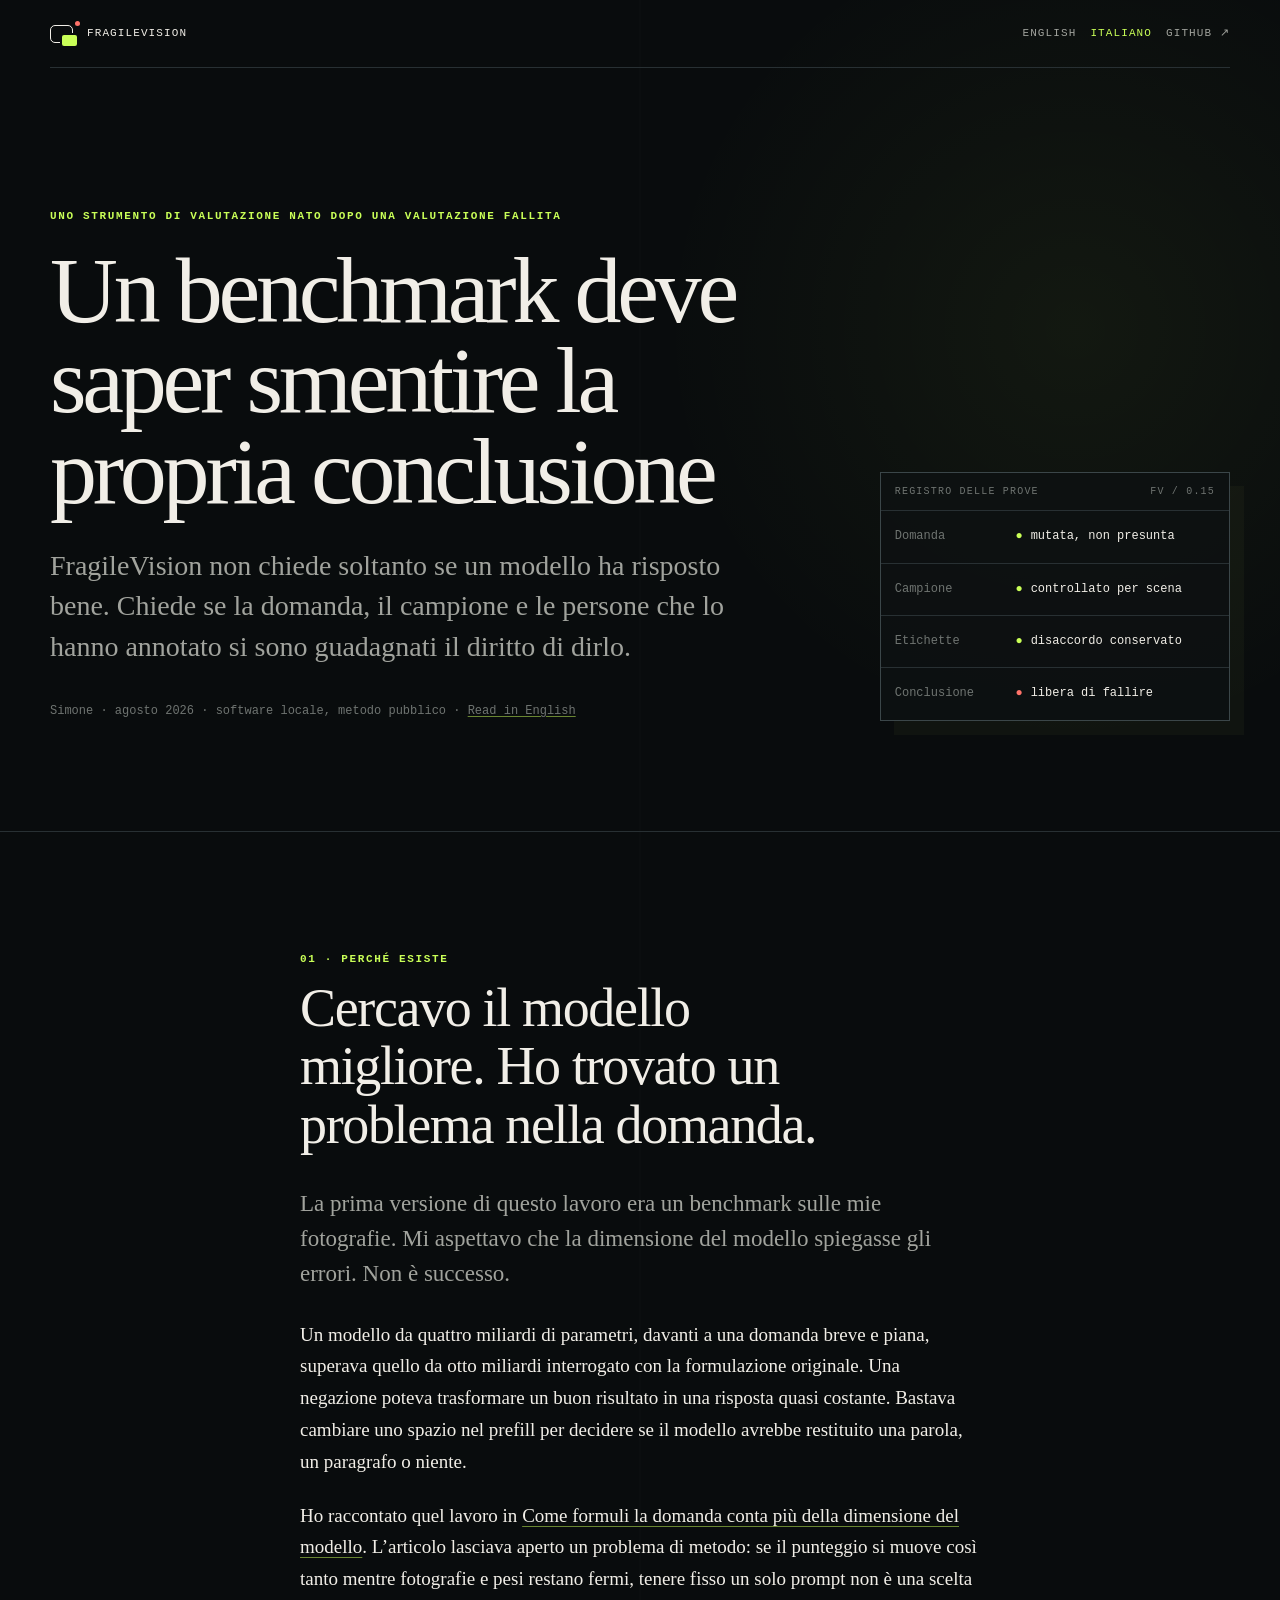
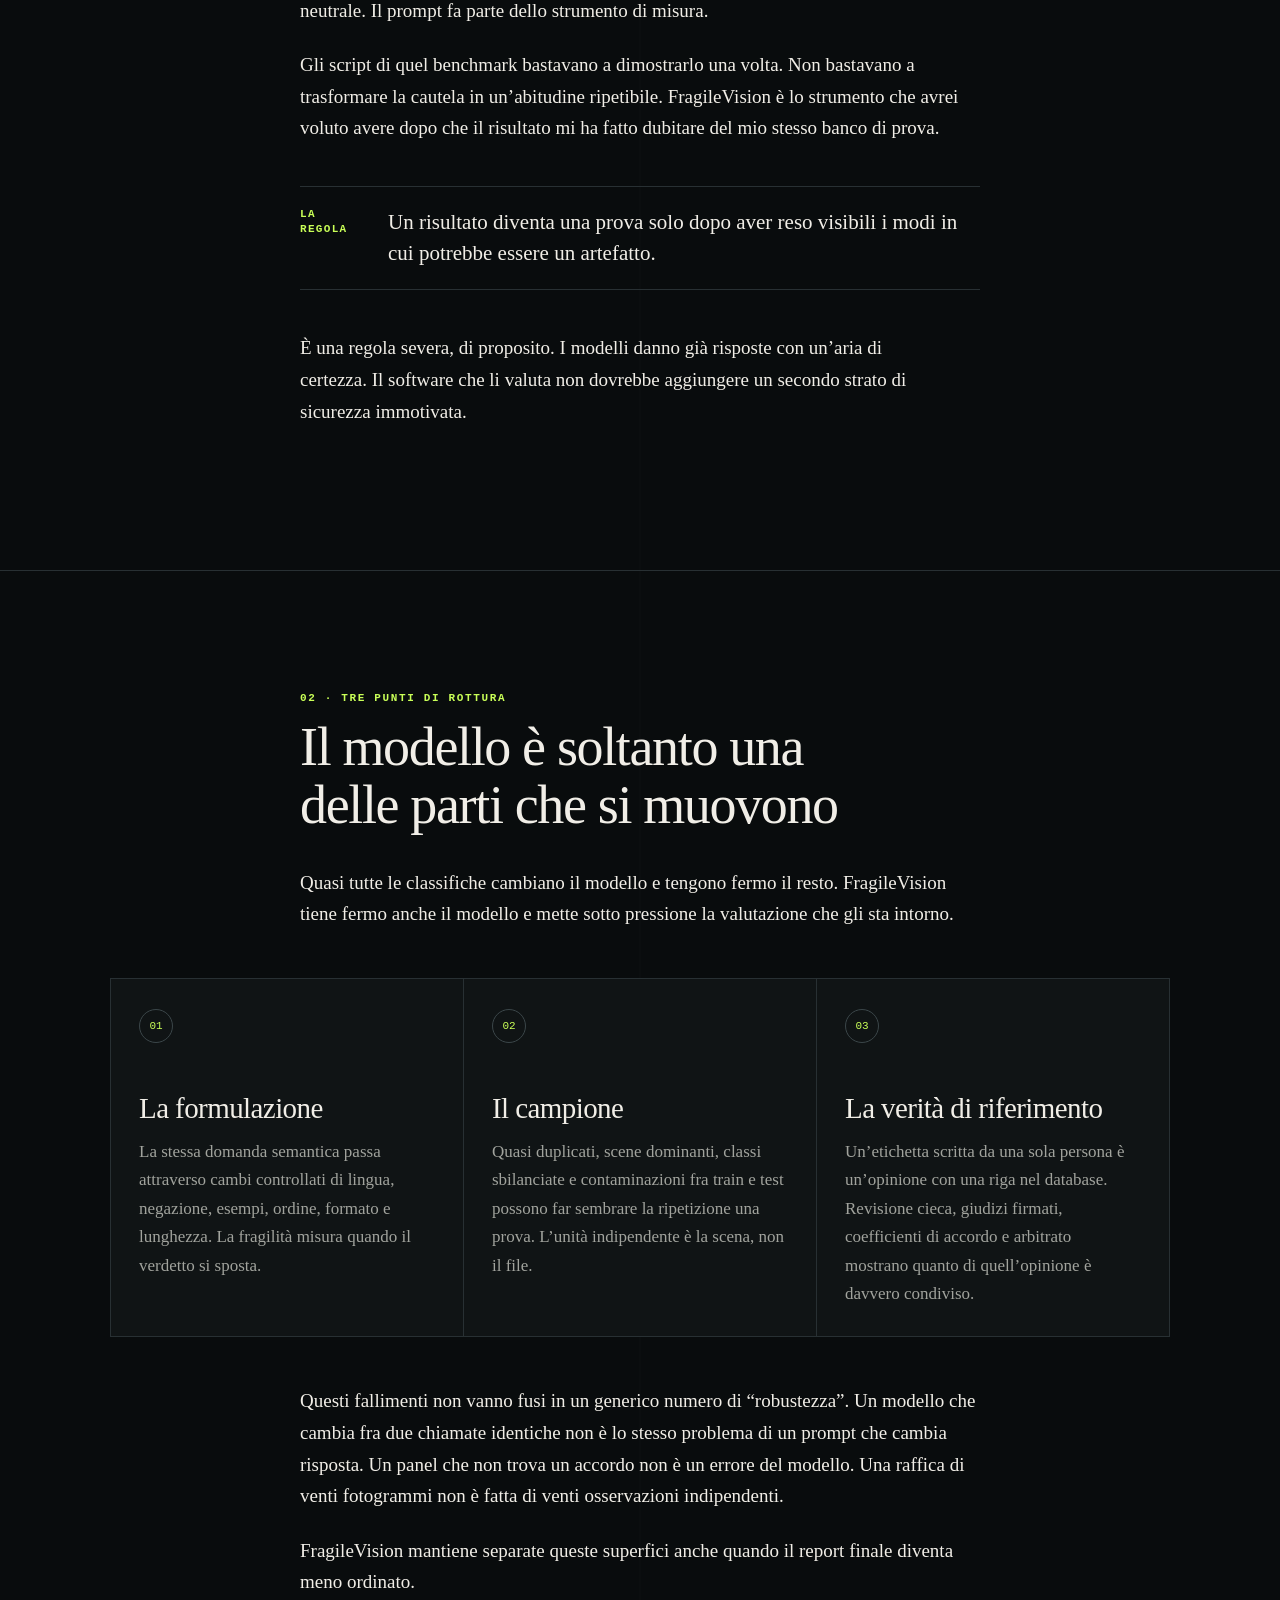
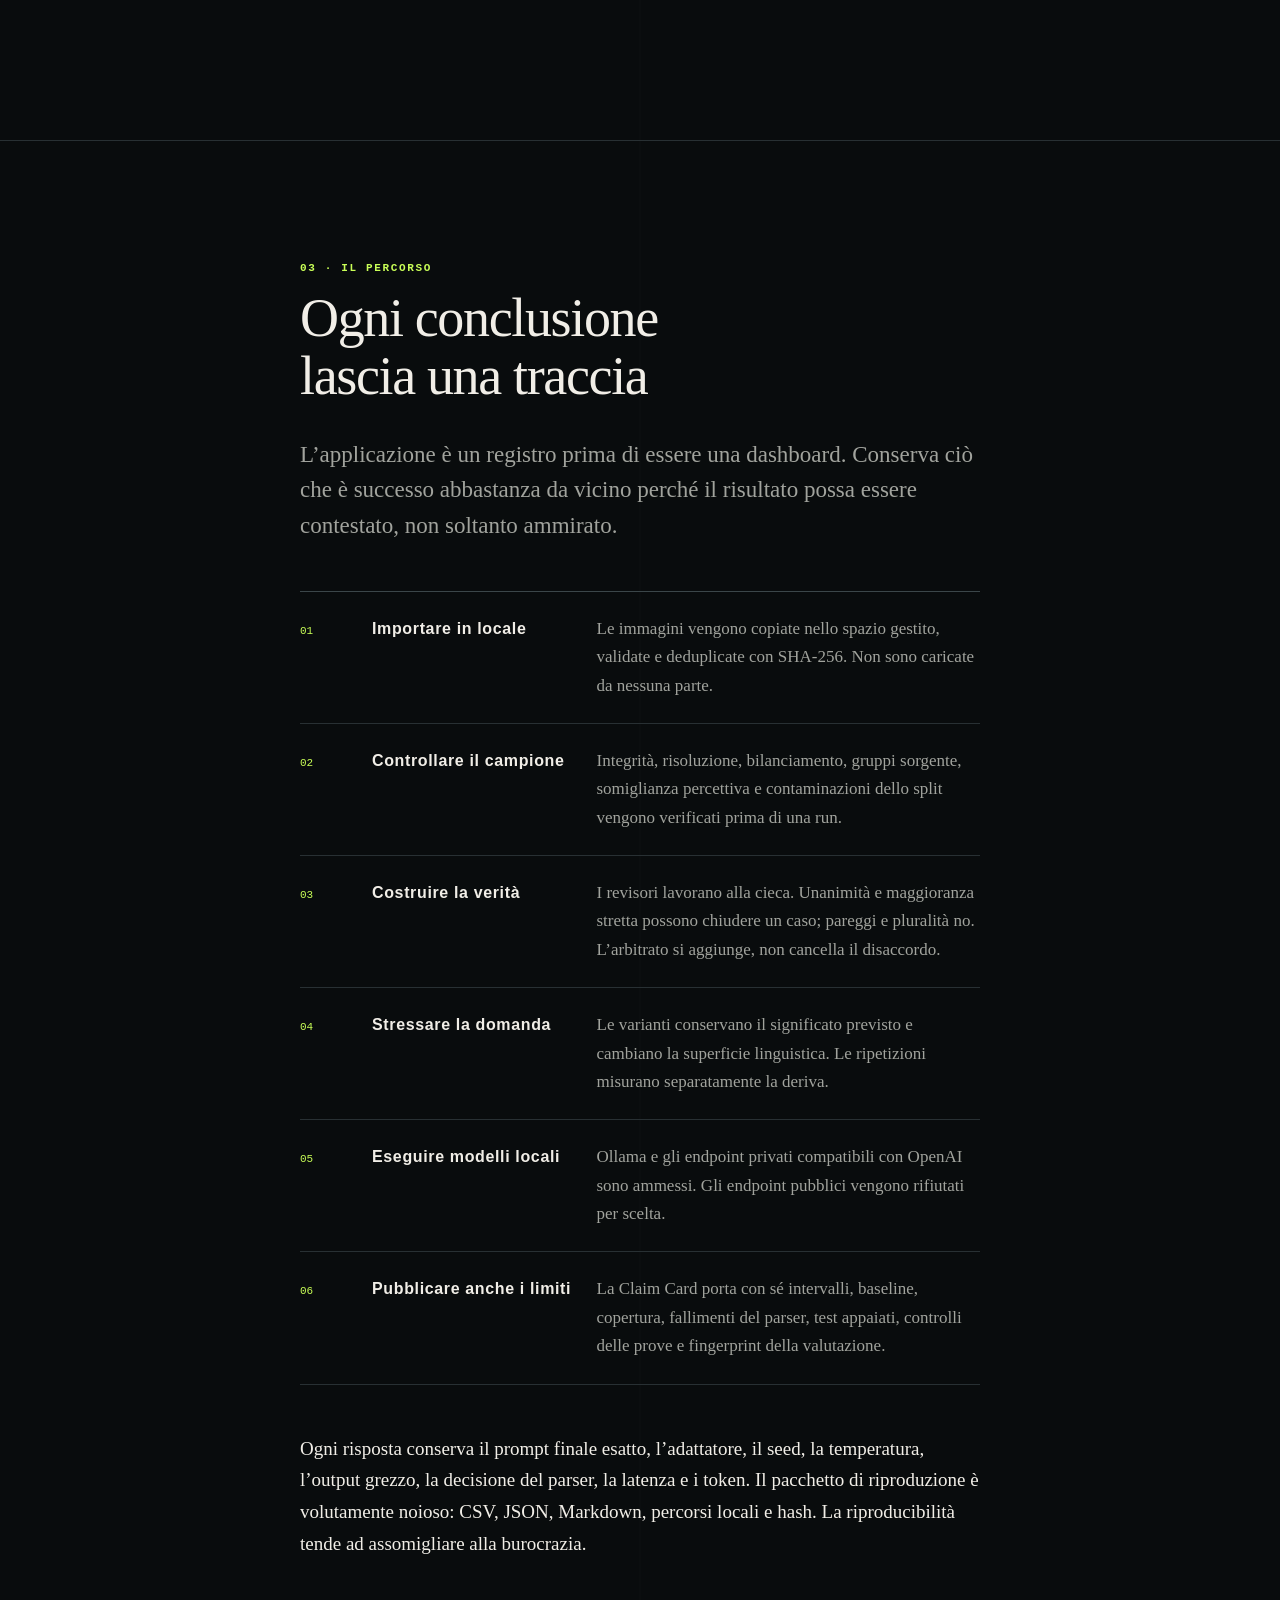
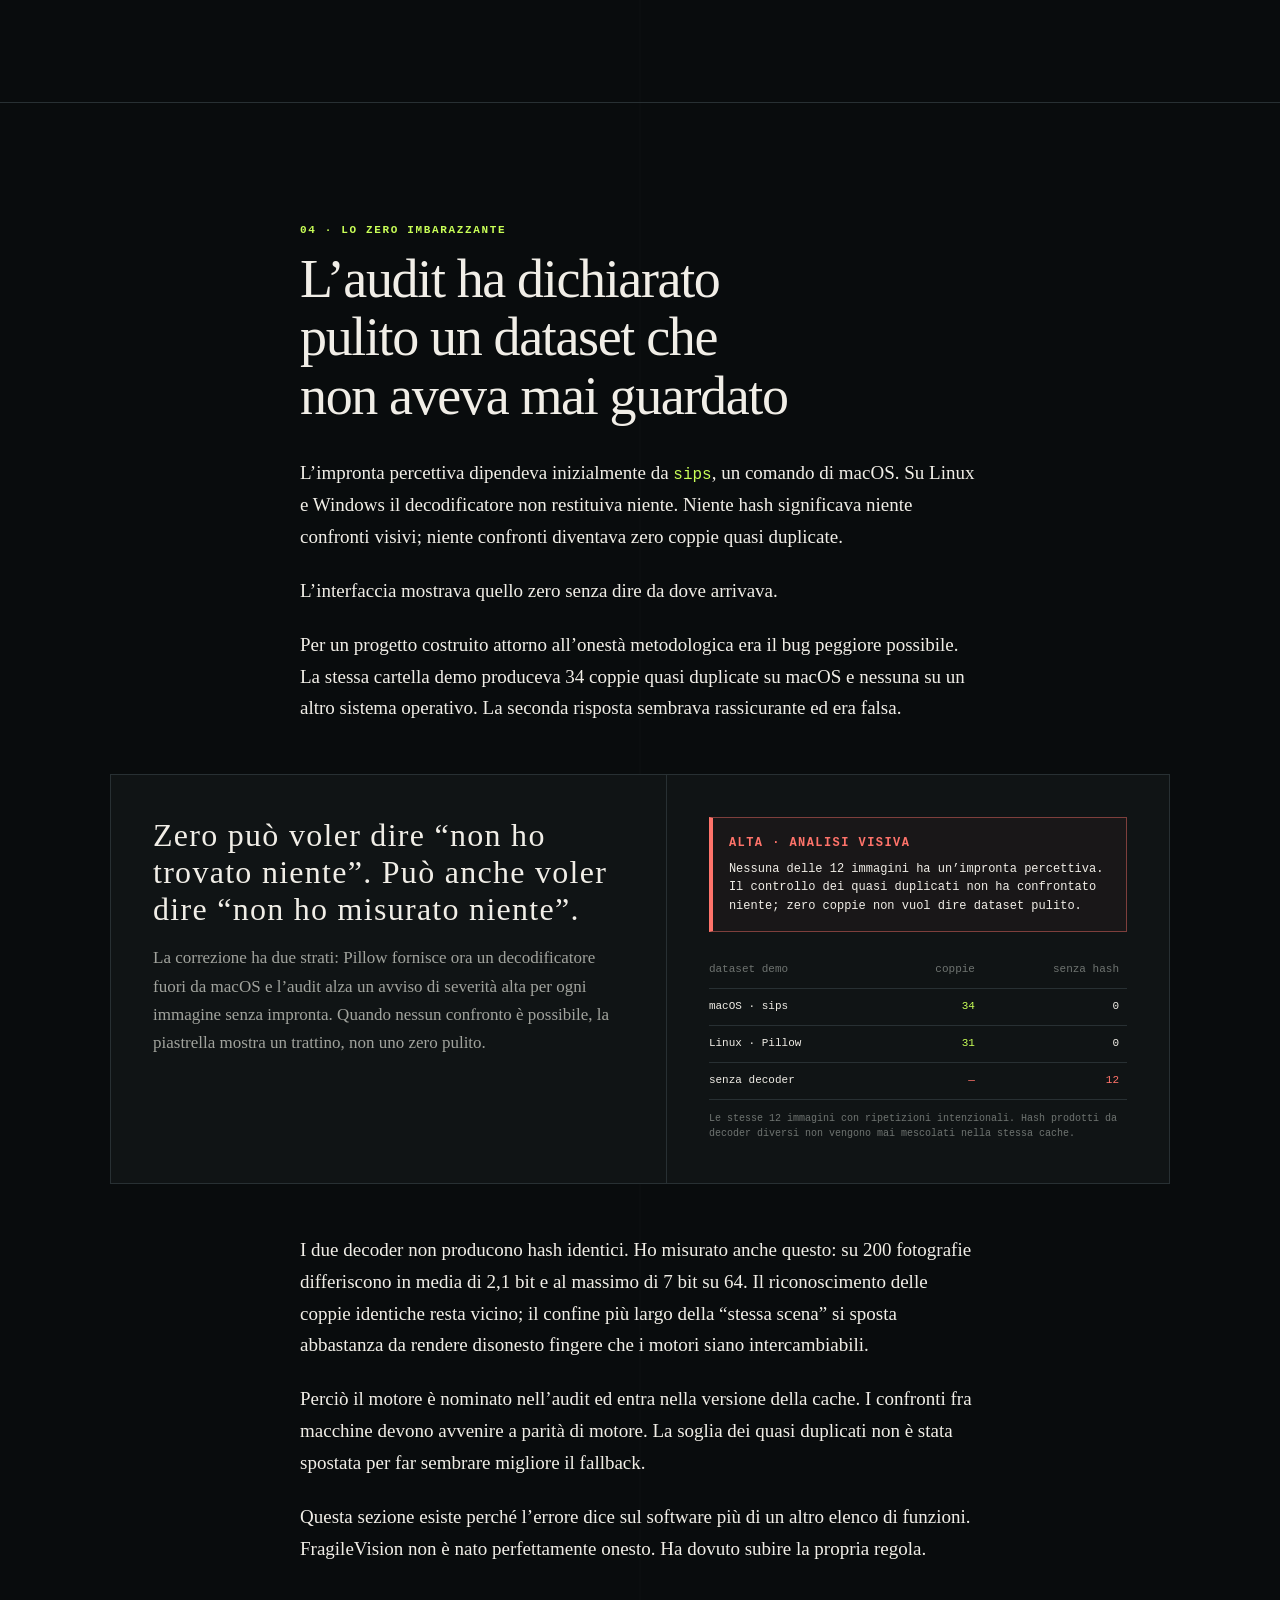
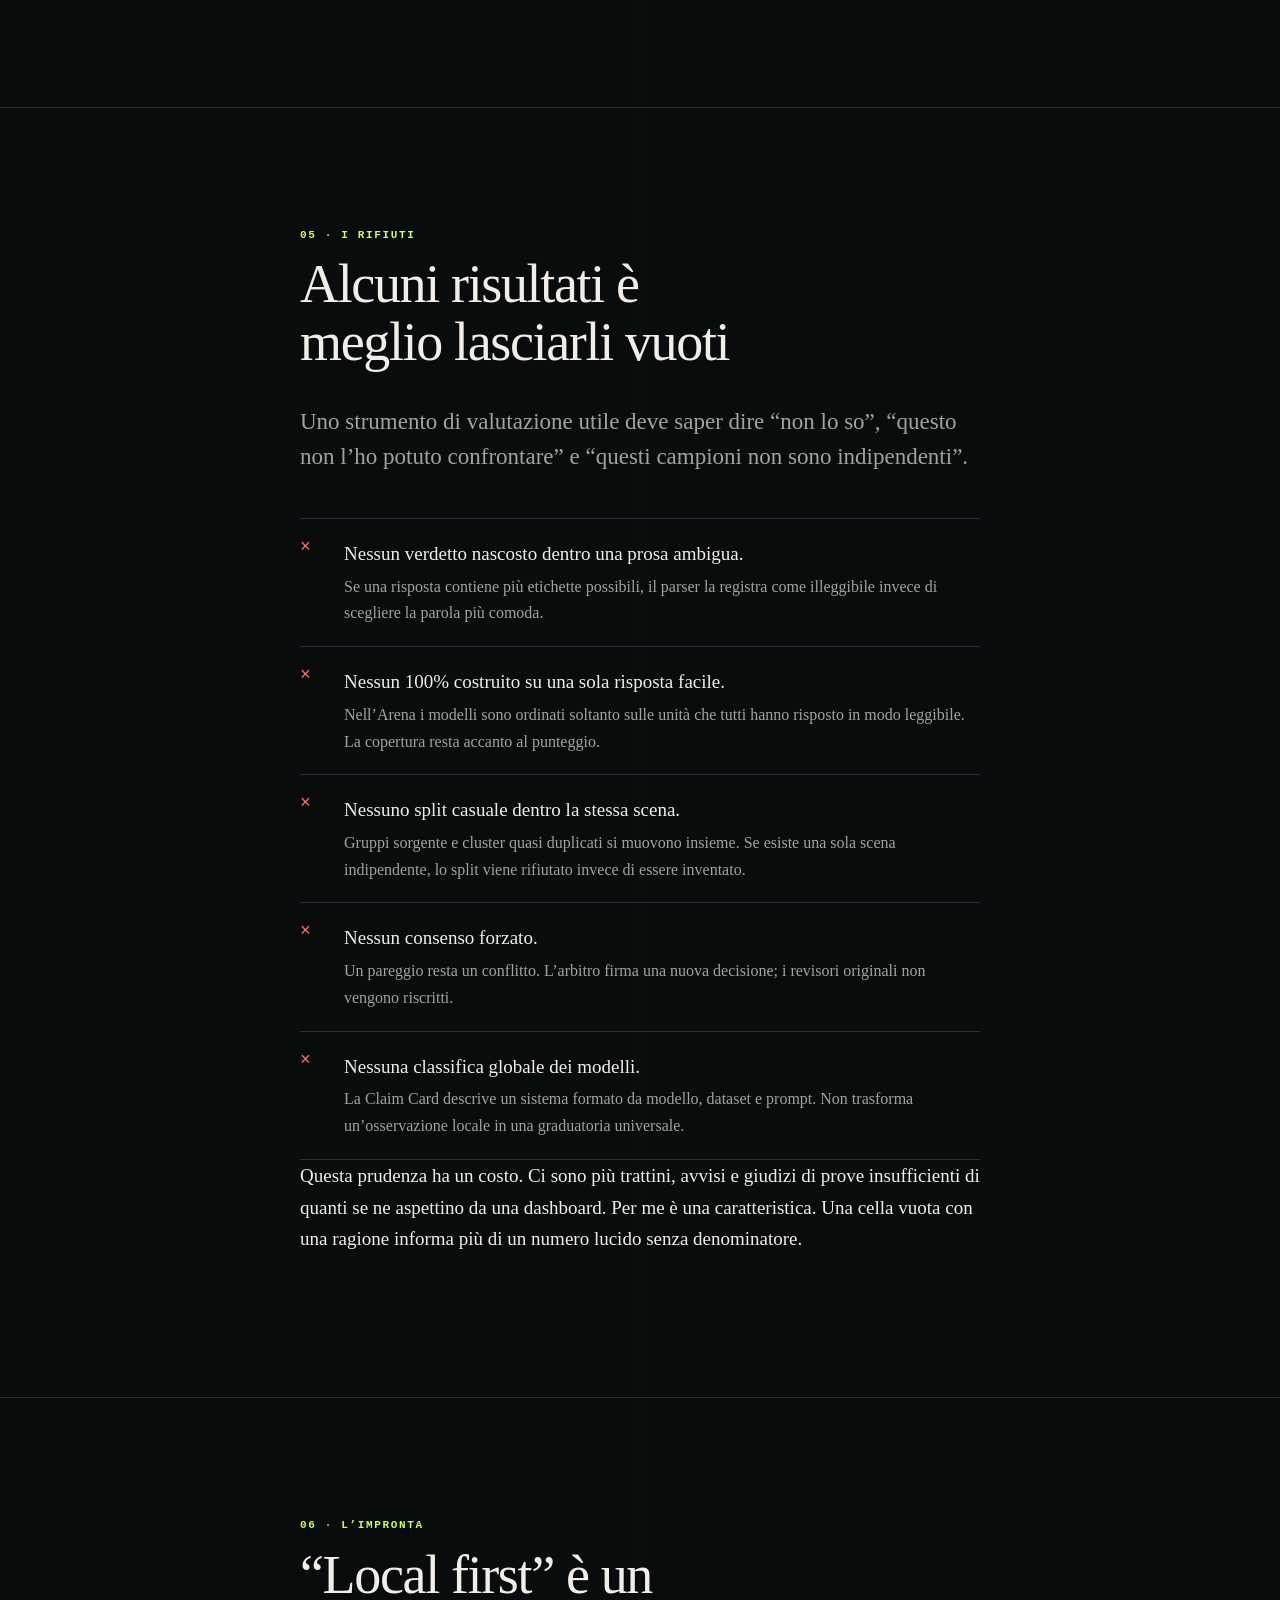
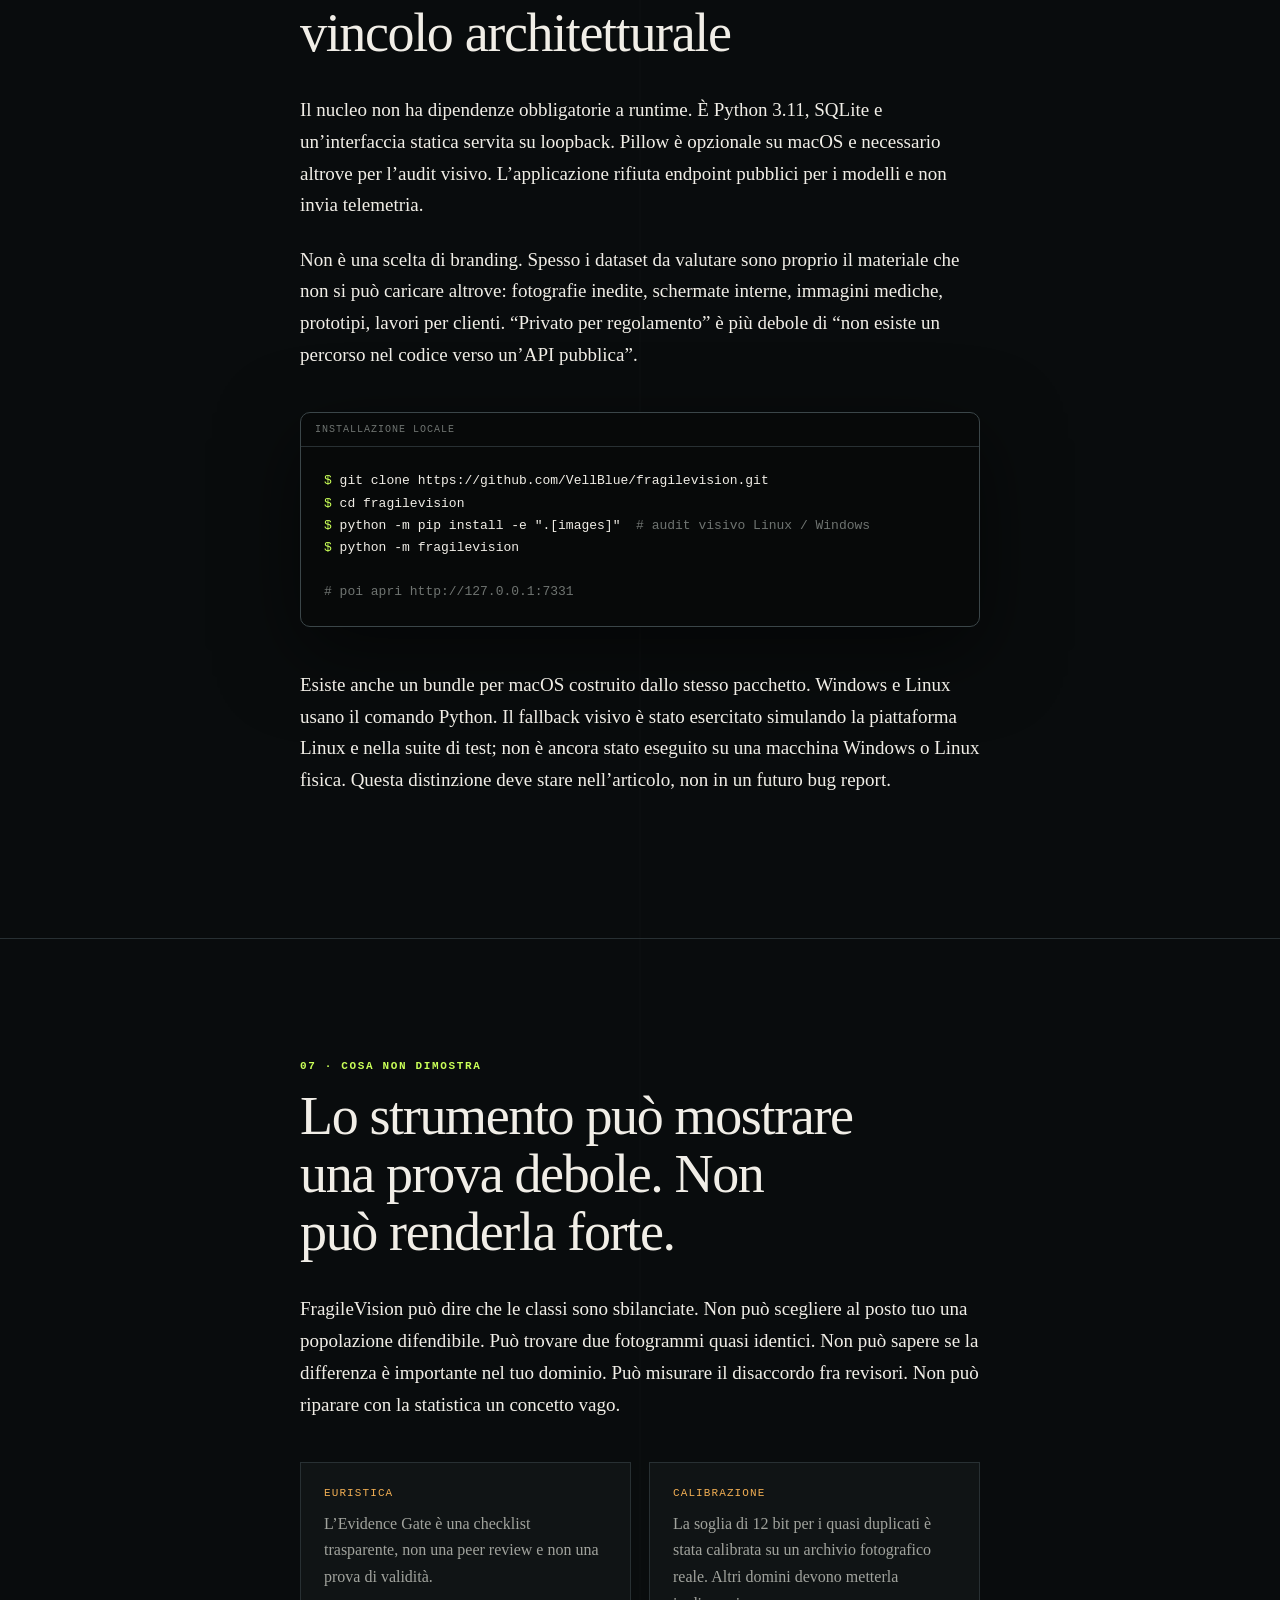
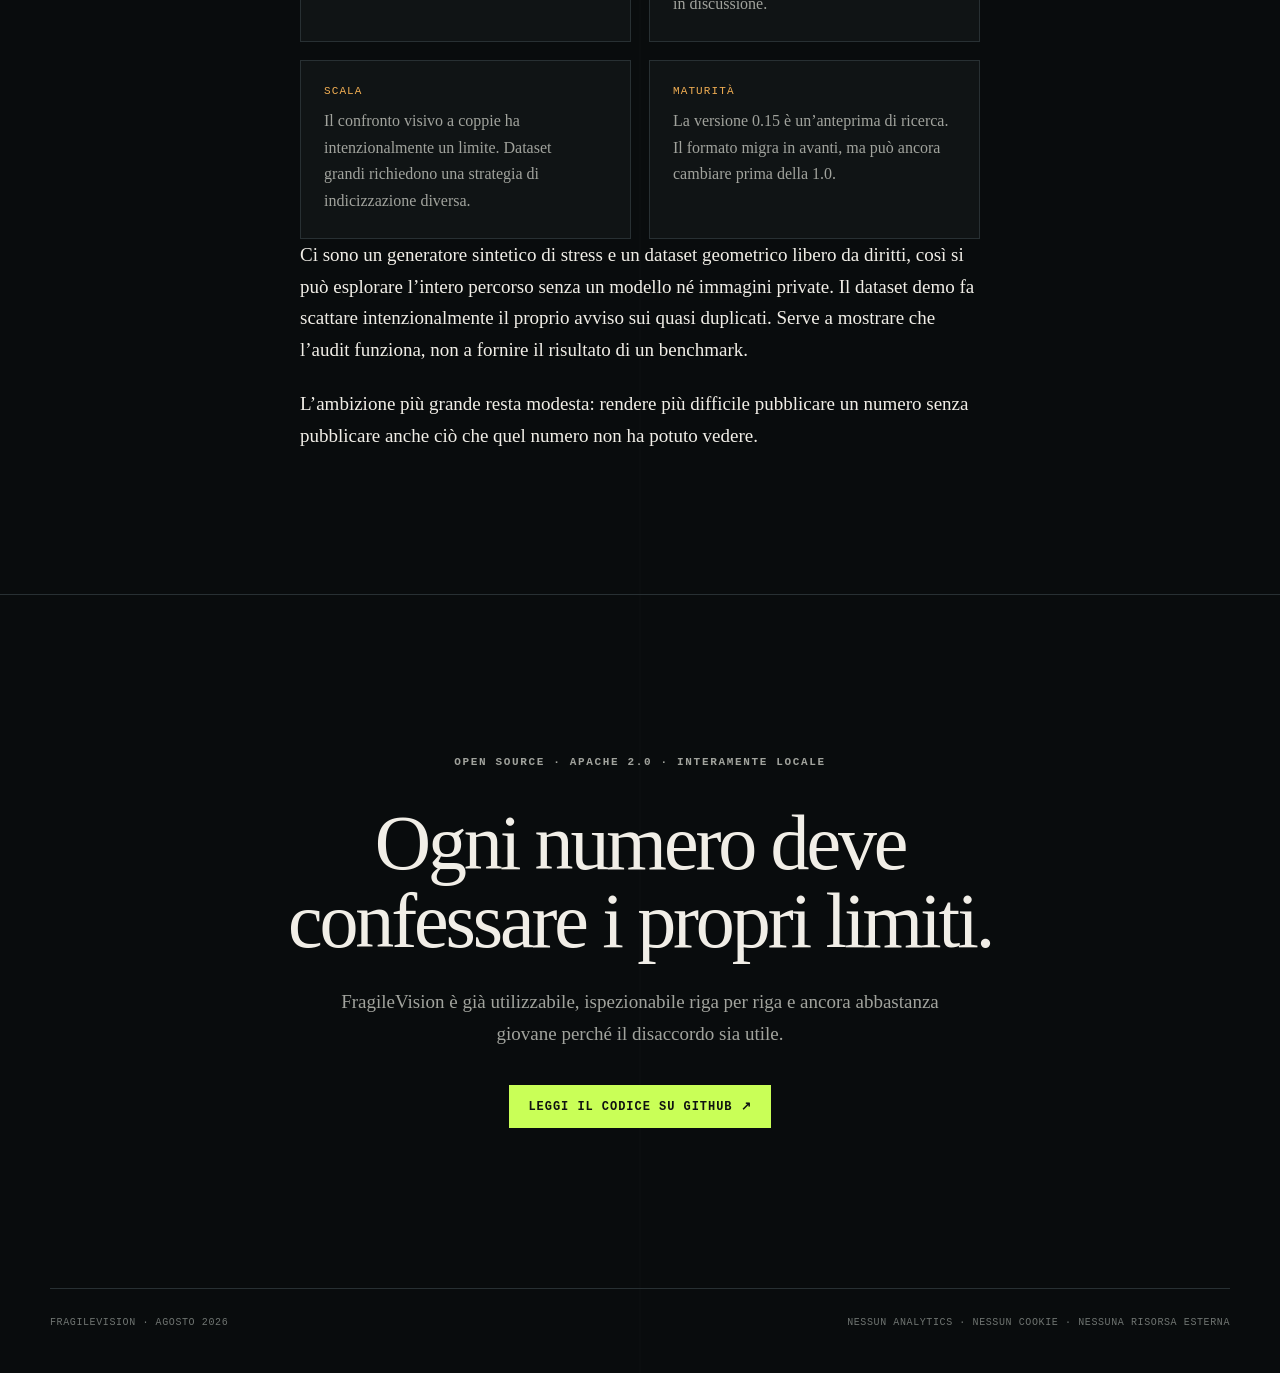
==== docs/it/index.html @ 65bdfb4f "Add bilingual GitHub Pages article" ====
<!doctype html>
<html lang="it">
<head>
  <meta charset="utf-8">
  <meta name="viewport" content="width=device-width, initial-scale=1">
  <title>Un benchmark deve saper smentire la propria conclusione — FragileVision</title>
  <meta name="description" content="Perché ho costruito FragileVision: un laboratorio locale che mette alla prova il benchmark, il campione e la verità di riferimento insieme al modello visivo.">
  <meta name="theme-color" content="#090c0d">
  <link rel="canonical" href="https://vellblue.github.io/fragilevision/it/">
  <link rel="alternate" hreflang="en" href="https://vellblue.github.io/fragilevision/">
  <link rel="alternate" hreflang="it" href="https://vellblue.github.io/fragilevision/it/">
  <link rel="icon" href="../favicon.svg" type="image/svg+xml">
  <link rel="stylesheet" href="../styles.css">
</head>
<body>
  <a class="skip" href="#articolo">Vai all’articolo</a>

  <nav class="topbar" aria-label="Navigazione principale">
    <a class="brand" href="https://github.com/VellBlue/fragilevision">
      <span class="mark" aria-hidden="true"></span>
      <span>FragileVision</span>
    </a>
    <div class="toplinks">
      <a href="../" lang="en">English</a>
      <a aria-current="page" href="./">Italiano</a>
      <a href="https://github.com/VellBlue/fragilevision">GitHub ↗</a>
    </div>
  </nav>

  <header class="hero">
    <div>
      <p class="eyebrow">Uno strumento di valutazione nato dopo una valutazione fallita</p>
      <h1>Un benchmark deve saper smentire la propria conclusione</h1>
      <p class="deck">FragileVision non chiede soltanto se un modello ha risposto bene. Chiede se la domanda, il campione e le persone che lo hanno annotato si sono guadagnati il diritto di dirlo.</p>
      <p class="byline">Simone · agosto 2026 · software locale, metodo pubblico · <a href="../" lang="en">Read in English</a></p>
    </div>

    <aside class="ledger" aria-label="Registro delle prove">
      <header><span>Registro delle prove</span><span>FV / 0.15</span></header>
      <div class="ledger-row"><span>Domanda</span><strong>mutata, non presunta</strong></div>
      <div class="ledger-row"><span>Campione</span><strong>controllato per scena</strong></div>
      <div class="ledger-row"><span>Etichette</span><strong>disaccordo conservato</strong></div>
      <div class="ledger-row warn"><span>Conclusione</span><strong>libera di fallire</strong></div>
    </aside>
  </header>

  <main id="articolo">
    <section class="chapter">
      <div class="measure">
        <p class="section-tag">01 · Perché esiste</p>
        <h2>Cercavo il modello migliore. Ho trovato un problema nella domanda.</h2>
        <p class="lead">La prima versione di questo lavoro era un benchmark sulle mie fotografie. Mi aspettavo che la dimensione del modello spiegasse gli errori. Non è successo.</p>
        <p>Un modello da quattro miliardi di parametri, davanti a una domanda breve e piana, superava quello da otto miliardi interrogato con la formulazione originale. Una negazione poteva trasformare un buon risultato in una risposta quasi costante. Bastava cambiare uno spazio nel prefill per decidere se il modello avrebbe restituito una parola, un paragrafo o niente.</p>
        <p>Ho raccontato quel lavoro in <a href="https://vellblue.github.io/vlm-photo-bench/it/">Come formuli la domanda conta più della dimensione del modello</a>. L’articolo lasciava aperto un problema di metodo: se il punteggio si muove così tanto mentre fotografie e pesi restano fermi, tenere fisso un solo prompt non è una scelta neutrale. Il prompt fa parte dello strumento di misura.</p>
        <p>Gli script di quel benchmark bastavano a dimostrarlo una volta. Non bastavano a trasformare la cautela in un’abitudine ripetibile. FragileVision è lo strumento che avrei voluto avere dopo che il risultato mi ha fatto dubitare del mio stesso banco di prova.</p>

        <div class="rule">
          <b>La regola</b>
          <p>Un risultato diventa una prova solo dopo aver reso visibili i modi in cui potrebbe essere un artefatto.</p>
        </div>

        <p>È una regola severa, di proposito. I modelli danno già risposte con un’aria di certezza. Il software che li valuta non dovrebbe aggiungere un secondo strato di sicurezza immotivata.</p>
      </div>
    </section>

    <section class="chapter">
      <div class="measure">
        <p class="section-tag">02 · Tre punti di rottura</p>
        <h2>Il modello è soltanto una delle parti che si muovono</h2>
        <p>Quasi tutte le classifiche cambiano il modello e tengono fermo il resto. FragileVision tiene fermo anche il modello e mette sotto pressione la valutazione che gli sta intorno.</p>
      </div>

      <div class="wide proof-grid">
        <article class="proof">
          <span class="index">01</span>
          <h3>La formulazione</h3>
          <p>La stessa domanda semantica passa attraverso cambi controllati di lingua, negazione, esempi, ordine, formato e lunghezza. La fragilità misura quando il verdetto si sposta.</p>
        </article>
        <article class="proof">
          <span class="index">02</span>
          <h3>Il campione</h3>
          <p>Quasi duplicati, scene dominanti, classi sbilanciate e contaminazioni fra train e test possono far sembrare la ripetizione una prova. L’unità indipendente è la scena, non il file.</p>
        </article>
        <article class="proof">
          <span class="index">03</span>
          <h3>La verità di riferimento</h3>
          <p>Un’etichetta scritta da una sola persona è un’opinione con una riga nel database. Revisione cieca, giudizi firmati, coefficienti di accordo e arbitrato mostrano quanto di quell’opinione è davvero condiviso.</p>
        </article>
      </div>

      <div class="measure">
        <p>Questi fallimenti non vanno fusi in un generico numero di “robustezza”. Un modello che cambia fra due chiamate identiche non è lo stesso problema di un prompt che cambia risposta. Un panel che non trova un accordo non è un errore del modello. Una raffica di venti fotogrammi non è fatta di venti osservazioni indipendenti.</p>
        <p>FragileVision mantiene separate queste superfici anche quando il report finale diventa meno ordinato.</p>
      </div>
    </section>

    <section class="chapter">
      <div class="measure">
        <p class="section-tag">03 · Il percorso</p>
        <h2>Ogni conclusione lascia una traccia</h2>
        <p class="lead">L’applicazione è un registro prima di essere una dashboard. Conserva ciò che è successo abbastanza da vicino perché il risultato possa essere contestato, non soltanto ammirato.</p>

        <div class="workflow" aria-label="Percorso delle prove in FragileVision">
          <div class="flow-row">
            <b>01</b><h3>Importare in locale</h3>
            <p>Le immagini vengono copiate nello spazio gestito, validate e deduplicate con SHA-256. Non sono caricate da nessuna parte.</p>
          </div>
          <div class="flow-row">
            <b>02</b><h3>Controllare il campione</h3>
            <p>Integrità, risoluzione, bilanciamento, gruppi sorgente, somiglianza percettiva e contaminazioni dello split vengono verificati prima di una run.</p>
          </div>
          <div class="flow-row">
            <b>03</b><h3>Costruire la verità</h3>
            <p>I revisori lavorano alla cieca. Unanimità e maggioranza stretta possono chiudere un caso; pareggi e pluralità no. L’arbitrato si aggiunge, non cancella il disaccordo.</p>
          </div>
          <div class="flow-row">
            <b>04</b><h3>Stressare la domanda</h3>
            <p>Le varianti conservano il significato previsto e cambiano la superficie linguistica. Le ripetizioni misurano separatamente la deriva.</p>
          </div>
          <div class="flow-row">
            <b>05</b><h3>Eseguire modelli locali</h3>
            <p>Ollama e gli endpoint privati compatibili con OpenAI sono ammessi. Gli endpoint pubblici vengono rifiutati per scelta.</p>
          </div>
          <div class="flow-row">
            <b>06</b><h3>Pubblicare anche i limiti</h3>
            <p>La Claim Card porta con sé intervalli, baseline, copertura, fallimenti del parser, test appaiati, controlli delle prove e fingerprint della valutazione.</p>
          </div>
        </div>

        <p>Ogni risposta conserva il prompt finale esatto, l’adattatore, il seed, la temperatura, l’output grezzo, la decisione del parser, la latenza e i token. Il pacchetto di riproduzione è volutamente noioso: CSV, JSON, Markdown, percorsi locali e hash. La riproducibilità tende ad assomigliare alla burocrazia.</p>
      </div>
    </section>

    <section class="chapter">
      <div class="measure">
        <p class="section-tag">04 · Lo zero imbarazzante</p>
        <h2>L’audit ha dichiarato pulito un dataset che non aveva mai guardato</h2>
        <p>L’impronta percettiva dipendeva inizialmente da <code>sips</code>, un comando di macOS. Su Linux e Windows il decodificatore non restituiva niente. Niente hash significava niente confronti visivi; niente confronti diventava zero coppie quasi duplicate.</p>
        <p>L’interfaccia mostrava quello zero senza dire da dove arrivava.</p>
        <p>Per un progetto costruito attorno all’onestà metodologica era il bug peggiore possibile. La stessa cartella demo produceva 34 coppie quasi duplicate su macOS e nessuna su un altro sistema operativo. La seconda risposta sembrava rassicurante ed era falsa.</p>
      </div>

      <div class="wide audit-example">
        <div class="audit-copy">
          <h3>Zero può voler dire “non ho trovato niente”. Può anche voler dire “non ho misurato niente”.</h3>
          <p>La correzione ha due strati: Pillow fornisce ora un decodificatore fuori da macOS e l’audit alza un avviso di severità alta per ogni immagine senza impronta. Quando nessun confronto è possibile, la piastrella mostra un trattino, non uno zero pulito.</p>
        </div>
        <div class="audit-panel">
          <div class="warning">
            <b>Alta · analisi visiva</b>
            Nessuna delle 12 immagini ha un’impronta percettiva. Il controllo dei quasi duplicati non ha confrontato niente; zero coppie non vuol dire dataset pulito.
          </div>
          <table class="engine-table">
            <caption>Le stesse 12 immagini con ripetizioni intenzionali. Hash prodotti da decoder diversi non vengono mai mescolati nella stessa cache.</caption>
            <thead><tr><th>dataset demo</th><th>coppie</th><th>senza hash</th></tr></thead>
            <tbody>
              <tr><td>macOS · sips</td><td class="good">34</td><td>0</td></tr>
              <tr><td>Linux · Pillow</td><td class="good">31</td><td>0</td></tr>
              <tr><td>senza decoder</td><td class="bad">—</td><td class="bad">12</td></tr>
            </tbody>
          </table>
        </div>
      </div>

      <div class="measure">
        <p>I due decoder non producono hash identici. Ho misurato anche questo: su 200 fotografie differiscono in media di 2,1 bit e al massimo di 7 bit su 64. Il riconoscimento delle coppie identiche resta vicino; il confine più largo della “stessa scena” si sposta abbastanza da rendere disonesto fingere che i motori siano intercambiabili.</p>
        <p>Perciò il motore è nominato nell’audit ed entra nella versione della cache. I confronti fra macchine devono avvenire a parità di motore. La soglia dei quasi duplicati non è stata spostata per far sembrare migliore il fallback.</p>
        <p>Questa sezione esiste perché l’errore dice sul software più di un altro elenco di funzioni. FragileVision non è nato perfettamente onesto. Ha dovuto subire la propria regola.</p>
      </div>
    </section>

    <section class="chapter">
      <div class="measure">
        <p class="section-tag">05 · I rifiuti</p>
        <h2>Alcuni risultati è meglio lasciarli vuoti</h2>
        <p class="lead">Uno strumento di valutazione utile deve saper dire “non lo so”, “questo non l’ho potuto confrontare” e “questi campioni non sono indipendenti”.</p>

        <div class="refusal-list">
          <div class="refusal"><b>×</b><p>Nessun verdetto nascosto dentro una prosa ambigua.<span>Se una risposta contiene più etichette possibili, il parser la registra come illeggibile invece di scegliere la parola più comoda.</span></p></div>
          <div class="refusal"><b>×</b><p>Nessun 100% costruito su una sola risposta facile.<span>Nell’Arena i modelli sono ordinati soltanto sulle unità che tutti hanno risposto in modo leggibile. La copertura resta accanto al punteggio.</span></p></div>
          <div class="refusal"><b>×</b><p>Nessuno split casuale dentro la stessa scena.<span>Gruppi sorgente e cluster quasi duplicati si muovono insieme. Se esiste una sola scena indipendente, lo split viene rifiutato invece di essere inventato.</span></p></div>
          <div class="refusal"><b>×</b><p>Nessun consenso forzato.<span>Un pareggio resta un conflitto. L’arbitro firma una nuova decisione; i revisori originali non vengono riscritti.</span></p></div>
          <div class="refusal"><b>×</b><p>Nessuna classifica globale dei modelli.<span>La Claim Card descrive un sistema formato da modello, dataset e prompt. Non trasforma un’osservazione locale in una graduatoria universale.</span></p></div>
        </div>

        <p>Questa prudenza ha un costo. Ci sono più trattini, avvisi e giudizi di prove insufficienti di quanti se ne aspettino da una dashboard. Per me è una caratteristica. Una cella vuota con una ragione informa più di un numero lucido senza denominatore.</p>
      </div>
    </section>

    <section class="chapter">
      <div class="measure">
        <p class="section-tag">06 · L’impronta</p>
        <h2>“Local first” è un vincolo architetturale</h2>
        <p>Il nucleo non ha dipendenze obbligatorie a runtime. È Python 3.11, SQLite e un’interfaccia statica servita su loopback. Pillow è opzionale su macOS e necessario altrove per l’audit visivo. L’applicazione rifiuta endpoint pubblici per i modelli e non invia telemetria.</p>
        <p>Non è una scelta di branding. Spesso i dataset da valutare sono proprio il materiale che non si può caricare altrove: fotografie inedite, schermate interne, immagini mediche, prototipi, lavori per clienti. “Privato per regolamento” è più debole di “non esiste un percorso nel codice verso un’API pubblica”.</p>

        <div class="terminal" aria-label="Comandi di installazione">
          <header>Installazione locale</header>
          <pre><code><span class="prompt">$</span> git clone https://github.com/VellBlue/fragilevision.git
<span class="prompt">$</span> cd fragilevision
<span class="prompt">$</span> python -m pip install -e ".[images]"  <span class="comment"># audit visivo Linux / Windows</span>
<span class="prompt">$</span> python -m fragilevision

<span class="comment"># poi apri http://127.0.0.1:7331</span></code></pre>
        </div>

        <p>Esiste anche un bundle per macOS costruito dallo stesso pacchetto. Windows e Linux usano il comando Python. Il fallback visivo è stato esercitato simulando la piattaforma Linux e nella suite di test; non è ancora stato eseguito su una macchina Windows o Linux fisica. Questa distinzione deve stare nell’articolo, non in un futuro bug report.</p>
      </div>
    </section>

    <section class="chapter">
      <div class="measure">
        <p class="section-tag">07 · Cosa non dimostra</p>
        <h2>Lo strumento può mostrare una prova debole. Non può renderla forte.</h2>
        <p>FragileVision può dire che le classi sono sbilanciate. Non può scegliere al posto tuo una popolazione difendibile. Può trovare due fotogrammi quasi identici. Non può sapere se la differenza è importante nel tuo dominio. Può misurare il disaccordo fra revisori. Non può riparare con la statistica un concetto vago.</p>

        <div class="limits">
          <article class="limit"><b>Euristica</b><p>L’Evidence Gate è una checklist trasparente, non una peer review e non una prova di validità.</p></article>
          <article class="limit"><b>Calibrazione</b><p>La soglia di 12 bit per i quasi duplicati è stata calibrata su un archivio fotografico reale. Altri domini devono metterla in discussione.</p></article>
          <article class="limit"><b>Scala</b><p>Il confronto visivo a coppie ha intenzionalmente un limite. Dataset grandi richiedono una strategia di indicizzazione diversa.</p></article>
          <article class="limit"><b>Maturità</b><p>La versione 0.15 è un’anteprima di ricerca. Il formato migra in avanti, ma può ancora cambiare prima della 1.0.</p></article>
        </div>

        <p>Ci sono un generatore sintetico di stress e un dataset geometrico libero da diritti, così si può esplorare l’intero percorso senza un modello né immagini private. Il dataset demo fa scattare intenzionalmente il proprio avviso sui quasi duplicati. Serve a mostrare che l’audit funziona, non a fornire il risultato di un benchmark.</p>
        <p>L’ambizione più grande resta modesta: rendere più difficile pubblicare un numero senza pubblicare anche ciò che quel numero non ha potuto vedere.</p>
      </div>
    </section>

    <section class="closing">
      <div class="wide">
        <p class="section-tag">Open source · Apache 2.0 · interamente locale</p>
        <h2>Ogni numero deve confessare i propri limiti.</h2>
        <p>FragileVision è già utilizzabile, ispezionabile riga per riga e ancora abbastanza giovane perché il disaccordo sia utile.</p>
        <a class="button" href="https://github.com/VellBlue/fragilevision">Leggi il codice su GitHub ↗</a>
      </div>
    </section>
  </main>

  <footer>
    <span>FragileVision · agosto 2026</span>
    <span>Nessun analytics · nessun cookie · nessuna risorsa esterna</span>
  </footer>
</body>
</html>
---- docs/styles.css ----
:root {
  color-scheme: dark;
  --ground: #090c0d;
  --paper: #101415;
  --raised: #151a1c;
  --ink: #f1eee7;
  --muted: #a1a39d;
  --faint: #6f7471;
  --line: #283033;
  --line-bright: #3b4649;
  --acid: #c9ff57;
  --acid-soft: #c9ff5718;
  --coral: #ff736a;
  --blue: #70b7ff;
  --amber: #f1ae53;
  --serif: "Iowan Old Style", "Palatino Linotype", Palatino, Georgia, ui-serif, serif;
  --sans: ui-sans-serif, -apple-system, BlinkMacSystemFont, "Segoe UI", sans-serif;
  --mono: ui-monospace, "SFMono-Regular", Menlo, Consolas, monospace;
}

* { box-sizing: border-box; }

html {
  scroll-behavior: smooth;
  background: var(--ground);
}

body {
  margin: 0;
  color: var(--ink);
  background:
    linear-gradient(90deg, transparent calc(50% - 1px), #ffffff05 50%, transparent calc(50% + 1px)),
    radial-gradient(circle at 84% 3%, #c9ff570d, transparent 26rem),
    var(--ground);
  font: 19px/1.67 var(--serif);
  -webkit-font-smoothing: antialiased;
}

a {
  color: inherit;
  text-decoration-color: #c9ff5780;
  text-decoration-thickness: 1px;
  text-underline-offset: .19em;
}

a:hover { color: var(--acid); }

a:focus-visible,
button:focus-visible {
  outline: 2px solid var(--acid);
  outline-offset: 4px;
}

.skip {
  position: fixed;
  left: 18px;
  top: -80px;
  z-index: 10;
  padding: 10px 14px;
  background: var(--acid);
  color: #101311;
  font: 700 13px var(--sans);
  text-decoration: none;
}

.skip:focus { top: 18px; }

.topbar {
  width: min(1180px, calc(100% - 40px));
  margin: 0 auto;
  min-height: 68px;
  display: flex;
  align-items: center;
  justify-content: space-between;
  gap: 18px;
  border-bottom: 1px solid var(--line);
  font: 11px/1 var(--mono);
  letter-spacing: .1em;
  text-transform: uppercase;
}

.brand,
.toplinks {
  display: flex;
  align-items: center;
  gap: 14px;
}

.brand { text-decoration: none; }
.brand:hover { color: var(--ink); }

.mark {
  width: 23px;
  height: 18px;
  position: relative;
  border: 1px solid var(--ink);
  border-radius: 5px;
}

.mark::before {
  content: "";
  position: absolute;
  width: 15px;
  height: 11px;
  right: -7px;
  bottom: -6px;
  background: var(--acid);
  border: 2px solid var(--ground);
  border-radius: 4px;
}

.mark::after {
  content: "";
  position: absolute;
  right: -8px;
  top: -5px;
  width: 5px;
  height: 5px;
  border-radius: 50%;
  background: var(--coral);
}

.toplinks a { color: var(--muted); text-decoration: none; }
.toplinks a[aria-current="page"] { color: var(--acid); }

.hero {
  width: min(1180px, calc(100% - 40px));
  margin: 0 auto;
  padding: clamp(70px, 11vw, 150px) 0 clamp(64px, 9vw, 110px);
  display: grid;
  grid-template-columns: minmax(0, 1.35fr) minmax(310px, .65fr);
  gap: clamp(50px, 8vw, 120px);
  align-items: end;
}

.eyebrow,
.section-tag {
  margin: 0 0 22px;
  color: var(--acid);
  font: 700 11px/1.3 var(--mono);
  letter-spacing: .15em;
  text-transform: uppercase;
}

h1,
h2,
h3,
p { text-wrap: pretty; }

h1 {
  max-width: 820px;
  margin: 0;
  font: 400 clamp(48px, 8vw, 94px)/.96 var(--serif);
  letter-spacing: -.045em;
  text-wrap: balance;
}

.deck {
  max-width: 690px;
  margin: 30px 0 0;
  color: var(--muted);
  font-size: clamp(21px, 2.5vw, 28px);
  line-height: 1.45;
}

.byline {
  margin: 34px 0 0;
  color: var(--faint);
  font: 12px/1.6 var(--mono);
}

.ledger {
  border: 1px solid var(--line-bright);
  background: #0d1112d9;
  box-shadow: 14px 14px 0 #c9ff5708;
}

.ledger header {
  display: flex;
  justify-content: space-between;
  gap: 12px;
  padding: 12px 14px;
  border-bottom: 1px solid var(--line);
  color: var(--faint);
  font: 10px/1.3 var(--mono);
  letter-spacing: .12em;
  text-transform: uppercase;
}

.ledger-row {
  display: grid;
  grid-template-columns: 33% 1fr;
  gap: 15px;
  padding: 17px 14px;
  border-bottom: 1px solid var(--line);
  font: 12px/1.45 var(--mono);
}

.ledger-row:last-child { border-bottom: 0; }
.ledger-row span { color: var(--faint); }
.ledger-row strong { color: var(--ink); font-weight: 500; }
.ledger-row strong::before { content: "●"; color: var(--acid); margin-right: 8px; }
.ledger-row.warn strong::before { color: var(--coral); }

main { overflow: hidden; }

.measure {
  width: min(680px, calc(100% - 40px));
  margin-inline: auto;
}

.wide {
  width: min(1060px, calc(100% - 40px));
  margin-inline: auto;
}

.chapter {
  padding: clamp(70px, 10vw, 120px) 0;
  border-top: 1px solid var(--line);
}

.chapter h2 {
  margin: 0 0 32px;
  font: 400 clamp(34px, 5vw, 54px)/1.08 var(--serif);
  letter-spacing: -.025em;
  text-wrap: balance;
}

.chapter h3 {
  margin: 52px 0 14px;
  font: 650 14px/1.35 var(--sans);
  letter-spacing: .04em;
}

.chapter p { margin: 0 0 1.18em; }
.chapter strong { font-weight: 650; }
.chapter em { color: var(--muted); }

.lead {
  color: var(--muted);
  font-size: 23px;
  line-height: 1.53;
}

.rule {
  display: grid;
  grid-template-columns: 70px 1fr;
  gap: 18px;
  margin: 42px 0;
  padding: 20px 0;
  border-top: 1px solid var(--line);
  border-bottom: 1px solid var(--line);
}

.rule b {
  color: var(--acid);
  font: 700 11px/1.4 var(--mono);
  letter-spacing: .12em;
  text-transform: uppercase;
}

.rule p { margin: 0; font-size: 21px; line-height: 1.48; }

.proof-grid {
  display: grid;
  grid-template-columns: repeat(3, 1fr);
  border: 1px solid var(--line);
  background: var(--line);
  gap: 1px;
  margin: 48px auto;
}

.proof {
  min-height: 300px;
  padding: 28px;
  background: var(--paper);
}

.proof .index {
  display: inline-grid;
  place-items: center;
  width: 34px;
  height: 34px;
  border: 1px solid var(--line-bright);
  border-radius: 50%;
  color: var(--acid);
  font: 11px var(--mono);
}

.proof h3 {
  margin: 50px 0 13px;
  font: 400 29px/1.1 var(--serif);
  letter-spacing: -.02em;
}

.proof p { margin: 0; color: var(--muted); font-size: 17px; }

.workflow {
  margin: 48px 0;
  border-top: 1px solid var(--line-bright);
}

.flow-row {
  display: grid;
  grid-template-columns: 54px minmax(150px, .7fr) minmax(0, 1.3fr);
  gap: 18px;
  padding: 23px 0;
  border-bottom: 1px solid var(--line);
  align-items: baseline;
}

.flow-row > b { color: var(--acid); font: 11px var(--mono); }
.flow-row h3 { margin: 0; font: 600 16px/1.4 var(--sans); }
.flow-row p { margin: 0; color: var(--muted); font-size: 17px; }

.audit-example {
  display: grid;
  grid-template-columns: 1.05fr .95fr;
  gap: 1px;
  margin: 50px auto;
  background: var(--line);
  border: 1px solid var(--line);
}

.audit-copy,
.audit-panel { background: var(--paper); padding: clamp(25px, 4vw, 42px); }
.audit-copy h3 { margin: 0 0 17px; font: 400 32px/1.15 var(--serif); }
.audit-copy p { margin-bottom: 0; color: var(--muted); font-size: 17px; }

.warning {
  padding: 16px;
  border: 1px solid #ff736a70;
  border-left: 4px solid var(--coral);
  background: #ff736a0a;
  font: 12px/1.55 var(--mono);
}

.warning b {
  display: block;
  margin-bottom: 7px;
  color: var(--coral);
  letter-spacing: .12em;
  text-transform: uppercase;
}

.engine-table {
  width: 100%;
  margin-top: 20px;
  border-collapse: collapse;
  font: 11px/1.45 var(--mono);
  font-variant-numeric: tabular-nums;
}

.engine-table th,
.engine-table td {
  padding: 10px 8px;
  text-align: right;
  border-bottom: 1px solid var(--line);
}

.engine-table th:first-child,
.engine-table td:first-child { padding-left: 0; text-align: left; }
.engine-table th { color: var(--faint); font-weight: 400; }
.engine-table .bad { color: var(--coral); }
.engine-table .good { color: var(--acid); }
.engine-table caption {
  caption-side: bottom;
  padding-top: 12px;
  text-align: left;
  color: var(--faint);
  font: 10px/1.45 var(--mono);
}

.refusal-list { margin-top: 44px; }

.refusal {
  display: grid;
  grid-template-columns: 28px 1fr;
  gap: 16px;
  padding: 19px 0;
  border-top: 1px solid var(--line);
}

.refusal:last-child { border-bottom: 1px solid var(--line); }
.refusal > b { color: var(--coral); font: 18px/1 var(--mono); }
.refusal p { margin: 0; }
.refusal p span { display: block; color: var(--muted); font-size: 16px; margin-top: 4px; }

.terminal {
  margin: 42px 0;
  border: 1px solid var(--line-bright);
  border-radius: 10px;
  overflow: hidden;
  background: #070909;
  box-shadow: 0 25px 80px #0008;
}

.terminal header {
  padding: 11px 14px;
  border-bottom: 1px solid var(--line);
  color: var(--faint);
  font: 10px var(--mono);
  letter-spacing: .1em;
  text-transform: uppercase;
}

pre {
  margin: 0;
  padding: 23px;
  overflow-x: auto;
  color: var(--ink);
  font: 13px/1.7 var(--mono);
}

code { color: var(--acid); font: .84em var(--mono); }
pre code { color: inherit; font: inherit; }
.prompt { color: var(--acid); }
.comment { color: var(--faint); }

.limits {
  display: grid;
  grid-template-columns: repeat(2, 1fr);
  gap: 18px;
  margin-top: 42px;
}

.limit {
  padding: 23px;
  border: 1px solid var(--line);
  background: var(--paper);
}

.limit b {
  display: block;
  margin-bottom: 9px;
  color: var(--amber);
  font: 11px/1.4 var(--mono);
  letter-spacing: .1em;
  text-transform: uppercase;
}

.limit p { margin: 0; color: var(--muted); font-size: 16px; }

.closing {
  padding: clamp(80px, 13vw, 160px) 0;
  border-top: 1px solid var(--line);
  text-align: center;
}

.closing h2 {
  max-width: 860px;
  margin: 0 auto 26px;
  font: 400 clamp(40px, 7vw, 78px)/1 var(--serif);
  letter-spacing: -.04em;
  text-wrap: balance;
}

.closing p { max-width: 650px; margin: 0 auto 35px; color: var(--muted); }

.button {
  display: inline-block;
  padding: 13px 18px;
  border: 1px solid var(--acid);
  background: var(--acid);
  color: #101311;
  font: 700 12px var(--mono);
  text-decoration: none;
  text-transform: uppercase;
  letter-spacing: .08em;
}

.button:hover { color: #101311; background: #dcff92; }

footer {
  width: min(1180px, calc(100% - 40px));
  margin: 0 auto;
  padding: 26px 0 45px;
  border-top: 1px solid var(--line);
  display: flex;
  justify-content: space-between;
  gap: 18px;
  color: var(--faint);
  font: 10px/1.5 var(--mono);
  letter-spacing: .06em;
  text-transform: uppercase;
}

@media (max-width: 820px) {
  .hero { grid-template-columns: 1fr; }
  .ledger { max-width: 500px; }
  .proof-grid { grid-template-columns: 1fr; }
  .proof { min-height: 0; }
  .proof h3 { margin-top: 28px; }
  .audit-example { grid-template-columns: 1fr; }
}

@media (max-width: 580px) {
  body { font-size: 18px; }
  .topbar { width: min(100% - 26px, 1180px); }
  .brand span:last-child { display: none; }
  .hero,
  .measure,
  .wide,
  footer { width: min(100% - 30px, 1180px); }
  .hero { padding-top: 70px; }
  h1 { font-size: clamp(44px, 15vw, 66px); }
  .flow-row { grid-template-columns: 40px 1fr; }
  .flow-row p { grid-column: 2; }
  .limits { grid-template-columns: 1fr; }
  .rule { grid-template-columns: 1fr; gap: 8px; }
  footer { flex-direction: column; }
}

@media (prefers-reduced-motion: reduce) {
  html { scroll-behavior: auto; }
}

@media print {
  :root { color-scheme: light; --ground: #fff; --paper: #fff; --raised: #fff; --ink: #111; --muted: #444; --faint: #666; --line: #ccc; --line-bright: #999; }
  body { background: #fff; font-size: 12pt; }
  .topbar { display: none; }
  .hero { padding: 40px 0; }
  .chapter { break-inside: auto; padding: 40px 0; }
  .proof, .limit, .audit-copy, .audit-panel { break-inside: avoid; }
  .button { border-color: #111; background: none; color: #111; }
}
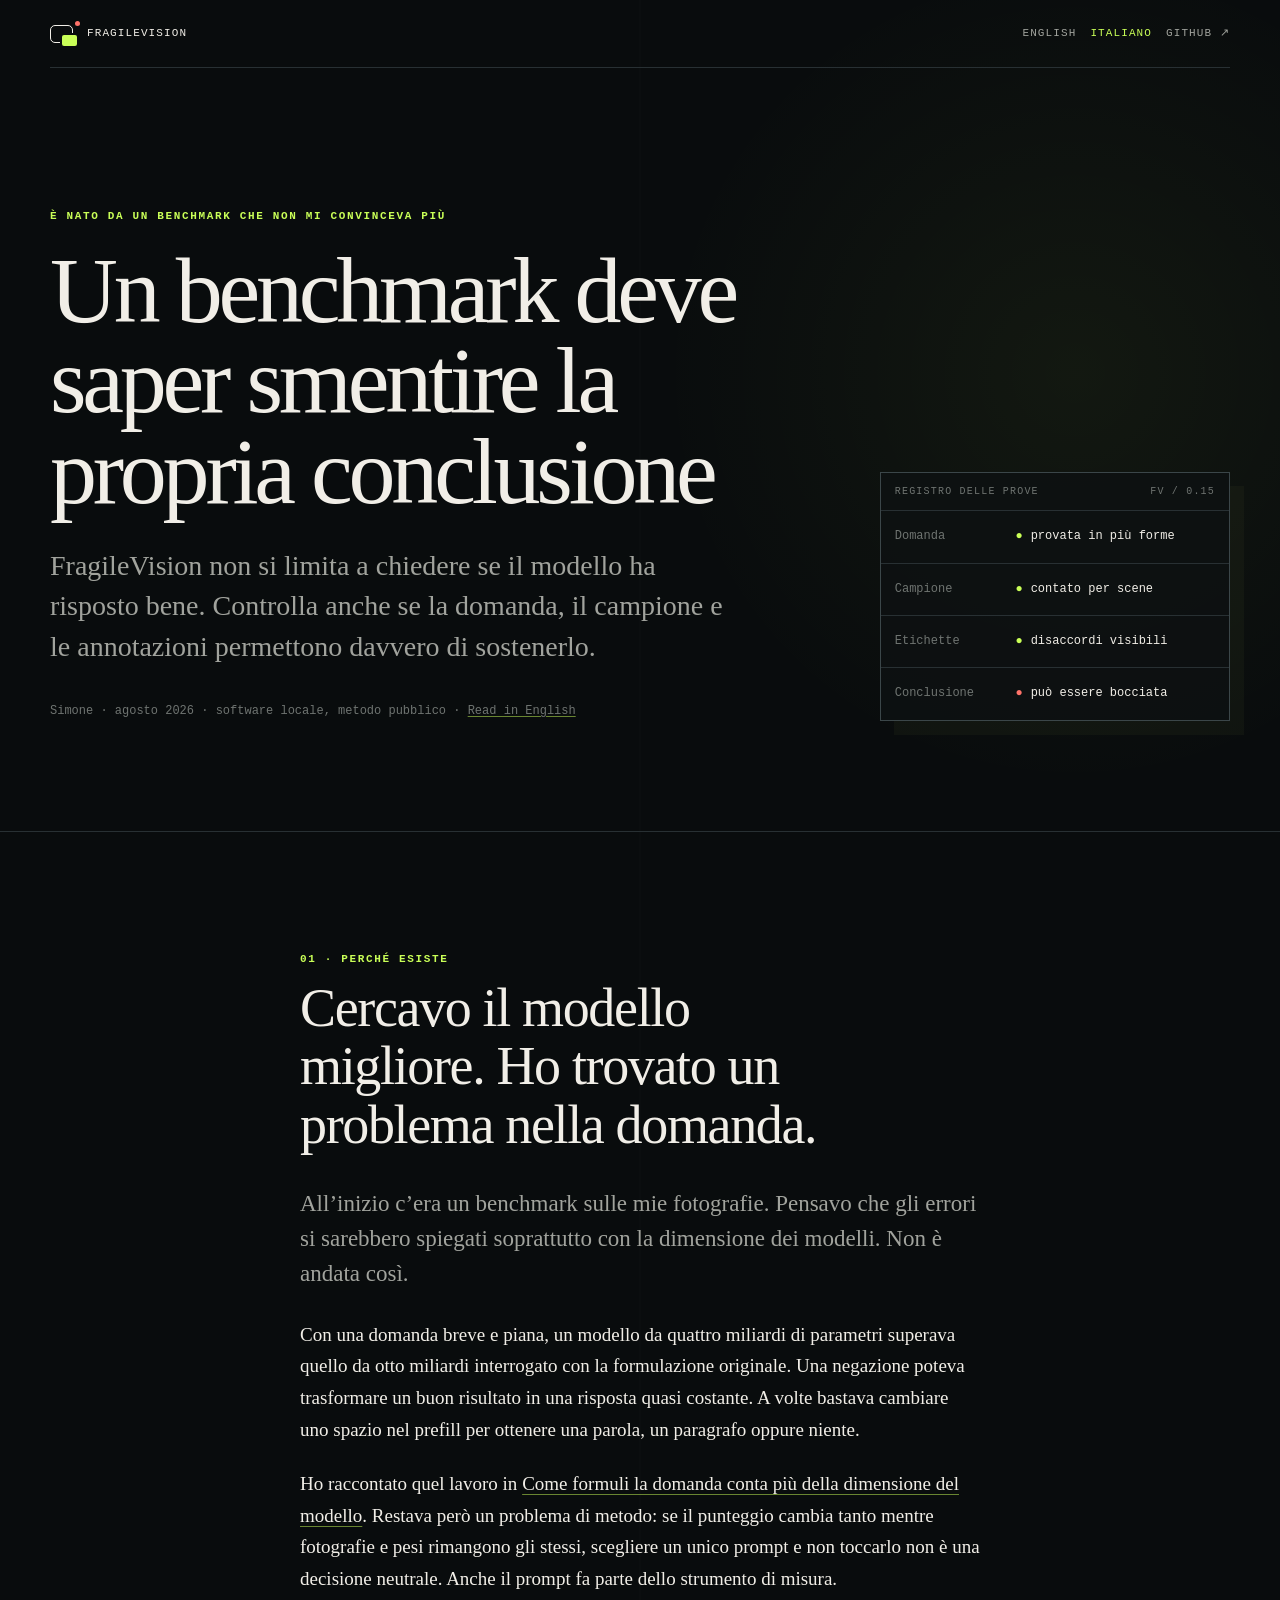
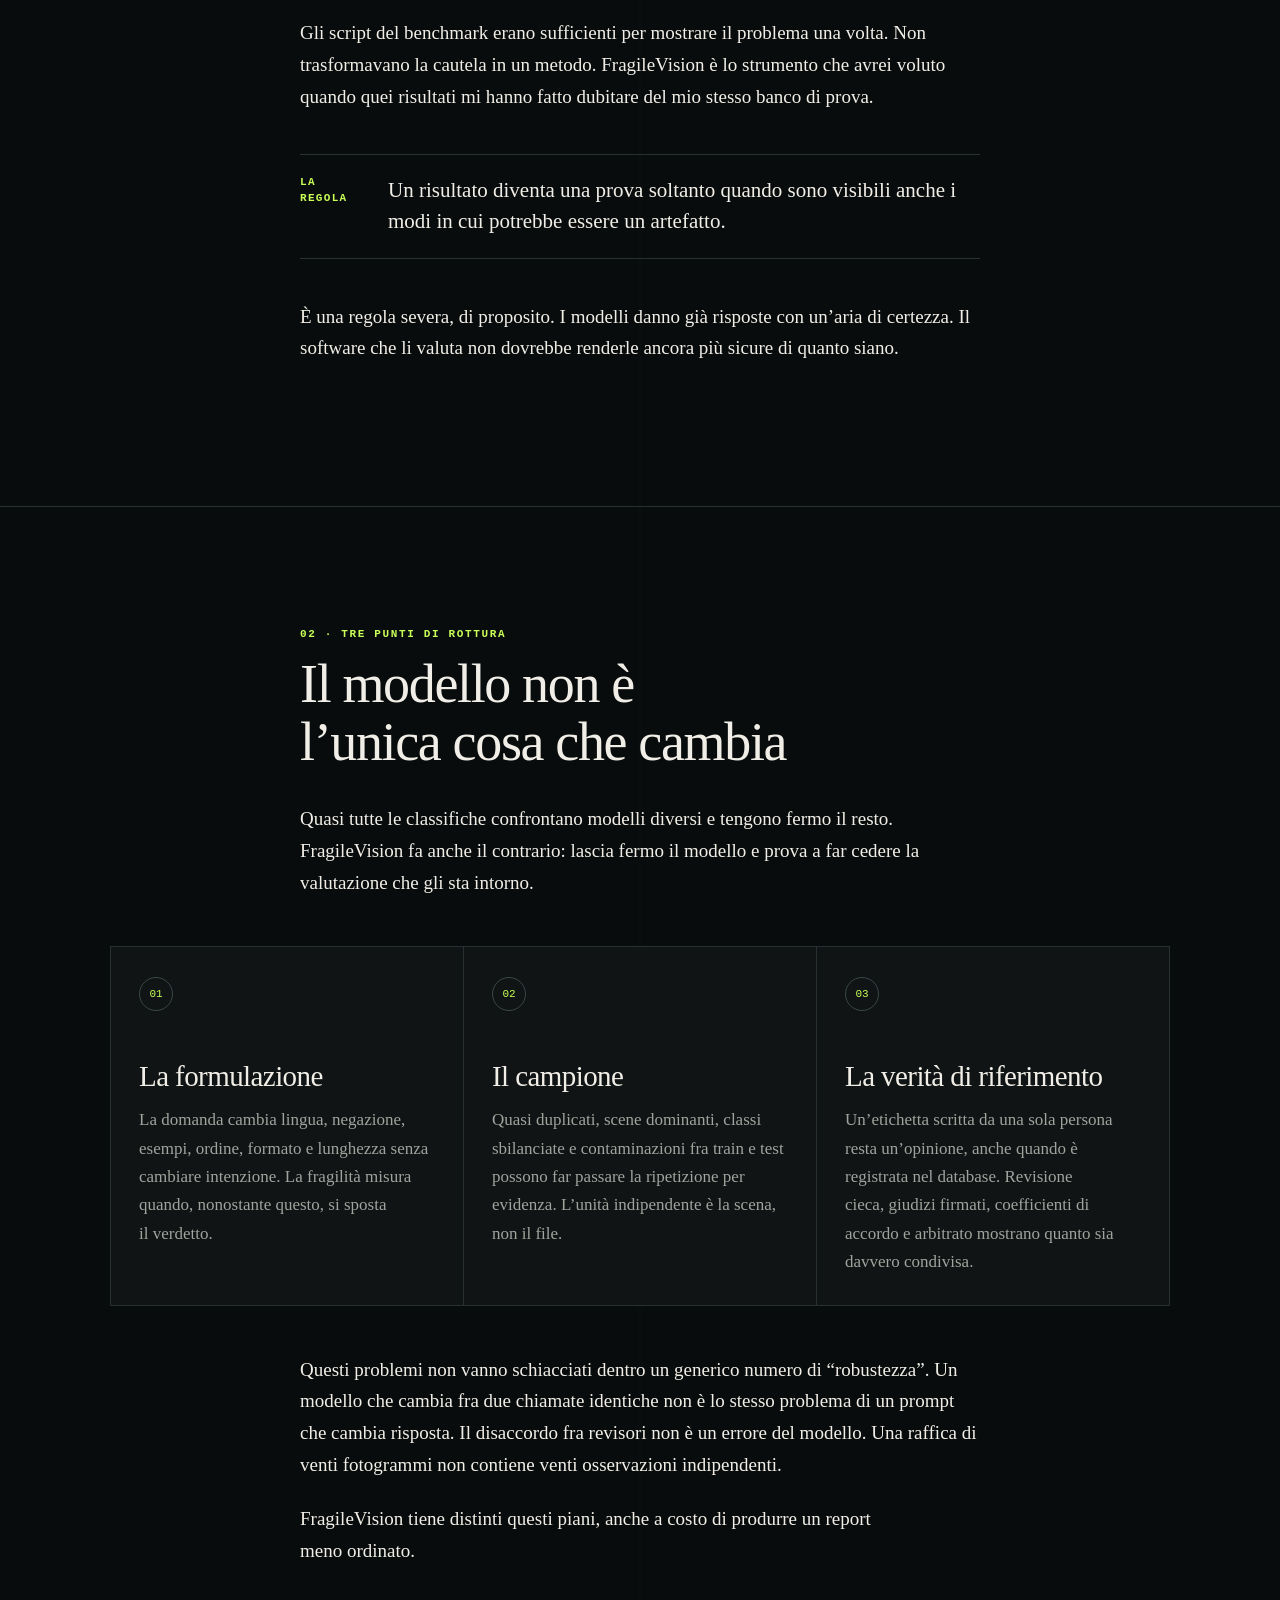
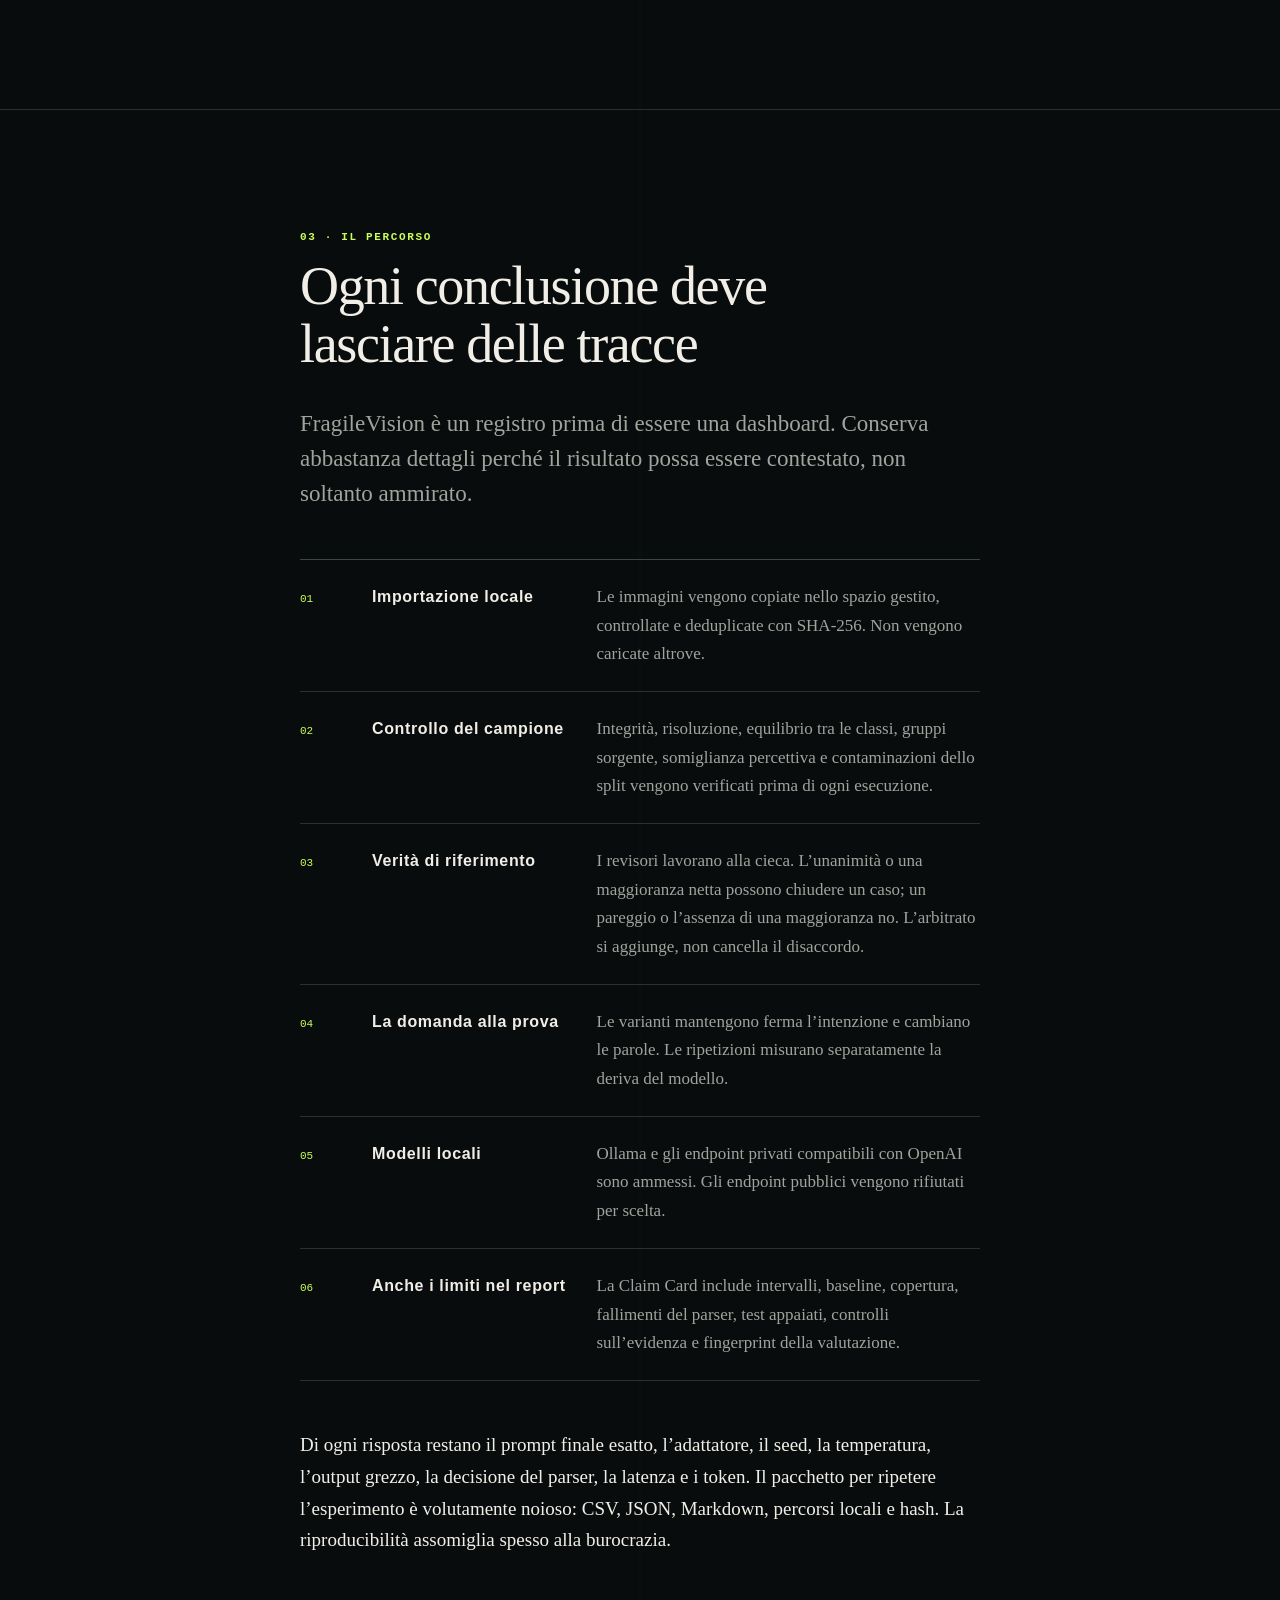
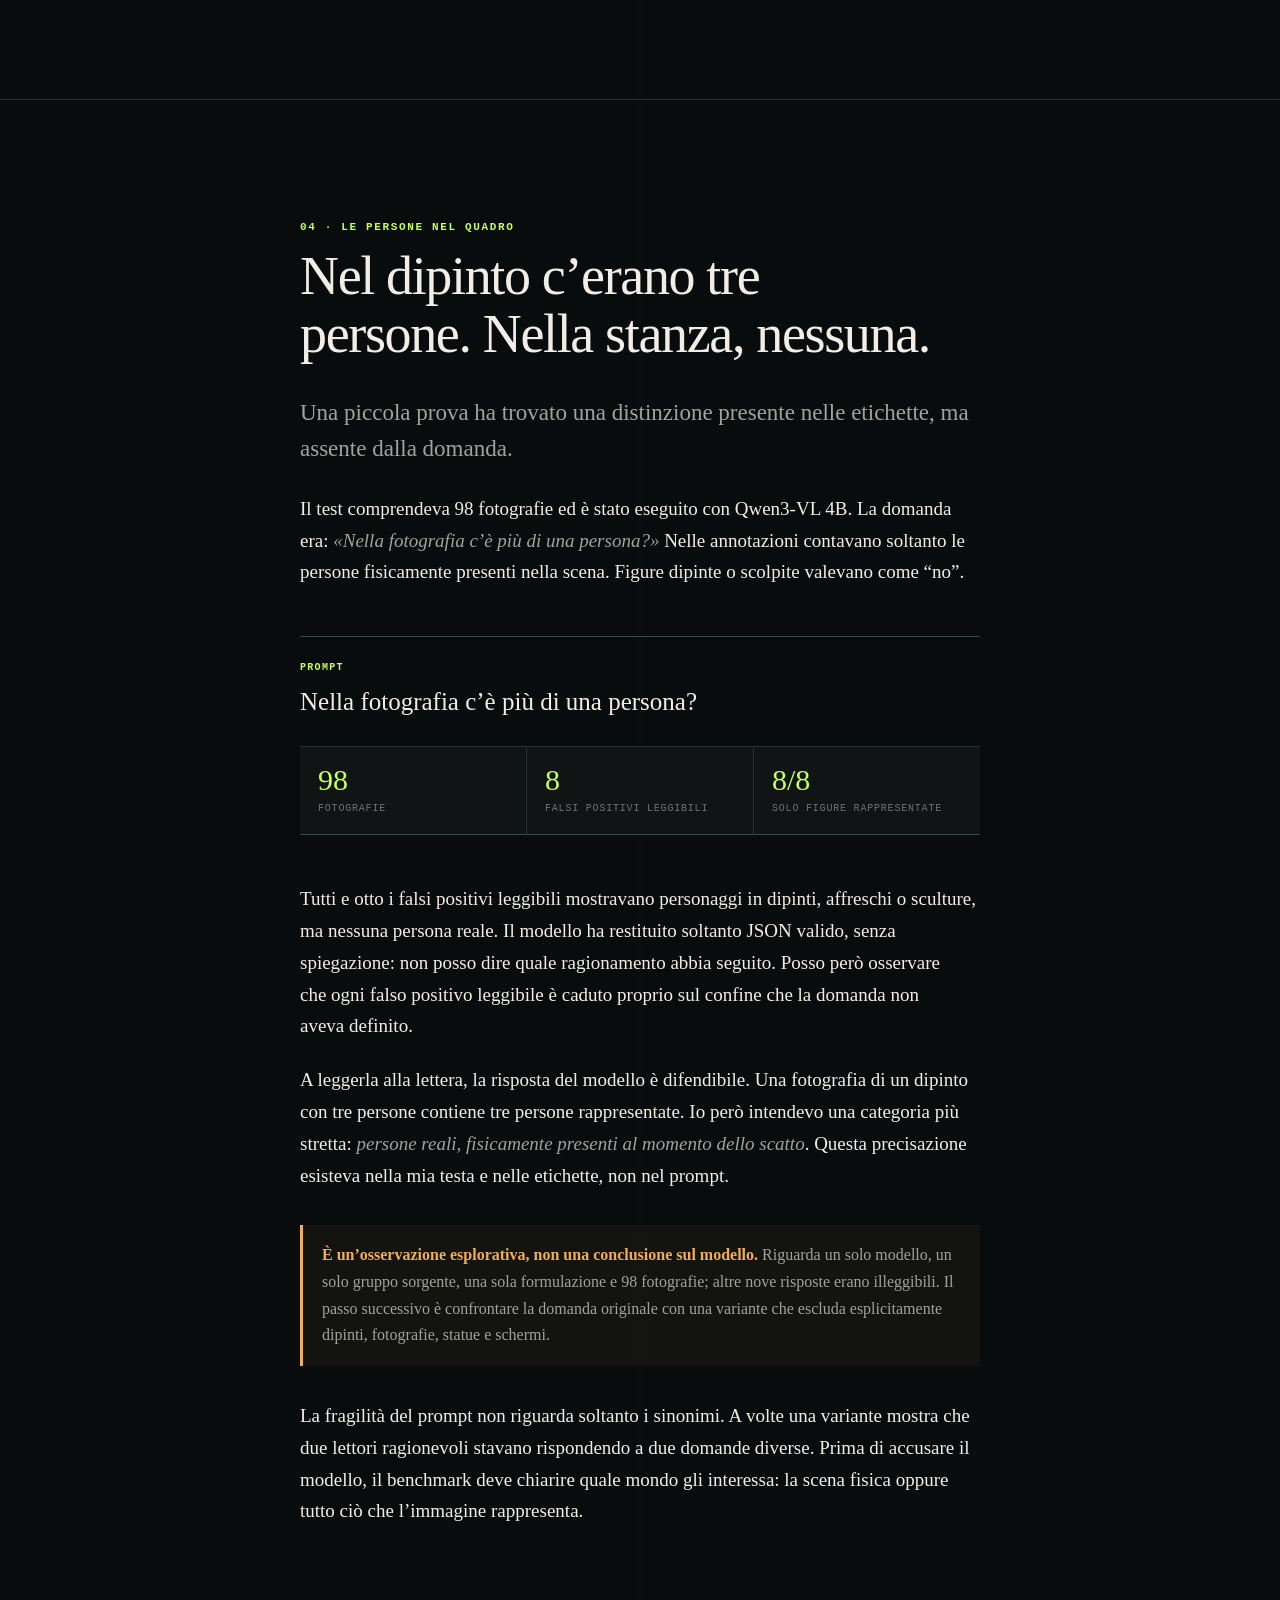
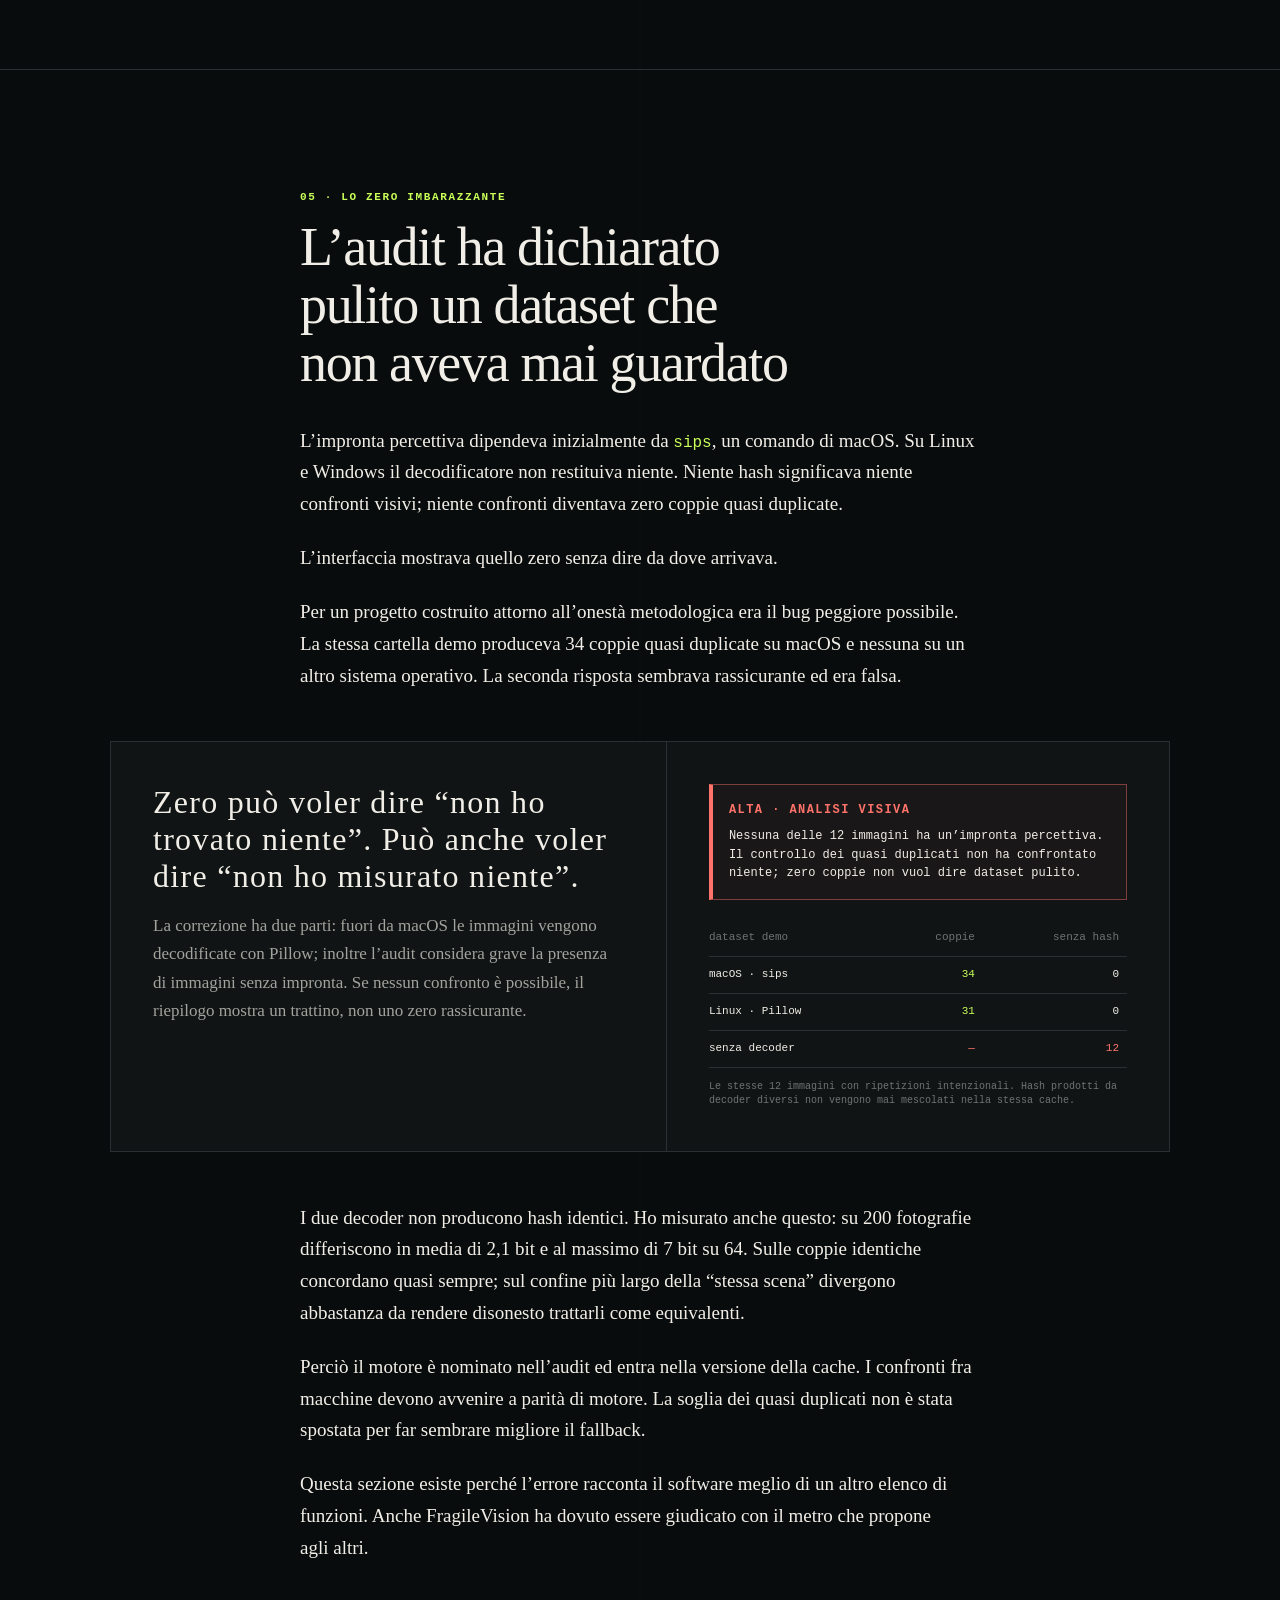
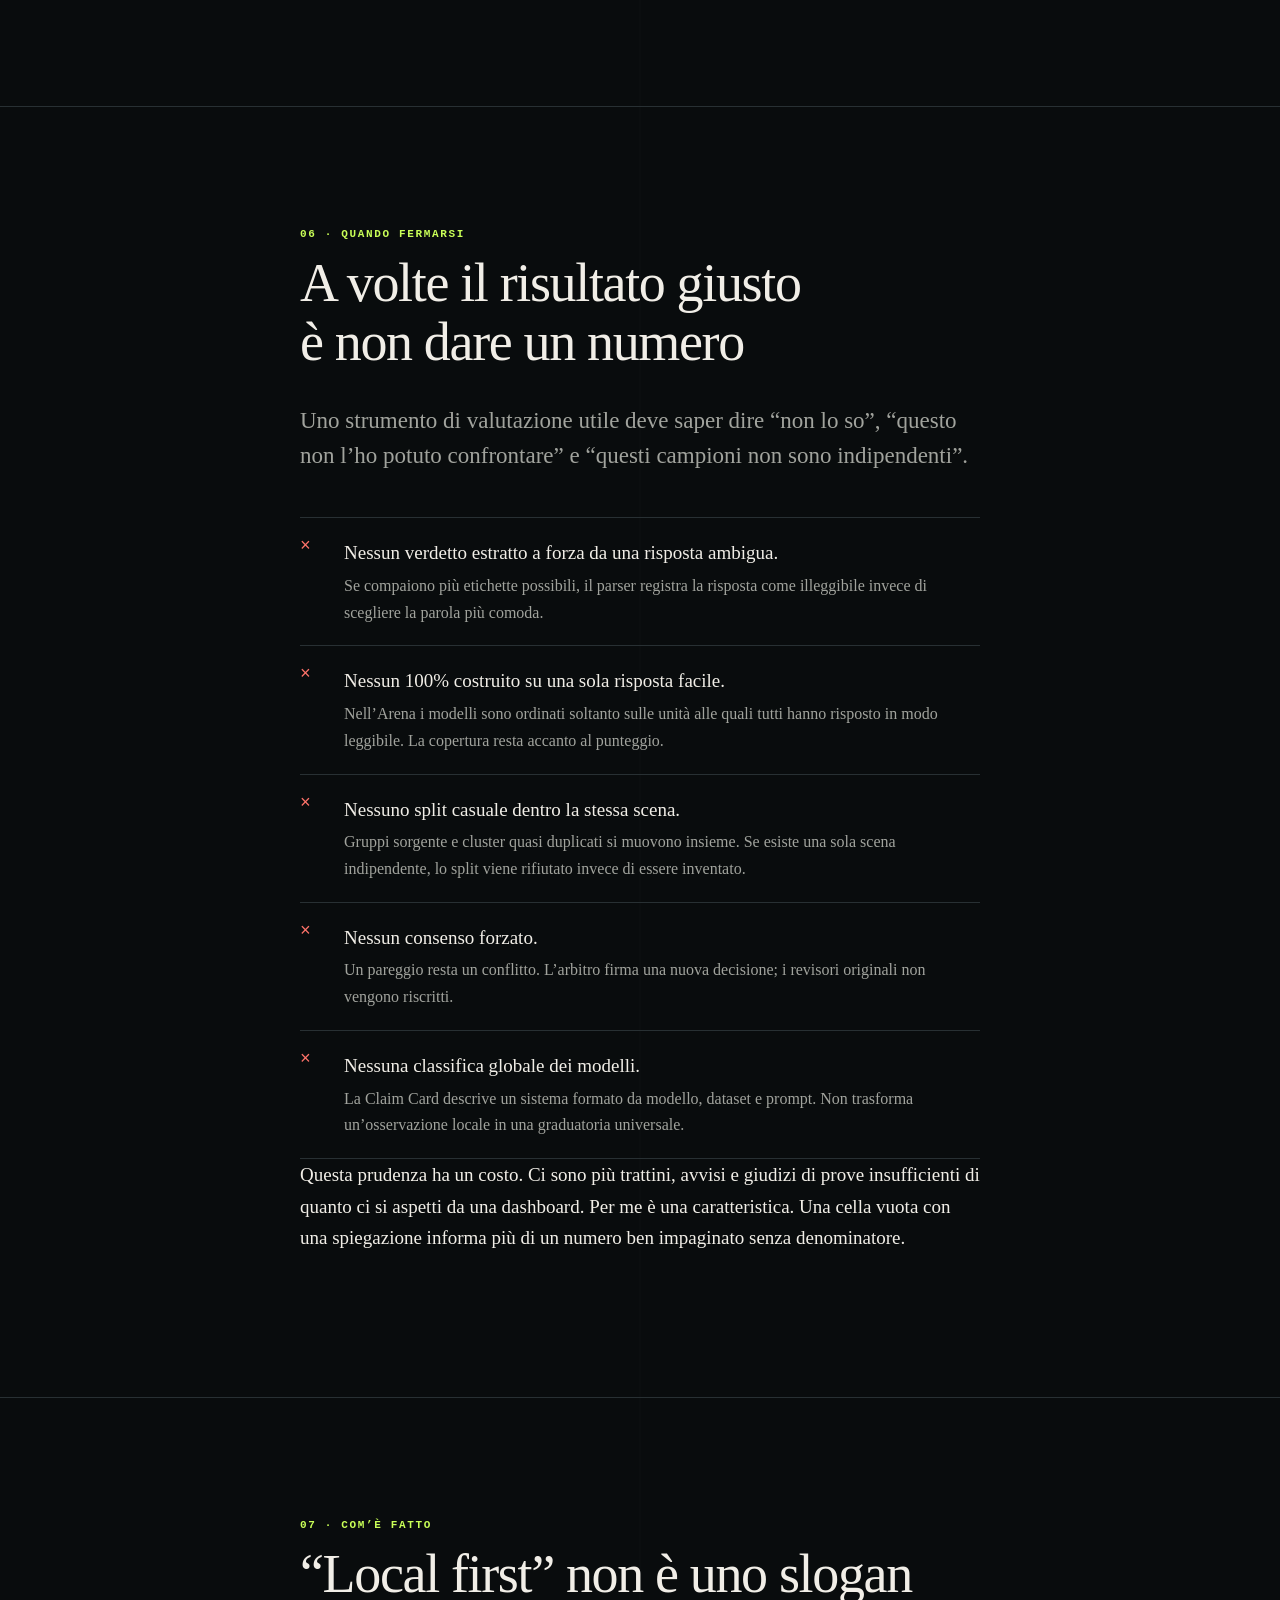
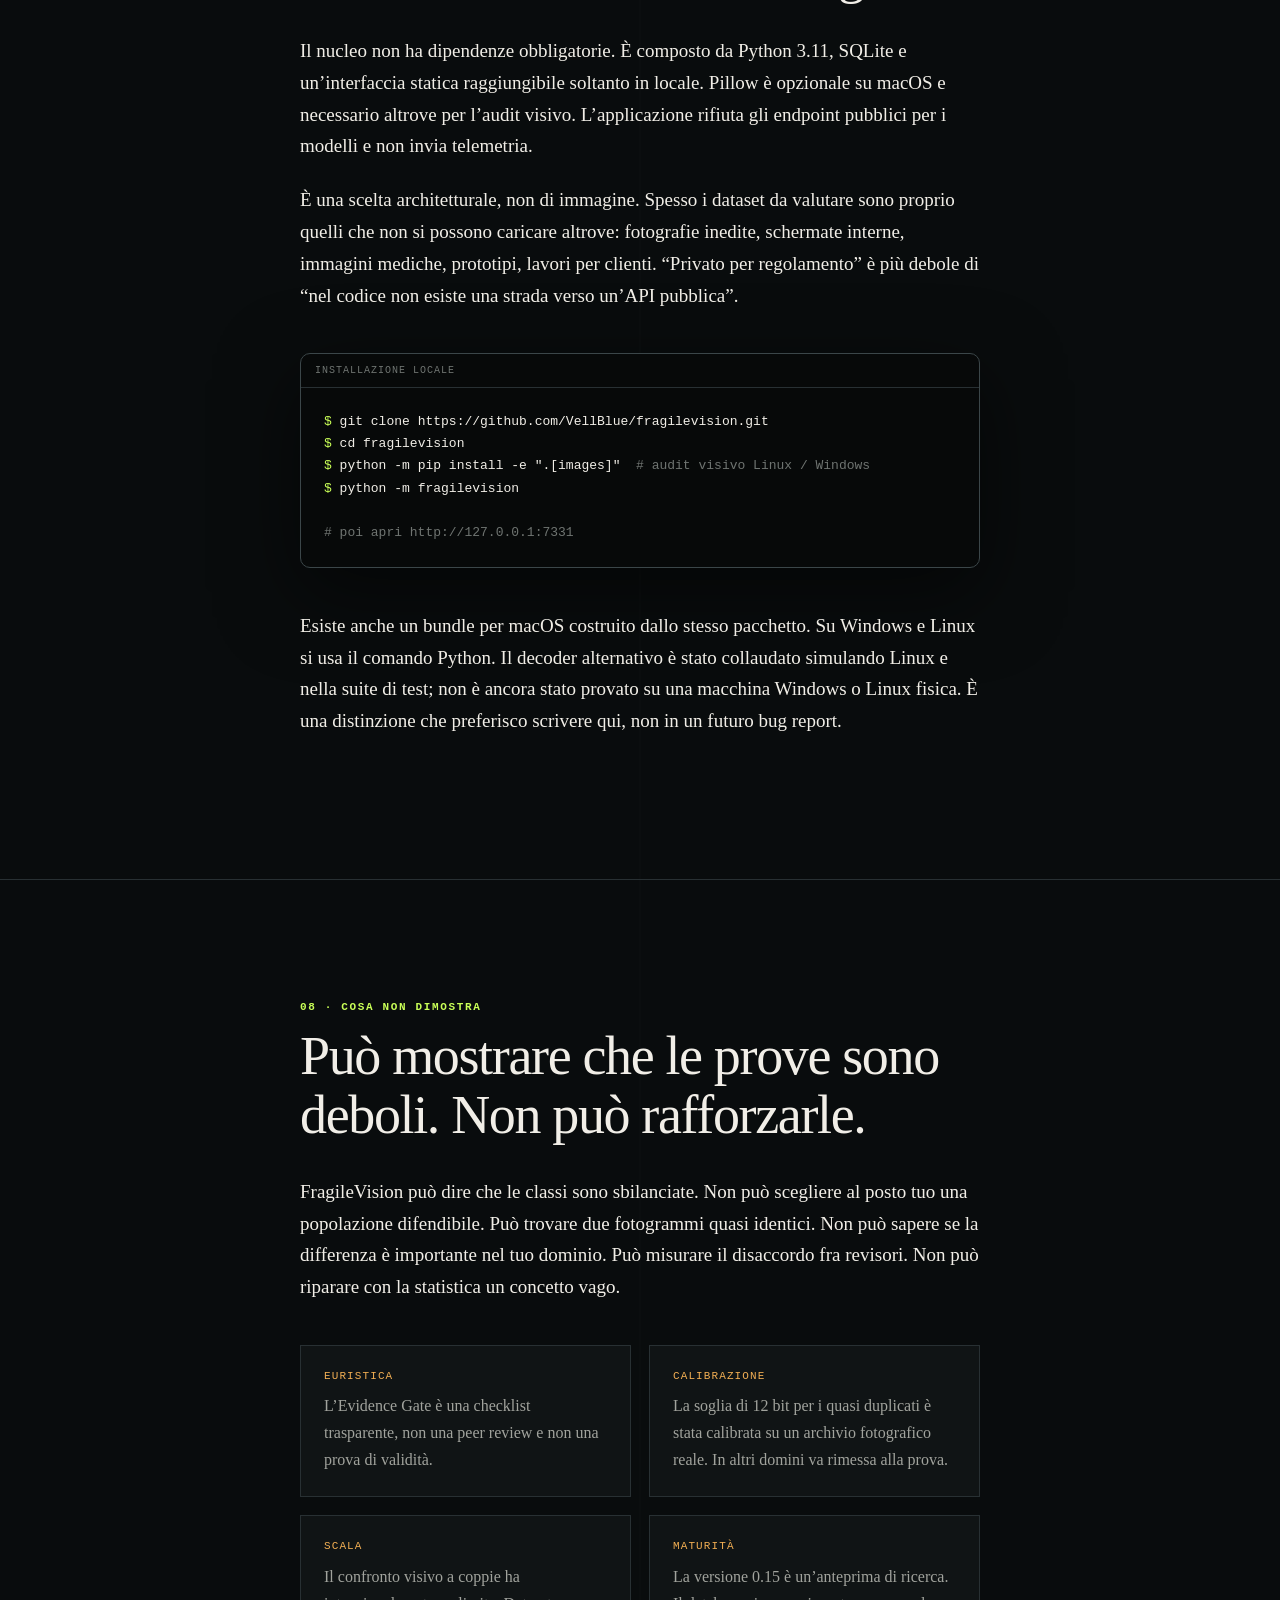
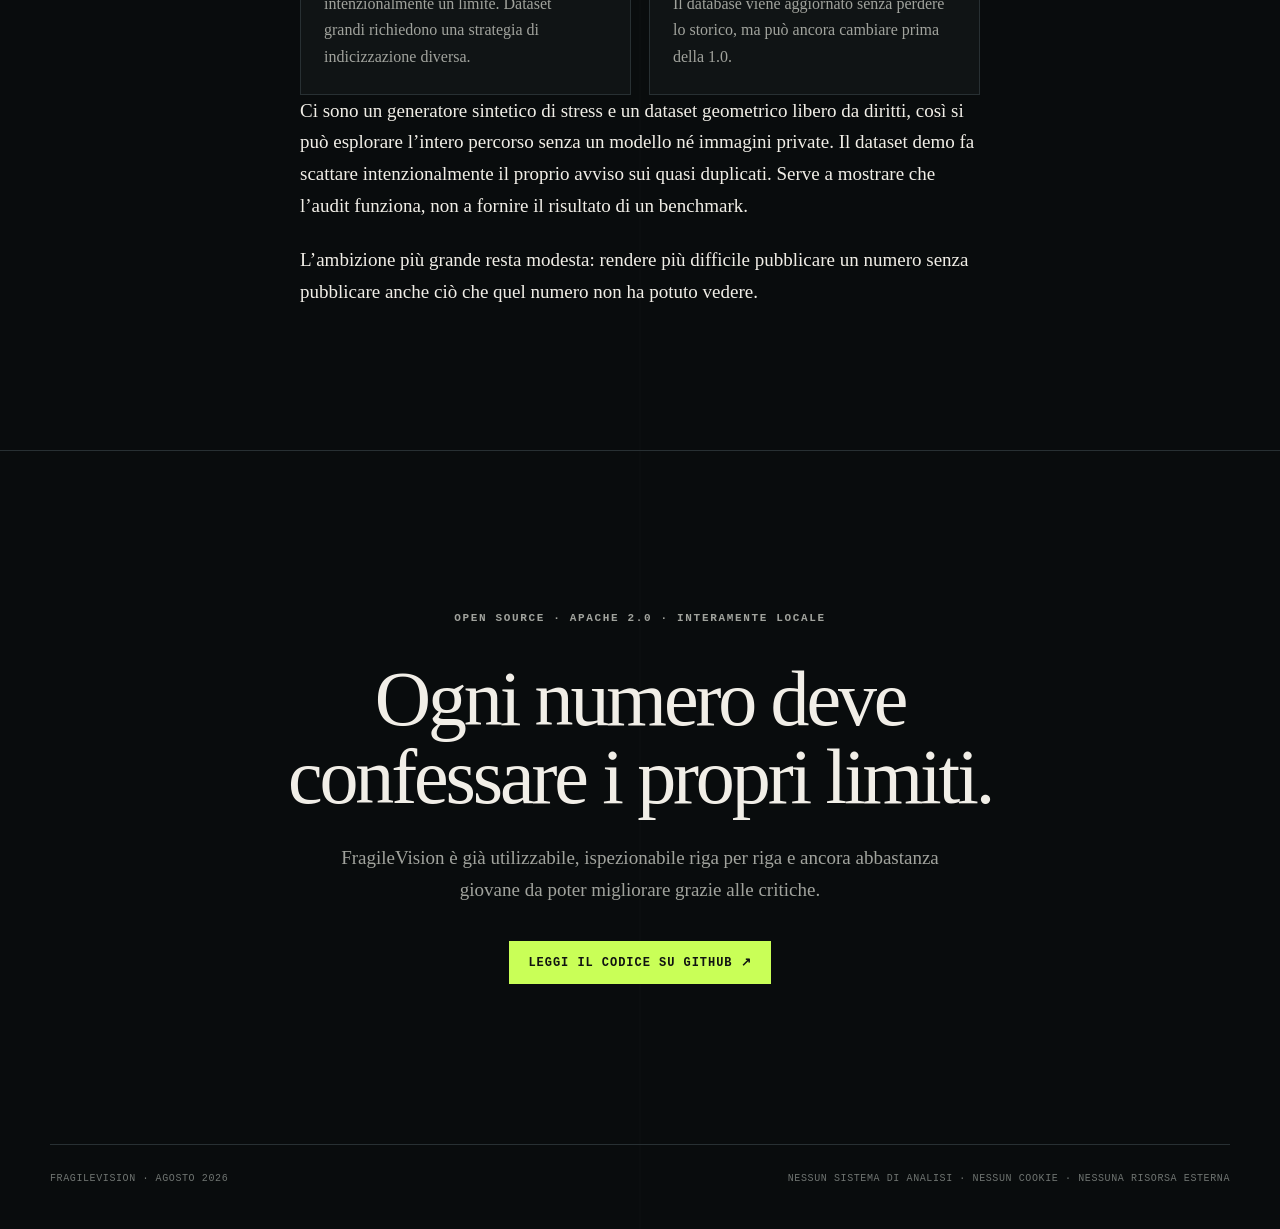
==== commit 053cc2e5: "Add represented-people case and revise Italian article" ====
--- a/docs/it/index.html
+++ b/docs/it/index.html
@@ -4,7 +4,7 @@
   <meta charset="utf-8">
   <meta name="viewport" content="width=device-width, initial-scale=1">
   <title>Un benchmark deve saper smentire la propria conclusione — FragileVision</title>
-  <meta name="description" content="Perché ho costruito FragileVision: un laboratorio locale che mette alla prova il benchmark, il campione e la verità di riferimento insieme al modello visivo.">
+  <meta name="description" content="Perché ho costruito FragileVision: un laboratorio locale che, oltre al modello visivo, mette alla prova il benchmark, il campione e la verità di riferimento.">
   <meta name="theme-color" content="#090c0d">
   <link rel="canonical" href="https://vellblue.github.io/fragilevision/it/">
   <link rel="alternate" hreflang="en" href="https://vellblue.github.io/fragilevision/">
@@ -29,18 +29,18 @@
 
   <header class="hero">
     <div>
-      <p class="eyebrow">Uno strumento di valutazione nato dopo una valutazione fallita</p>
+      <p class="eyebrow">È nato da un benchmark che non mi convinceva più</p>
       <h1>Un benchmark deve saper smentire la propria conclusione</h1>
-      <p class="deck">FragileVision non chiede soltanto se un modello ha risposto bene. Chiede se la domanda, il campione e le persone che lo hanno annotato si sono guadagnati il diritto di dirlo.</p>
+      <p class="deck">FragileVision non si limita a chiedere se il modello ha risposto bene. Controlla anche se la domanda, il campione e le annotazioni permettono davvero di sostenerlo.</p>
       <p class="byline">Simone · agosto 2026 · software locale, metodo pubblico · <a href="../" lang="en">Read in English</a></p>
     </div>
 
     <aside class="ledger" aria-label="Registro delle prove">
       <header><span>Registro delle prove</span><span>FV / 0.15</span></header>
-      <div class="ledger-row"><span>Domanda</span><strong>mutata, non presunta</strong></div>
-      <div class="ledger-row"><span>Campione</span><strong>controllato per scena</strong></div>
-      <div class="ledger-row"><span>Etichette</span><strong>disaccordo conservato</strong></div>
-      <div class="ledger-row warn"><span>Conclusione</span><strong>libera di fallire</strong></div>
+      <div class="ledger-row"><span>Domanda</span><strong>provata in più forme</strong></div>
+      <div class="ledger-row"><span>Campione</span><strong>contato per scene</strong></div>
+      <div class="ledger-row"><span>Etichette</span><strong>disaccordi visibili</strong></div>
+      <div class="ledger-row warn"><span>Conclusione</span><strong>può essere bocciata</strong></div>
     </aside>
   </header>
 
@@ -49,91 +49,116 @@
       <div class="measure">
         <p class="section-tag">01 · Perché esiste</p>
         <h2>Cercavo il modello migliore. Ho trovato un problema nella domanda.</h2>
-        <p class="lead">La prima versione di questo lavoro era un benchmark sulle mie fotografie. Mi aspettavo che la dimensione del modello spiegasse gli errori. Non è successo.</p>
-        <p>Un modello da quattro miliardi di parametri, davanti a una domanda breve e piana, superava quello da otto miliardi interrogato con la formulazione originale. Una negazione poteva trasformare un buon risultato in una risposta quasi costante. Bastava cambiare uno spazio nel prefill per decidere se il modello avrebbe restituito una parola, un paragrafo o niente.</p>
-        <p>Ho raccontato quel lavoro in <a href="https://vellblue.github.io/vlm-photo-bench/it/">Come formuli la domanda conta più della dimensione del modello</a>. L’articolo lasciava aperto un problema di metodo: se il punteggio si muove così tanto mentre fotografie e pesi restano fermi, tenere fisso un solo prompt non è una scelta neutrale. Il prompt fa parte dello strumento di misura.</p>
-        <p>Gli script di quel benchmark bastavano a dimostrarlo una volta. Non bastavano a trasformare la cautela in un’abitudine ripetibile. FragileVision è lo strumento che avrei voluto avere dopo che il risultato mi ha fatto dubitare del mio stesso banco di prova.</p>
+        <p class="lead">All’inizio c’era un benchmark sulle mie fotografie. Pensavo che gli errori si sarebbero spiegati soprattutto con la dimensione dei modelli. Non è andata così.</p>
+        <p>Con una domanda breve e piana, un modello da quattro miliardi di parametri superava quello da otto miliardi interrogato con la formulazione originale. Una negazione poteva trasformare un buon risultato in una risposta quasi costante. A volte bastava cambiare uno spazio nel prefill per ottenere una parola, un paragrafo oppure niente.</p>
+        <p>Ho raccontato quel lavoro in <a href="https://vellblue.github.io/vlm-photo-bench/it/">Come formuli la domanda conta più della dimensione del modello</a>. Restava però un problema di metodo: se il punteggio cambia tanto mentre fotografie e pesi rimangono gli stessi, scegliere un unico prompt e non toccarlo non è una decisione neutrale. Anche il prompt fa parte dello strumento di misura.</p>
+        <p>Gli script del benchmark erano sufficienti per mostrare il problema una volta. Non trasformavano la cautela in un metodo. FragileVision è lo strumento che avrei voluto quando quei risultati mi hanno fatto dubitare del mio stesso banco di prova.</p>
 
         <div class="rule">
           <b>La regola</b>
-          <p>Un risultato diventa una prova solo dopo aver reso visibili i modi in cui potrebbe essere un artefatto.</p>
-        </div>
-
-        <p>È una regola severa, di proposito. I modelli danno già risposte con un’aria di certezza. Il software che li valuta non dovrebbe aggiungere un secondo strato di sicurezza immotivata.</p>
+          <p>Un risultato diventa una prova soltanto quando sono visibili anche i modi in cui potrebbe essere un artefatto.</p>
+        </div>
+
+        <p>È una regola severa, di proposito. I modelli danno già risposte con un’aria di certezza. Il software che li valuta non dovrebbe renderle ancora più sicure di quanto siano.</p>
       </div>
     </section>
 
     <section class="chapter">
       <div class="measure">
         <p class="section-tag">02 · Tre punti di rottura</p>
-        <h2>Il modello è soltanto una delle parti che si muovono</h2>
-        <p>Quasi tutte le classifiche cambiano il modello e tengono fermo il resto. FragileVision tiene fermo anche il modello e mette sotto pressione la valutazione che gli sta intorno.</p>
+        <h2>Il modello non è l’unica cosa che cambia</h2>
+        <p>Quasi tutte le classifiche confrontano modelli diversi e tengono fermo il resto. FragileVision fa anche il contrario: lascia fermo il modello e prova a far cedere la valutazione che gli sta intorno.</p>
       </div>
 
       <div class="wide proof-grid">
         <article class="proof">
           <span class="index">01</span>
           <h3>La formulazione</h3>
-          <p>La stessa domanda semantica passa attraverso cambi controllati di lingua, negazione, esempi, ordine, formato e lunghezza. La fragilità misura quando il verdetto si sposta.</p>
+          <p>La domanda cambia lingua, negazione, esempi, ordine, formato e lunghezza senza cambiare intenzione. La fragilità misura quando, nonostante questo, si sposta il verdetto.</p>
         </article>
         <article class="proof">
           <span class="index">02</span>
           <h3>Il campione</h3>
-          <p>Quasi duplicati, scene dominanti, classi sbilanciate e contaminazioni fra train e test possono far sembrare la ripetizione una prova. L’unità indipendente è la scena, non il file.</p>
+          <p>Quasi duplicati, scene dominanti, classi sbilanciate e contaminazioni fra train e test possono far passare la ripetizione per evidenza. L’unità indipendente è la scena, non il file.</p>
         </article>
         <article class="proof">
           <span class="index">03</span>
           <h3>La verità di riferimento</h3>
-          <p>Un’etichetta scritta da una sola persona è un’opinione con una riga nel database. Revisione cieca, giudizi firmati, coefficienti di accordo e arbitrato mostrano quanto di quell’opinione è davvero condiviso.</p>
+          <p>Un’etichetta scritta da una sola persona resta un’opinione, anche quando è registrata nel database. Revisione cieca, giudizi firmati, coefficienti di accordo e arbitrato mostrano quanto sia davvero condivisa.</p>
         </article>
       </div>
 
       <div class="measure">
-        <p>Questi fallimenti non vanno fusi in un generico numero di “robustezza”. Un modello che cambia fra due chiamate identiche non è lo stesso problema di un prompt che cambia risposta. Un panel che non trova un accordo non è un errore del modello. Una raffica di venti fotogrammi non è fatta di venti osservazioni indipendenti.</p>
-        <p>FragileVision mantiene separate queste superfici anche quando il report finale diventa meno ordinato.</p>
+        <p>Questi problemi non vanno schiacciati dentro un generico numero di “robustezza”. Un modello che cambia fra due chiamate identiche non è lo stesso problema di un prompt che cambia risposta. Il disaccordo fra revisori non è un errore del modello. Una raffica di venti fotogrammi non contiene venti osservazioni indipendenti.</p>
+        <p>FragileVision tiene distinti questi piani, anche a costo di produrre un report meno ordinato.</p>
       </div>
     </section>
 
     <section class="chapter">
       <div class="measure">
         <p class="section-tag">03 · Il percorso</p>
-        <h2>Ogni conclusione lascia una traccia</h2>
-        <p class="lead">L’applicazione è un registro prima di essere una dashboard. Conserva ciò che è successo abbastanza da vicino perché il risultato possa essere contestato, non soltanto ammirato.</p>
+        <h2>Ogni conclusione deve lasciare delle tracce</h2>
+        <p class="lead">FragileVision è un registro prima di essere una dashboard. Conserva abbastanza dettagli perché il risultato possa essere contestato, non soltanto ammirato.</p>
 
         <div class="workflow" aria-label="Percorso delle prove in FragileVision">
           <div class="flow-row">
-            <b>01</b><h3>Importare in locale</h3>
-            <p>Le immagini vengono copiate nello spazio gestito, validate e deduplicate con SHA-256. Non sono caricate da nessuna parte.</p>
-          </div>
-          <div class="flow-row">
-            <b>02</b><h3>Controllare il campione</h3>
-            <p>Integrità, risoluzione, bilanciamento, gruppi sorgente, somiglianza percettiva e contaminazioni dello split vengono verificati prima di una run.</p>
-          </div>
-          <div class="flow-row">
-            <b>03</b><h3>Costruire la verità</h3>
-            <p>I revisori lavorano alla cieca. Unanimità e maggioranza stretta possono chiudere un caso; pareggi e pluralità no. L’arbitrato si aggiunge, non cancella il disaccordo.</p>
-          </div>
-          <div class="flow-row">
-            <b>04</b><h3>Stressare la domanda</h3>
-            <p>Le varianti conservano il significato previsto e cambiano la superficie linguistica. Le ripetizioni misurano separatamente la deriva.</p>
-          </div>
-          <div class="flow-row">
-            <b>05</b><h3>Eseguire modelli locali</h3>
+            <b>01</b><h3>Importazione locale</h3>
+            <p>Le immagini vengono copiate nello spazio gestito, controllate e deduplicate con SHA-256. Non vengono caricate altrove.</p>
+          </div>
+          <div class="flow-row">
+            <b>02</b><h3>Controllo del campione</h3>
+            <p>Integrità, risoluzione, equilibrio tra le classi, gruppi sorgente, somiglianza percettiva e contaminazioni dello split vengono verificati prima di ogni esecuzione.</p>
+          </div>
+          <div class="flow-row">
+            <b>03</b><h3>Verità di riferimento</h3>
+            <p>I revisori lavorano alla cieca. L’unanimità o una maggioranza netta possono chiudere un caso; un pareggio o l’assenza di una maggioranza no. L’arbitrato si aggiunge, non cancella il disaccordo.</p>
+          </div>
+          <div class="flow-row">
+            <b>04</b><h3>La domanda alla prova</h3>
+            <p>Le varianti mantengono ferma l’intenzione e cambiano le parole. Le ripetizioni misurano separatamente la deriva del modello.</p>
+          </div>
+          <div class="flow-row">
+            <b>05</b><h3>Modelli locali</h3>
             <p>Ollama e gli endpoint privati compatibili con OpenAI sono ammessi. Gli endpoint pubblici vengono rifiutati per scelta.</p>
           </div>
           <div class="flow-row">
-            <b>06</b><h3>Pubblicare anche i limiti</h3>
-            <p>La Claim Card porta con sé intervalli, baseline, copertura, fallimenti del parser, test appaiati, controlli delle prove e fingerprint della valutazione.</p>
-          </div>
-        </div>
-
-        <p>Ogni risposta conserva il prompt finale esatto, l’adattatore, il seed, la temperatura, l’output grezzo, la decisione del parser, la latenza e i token. Il pacchetto di riproduzione è volutamente noioso: CSV, JSON, Markdown, percorsi locali e hash. La riproducibilità tende ad assomigliare alla burocrazia.</p>
-      </div>
-    </section>
-
-    <section class="chapter">
-      <div class="measure">
-        <p class="section-tag">04 · Lo zero imbarazzante</p>
+            <b>06</b><h3>Anche i limiti nel report</h3>
+            <p>La Claim Card include intervalli, baseline, copertura, fallimenti del parser, test appaiati, controlli sull’evidenza e fingerprint della valutazione.</p>
+          </div>
+        </div>
+
+        <p>Di ogni risposta restano il prompt finale esatto, l’adattatore, il seed, la temperatura, l’output grezzo, la decisione del parser, la latenza e i token. Il pacchetto per ripetere l’esperimento è volutamente noioso: CSV, JSON, Markdown, percorsi locali e hash. La riproducibilità assomiglia spesso alla burocrazia.</p>
+      </div>
+    </section>
+
+    <section class="chapter">
+      <div class="measure">
+        <p class="section-tag">04 · Le persone nel quadro</p>
+        <h2>Nel dipinto c’erano tre persone. Nella stanza, nessuna.</h2>
+        <p class="lead">Una piccola prova ha trovato una distinzione presente nelle etichette, ma assente dalla domanda.</p>
+        <p>Il test comprendeva 98 fotografie ed è stato eseguito con Qwen3‑VL 4B. La domanda era: <em>«Nella fotografia c’è più di una persona?»</em> Nelle annotazioni contavano soltanto le persone fisicamente presenti nella scena. Figure dipinte o scolpite valevano come “no”.</p>
+
+        <div class="observation">
+          <blockquote class="question-quote">Nella fotografia c’è più di una persona?</blockquote>
+          <div class="observation-stats">
+            <div><b>98</b><span>fotografie</span></div>
+            <div><b>8</b><span>falsi positivi leggibili</span></div>
+            <div><b>8/8</b><span>solo figure rappresentate</span></div>
+          </div>
+        </div>
+
+        <p>Tutti e otto i falsi positivi leggibili mostravano personaggi in dipinti, affreschi o sculture, ma nessuna persona reale. Il modello ha restituito soltanto JSON valido, senza spiegazione: non posso dire quale ragionamento abbia seguito. Posso però osservare che ogni falso positivo leggibile è caduto proprio sul confine che la domanda non aveva definito.</p>
+        <p>A leggerla alla lettera, la risposta del modello è difendibile. Una fotografia di un dipinto con tre persone contiene tre persone rappresentate. Io però intendevo una categoria più stretta: <em>persone reali, fisicamente presenti al momento dello scatto</em>. Questa precisazione esisteva nella mia testa e nelle etichette, non nel prompt.</p>
+
+        <div class="scope-note"><strong>È un’osservazione esplorativa, non una conclusione sul modello.</strong> Riguarda un solo modello, un solo gruppo sorgente, una sola formulazione e 98 fotografie; altre nove risposte erano illeggibili. Il passo successivo è confrontare la domanda originale con una variante che escluda esplicitamente dipinti, fotografie, statue e schermi.</div>
+
+        <p>La fragilità del prompt non riguarda soltanto i sinonimi. A volte una variante mostra che due lettori ragionevoli stavano rispondendo a due domande diverse. Prima di accusare il modello, il benchmark deve chiarire quale mondo gli interessa: la scena fisica oppure tutto ciò che l’immagine rappresenta.</p>
+      </div>
+    </section>
+
+    <section class="chapter">
+      <div class="measure">
+        <p class="section-tag">05 · Lo zero imbarazzante</p>
         <h2>L’audit ha dichiarato pulito un dataset che non aveva mai guardato</h2>
         <p>L’impronta percettiva dipendeva inizialmente da <code>sips</code>, un comando di macOS. Su Linux e Windows il decodificatore non restituiva niente. Niente hash significava niente confronti visivi; niente confronti diventava zero coppie quasi duplicate.</p>
         <p>L’interfaccia mostrava quello zero senza dire da dove arrivava.</p>
@@ -143,7 +168,7 @@
       <div class="wide audit-example">
         <div class="audit-copy">
           <h3>Zero può voler dire “non ho trovato niente”. Può anche voler dire “non ho misurato niente”.</h3>
-          <p>La correzione ha due strati: Pillow fornisce ora un decodificatore fuori da macOS e l’audit alza un avviso di severità alta per ogni immagine senza impronta. Quando nessun confronto è possibile, la piastrella mostra un trattino, non uno zero pulito.</p>
+          <p>La correzione ha due parti: fuori da macOS le immagini vengono decodificate con Pillow; inoltre l’audit considera grave la presenza di immagini senza impronta. Se nessun confronto è possibile, il riepilogo mostra un trattino, non uno zero rassicurante.</p>
         </div>
         <div class="audit-panel">
           <div class="warning">
@@ -163,36 +188,36 @@
       </div>
 
       <div class="measure">
-        <p>I due decoder non producono hash identici. Ho misurato anche questo: su 200 fotografie differiscono in media di 2,1 bit e al massimo di 7 bit su 64. Il riconoscimento delle coppie identiche resta vicino; il confine più largo della “stessa scena” si sposta abbastanza da rendere disonesto fingere che i motori siano intercambiabili.</p>
+        <p>I due decoder non producono hash identici. Ho misurato anche questo: su 200 fotografie differiscono in media di 2,1 bit e al massimo di 7 bit su 64. Sulle coppie identiche concordano quasi sempre; sul confine più largo della “stessa scena” divergono abbastanza da rendere disonesto trattarli come equivalenti.</p>
         <p>Perciò il motore è nominato nell’audit ed entra nella versione della cache. I confronti fra macchine devono avvenire a parità di motore. La soglia dei quasi duplicati non è stata spostata per far sembrare migliore il fallback.</p>
-        <p>Questa sezione esiste perché l’errore dice sul software più di un altro elenco di funzioni. FragileVision non è nato perfettamente onesto. Ha dovuto subire la propria regola.</p>
-      </div>
-    </section>
-
-    <section class="chapter">
-      <div class="measure">
-        <p class="section-tag">05 · I rifiuti</p>
-        <h2>Alcuni risultati è meglio lasciarli vuoti</h2>
+        <p>Questa sezione esiste perché l’errore racconta il software meglio di un altro elenco di funzioni. Anche FragileVision ha dovuto essere giudicato con il metro che propone agli altri.</p>
+      </div>
+    </section>
+
+    <section class="chapter">
+      <div class="measure">
+        <p class="section-tag">06 · Quando fermarsi</p>
+        <h2>A volte il risultato giusto è non dare un numero</h2>
         <p class="lead">Uno strumento di valutazione utile deve saper dire “non lo so”, “questo non l’ho potuto confrontare” e “questi campioni non sono indipendenti”.</p>
 
         <div class="refusal-list">
-          <div class="refusal"><b>×</b><p>Nessun verdetto nascosto dentro una prosa ambigua.<span>Se una risposta contiene più etichette possibili, il parser la registra come illeggibile invece di scegliere la parola più comoda.</span></p></div>
-          <div class="refusal"><b>×</b><p>Nessun 100% costruito su una sola risposta facile.<span>Nell’Arena i modelli sono ordinati soltanto sulle unità che tutti hanno risposto in modo leggibile. La copertura resta accanto al punteggio.</span></p></div>
+          <div class="refusal"><b>×</b><p>Nessun verdetto estratto a forza da una risposta ambigua.<span>Se compaiono più etichette possibili, il parser registra la risposta come illeggibile invece di scegliere la parola più comoda.</span></p></div>
+          <div class="refusal"><b>×</b><p>Nessun 100% costruito su una sola risposta facile.<span>Nell’Arena i modelli sono ordinati soltanto sulle unità alle quali tutti hanno risposto in modo leggibile. La copertura resta accanto al punteggio.</span></p></div>
           <div class="refusal"><b>×</b><p>Nessuno split casuale dentro la stessa scena.<span>Gruppi sorgente e cluster quasi duplicati si muovono insieme. Se esiste una sola scena indipendente, lo split viene rifiutato invece di essere inventato.</span></p></div>
           <div class="refusal"><b>×</b><p>Nessun consenso forzato.<span>Un pareggio resta un conflitto. L’arbitro firma una nuova decisione; i revisori originali non vengono riscritti.</span></p></div>
           <div class="refusal"><b>×</b><p>Nessuna classifica globale dei modelli.<span>La Claim Card descrive un sistema formato da modello, dataset e prompt. Non trasforma un’osservazione locale in una graduatoria universale.</span></p></div>
         </div>
 
-        <p>Questa prudenza ha un costo. Ci sono più trattini, avvisi e giudizi di prove insufficienti di quanti se ne aspettino da una dashboard. Per me è una caratteristica. Una cella vuota con una ragione informa più di un numero lucido senza denominatore.</p>
-      </div>
-    </section>
-
-    <section class="chapter">
-      <div class="measure">
-        <p class="section-tag">06 · L’impronta</p>
-        <h2>“Local first” è un vincolo architetturale</h2>
-        <p>Il nucleo non ha dipendenze obbligatorie a runtime. È Python 3.11, SQLite e un’interfaccia statica servita su loopback. Pillow è opzionale su macOS e necessario altrove per l’audit visivo. L’applicazione rifiuta endpoint pubblici per i modelli e non invia telemetria.</p>
-        <p>Non è una scelta di branding. Spesso i dataset da valutare sono proprio il materiale che non si può caricare altrove: fotografie inedite, schermate interne, immagini mediche, prototipi, lavori per clienti. “Privato per regolamento” è più debole di “non esiste un percorso nel codice verso un’API pubblica”.</p>
+        <p>Questa prudenza ha un costo. Ci sono più trattini, avvisi e giudizi di prove insufficienti di quanto ci si aspetti da una dashboard. Per me è una caratteristica. Una cella vuota con una spiegazione informa più di un numero ben impaginato senza denominatore.</p>
+      </div>
+    </section>
+
+    <section class="chapter">
+      <div class="measure">
+        <p class="section-tag">07 · Com’è fatto</p>
+        <h2>“Local first” non è uno slogan</h2>
+        <p>Il nucleo non ha dipendenze obbligatorie. È composto da Python 3.11, SQLite e un’interfaccia statica raggiungibile soltanto in locale. Pillow è opzionale su macOS e necessario altrove per l’audit visivo. L’applicazione rifiuta gli endpoint pubblici per i modelli e non invia telemetria.</p>
+        <p>È una scelta architetturale, non di immagine. Spesso i dataset da valutare sono proprio quelli che non si possono caricare altrove: fotografie inedite, schermate interne, immagini mediche, prototipi, lavori per clienti. “Privato per regolamento” è più debole di “nel codice non esiste una strada verso un’API pubblica”.</p>
 
         <div class="terminal" aria-label="Comandi di installazione">
           <header>Installazione locale</header>
@@ -204,21 +229,21 @@
 <span class="comment"># poi apri http://127.0.0.1:7331</span></code></pre>
         </div>
 
-        <p>Esiste anche un bundle per macOS costruito dallo stesso pacchetto. Windows e Linux usano il comando Python. Il fallback visivo è stato esercitato simulando la piattaforma Linux e nella suite di test; non è ancora stato eseguito su una macchina Windows o Linux fisica. Questa distinzione deve stare nell’articolo, non in un futuro bug report.</p>
-      </div>
-    </section>
-
-    <section class="chapter">
-      <div class="measure">
-        <p class="section-tag">07 · Cosa non dimostra</p>
-        <h2>Lo strumento può mostrare una prova debole. Non può renderla forte.</h2>
+        <p>Esiste anche un bundle per macOS costruito dallo stesso pacchetto. Su Windows e Linux si usa il comando Python. Il decoder alternativo è stato collaudato simulando Linux e nella suite di test; non è ancora stato provato su una macchina Windows o Linux fisica. È una distinzione che preferisco scrivere qui, non in un futuro bug report.</p>
+      </div>
+    </section>
+
+    <section class="chapter">
+      <div class="measure">
+        <p class="section-tag">08 · Cosa non dimostra</p>
+        <h2>Può mostrare che le prove sono deboli. Non può rafforzarle.</h2>
         <p>FragileVision può dire che le classi sono sbilanciate. Non può scegliere al posto tuo una popolazione difendibile. Può trovare due fotogrammi quasi identici. Non può sapere se la differenza è importante nel tuo dominio. Può misurare il disaccordo fra revisori. Non può riparare con la statistica un concetto vago.</p>
 
         <div class="limits">
           <article class="limit"><b>Euristica</b><p>L’Evidence Gate è una checklist trasparente, non una peer review e non una prova di validità.</p></article>
-          <article class="limit"><b>Calibrazione</b><p>La soglia di 12 bit per i quasi duplicati è stata calibrata su un archivio fotografico reale. Altri domini devono metterla in discussione.</p></article>
+          <article class="limit"><b>Calibrazione</b><p>La soglia di 12 bit per i quasi duplicati è stata calibrata su un archivio fotografico reale. In altri domini va rimessa alla prova.</p></article>
           <article class="limit"><b>Scala</b><p>Il confronto visivo a coppie ha intenzionalmente un limite. Dataset grandi richiedono una strategia di indicizzazione diversa.</p></article>
-          <article class="limit"><b>Maturità</b><p>La versione 0.15 è un’anteprima di ricerca. Il formato migra in avanti, ma può ancora cambiare prima della 1.0.</p></article>
+          <article class="limit"><b>Maturità</b><p>La versione 0.15 è un’anteprima di ricerca. Il database viene aggiornato senza perdere lo storico, ma può ancora cambiare prima della 1.0.</p></article>
         </div>
 
         <p>Ci sono un generatore sintetico di stress e un dataset geometrico libero da diritti, così si può esplorare l’intero percorso senza un modello né immagini private. Il dataset demo fa scattare intenzionalmente il proprio avviso sui quasi duplicati. Serve a mostrare che l’audit funziona, non a fornire il risultato di un benchmark.</p>
@@ -230,7 +255,7 @@
       <div class="wide">
         <p class="section-tag">Open source · Apache 2.0 · interamente locale</p>
         <h2>Ogni numero deve confessare i propri limiti.</h2>
-        <p>FragileVision è già utilizzabile, ispezionabile riga per riga e ancora abbastanza giovane perché il disaccordo sia utile.</p>
+        <p>FragileVision è già utilizzabile, ispezionabile riga per riga e ancora abbastanza giovane da poter migliorare grazie alle critiche.</p>
         <a class="button" href="https://github.com/VellBlue/fragilevision">Leggi il codice su GitHub ↗</a>
       </div>
     </section>
@@ -238,7 +263,7 @@
 
   <footer>
     <span>FragileVision · agosto 2026</span>
-    <span>Nessun analytics · nessun cookie · nessuna risorsa esterna</span>
+    <span>Nessun sistema di analisi · nessun cookie · nessuna risorsa esterna</span>
   </footer>
 </body>
 </html>
--- a/docs/styles.css
+++ b/docs/styles.css
@@ -313,6 +313,58 @@
 .flow-row h3 { margin: 0; font: 600 16px/1.4 var(--sans); }
 .flow-row p { margin: 0; color: var(--muted); font-size: 17px; }
 
+.observation {
+  margin: 48px 0;
+  border-top: 1px solid var(--line-bright);
+  border-bottom: 1px solid var(--line-bright);
+}
+
+.question-quote {
+  margin: 0;
+  padding: 26px 0;
+  color: var(--ink);
+  font: 400 25px/1.45 var(--serif);
+}
+
+.question-quote::before {
+  content: "Prompt";
+  display: block;
+  margin-bottom: 11px;
+  color: var(--acid);
+  font: 700 10px/1 var(--mono);
+  letter-spacing: .13em;
+  text-transform: uppercase;
+}
+
+.observation-stats {
+  display: grid;
+  grid-template-columns: repeat(3, 1fr);
+  gap: 1px;
+  background: var(--line);
+  border-top: 1px solid var(--line);
+}
+
+.observation-stats div {
+  padding: 18px;
+  background: var(--paper);
+}
+
+.observation-stats b,
+.observation-stats span { display: block; }
+.observation-stats b { color: var(--acid); font: 400 30px/1 var(--serif); }
+.observation-stats span { margin-top: 7px; color: var(--faint); font: 10px/1.4 var(--mono); text-transform: uppercase; letter-spacing: .08em; }
+
+.scope-note {
+  margin: 34px 0;
+  padding: 17px 19px;
+  border-left: 3px solid var(--amber);
+  background: #f1ae530a;
+  color: var(--muted);
+  font-size: 16px;
+}
+
+.scope-note strong { color: var(--amber); }
+
 .audit-example {
   display: grid;
   grid-template-columns: 1.05fr .95fr;
@@ -507,6 +559,7 @@
   .flow-row { grid-template-columns: 40px 1fr; }
   .flow-row p { grid-column: 2; }
   .limits { grid-template-columns: 1fr; }
+  .observation-stats { grid-template-columns: 1fr; }
   .rule { grid-template-columns: 1fr; gap: 8px; }
   footer { flex-direction: column; }
 }
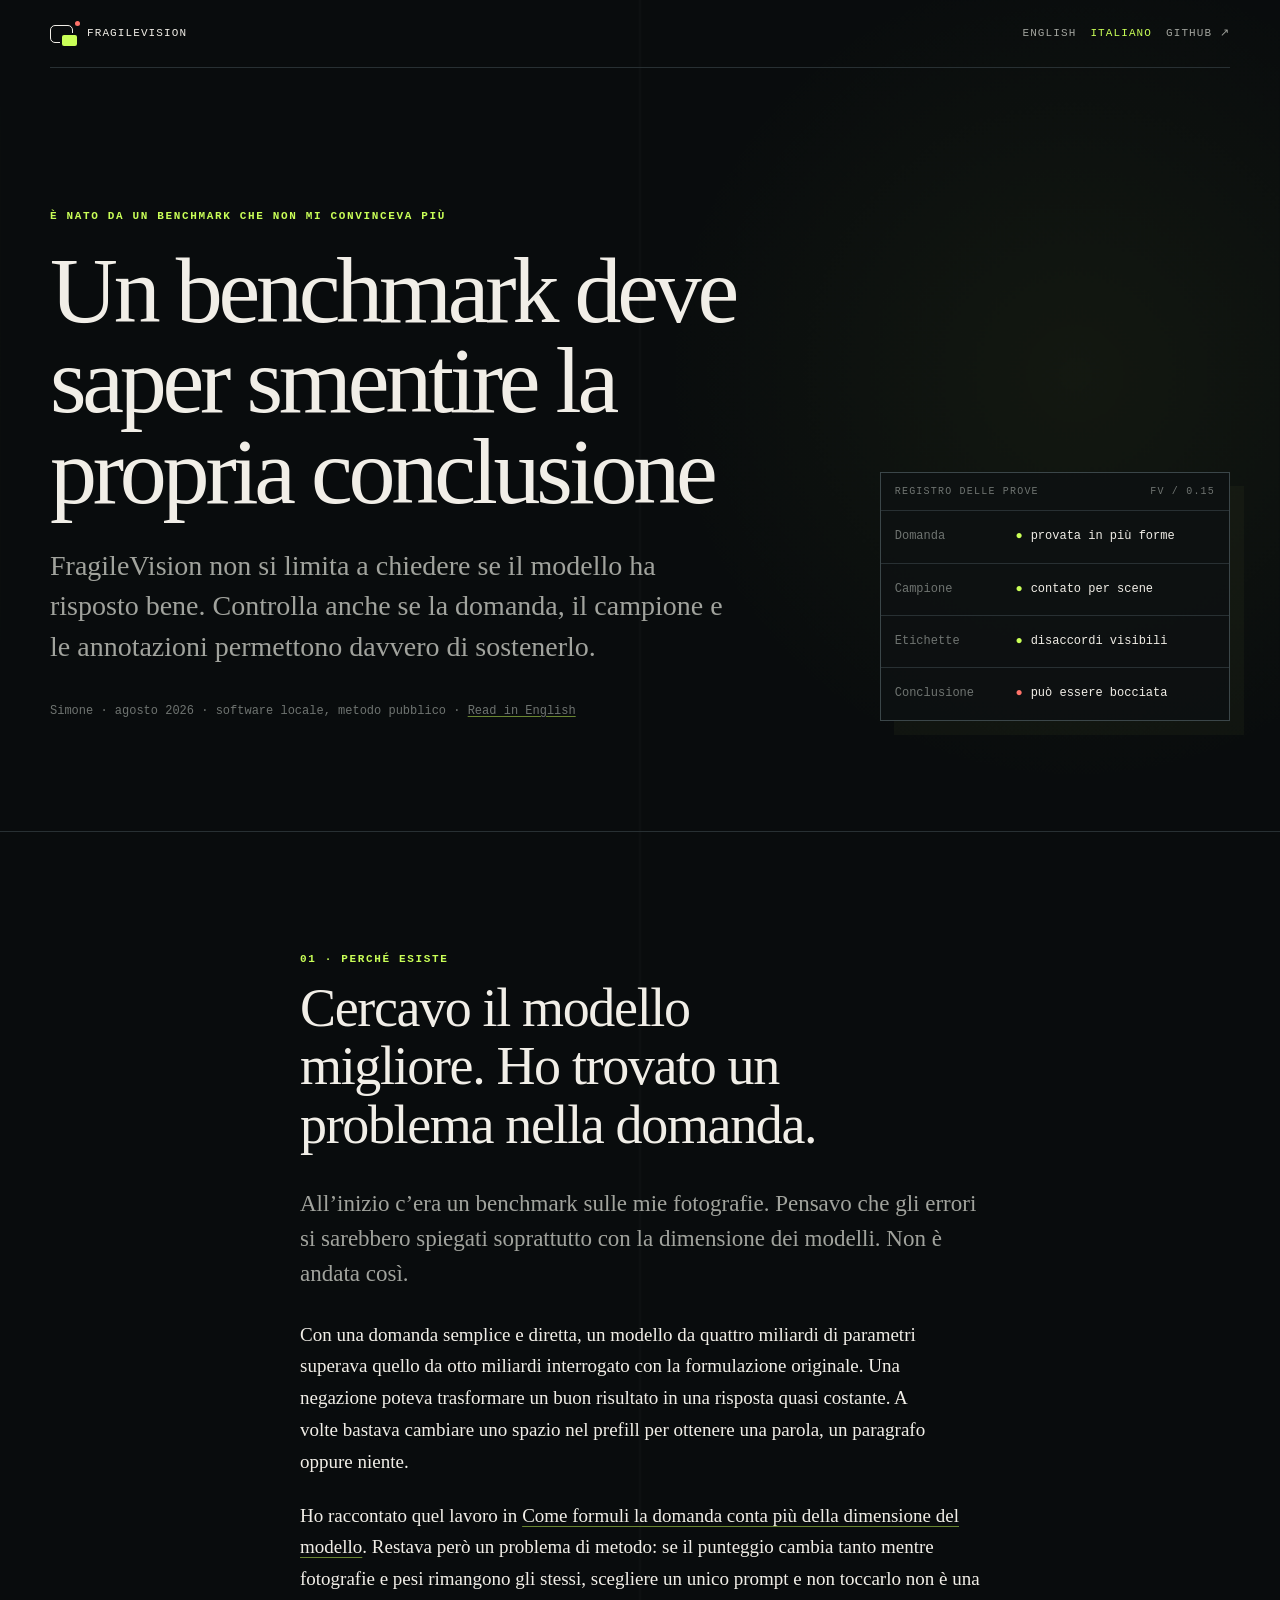
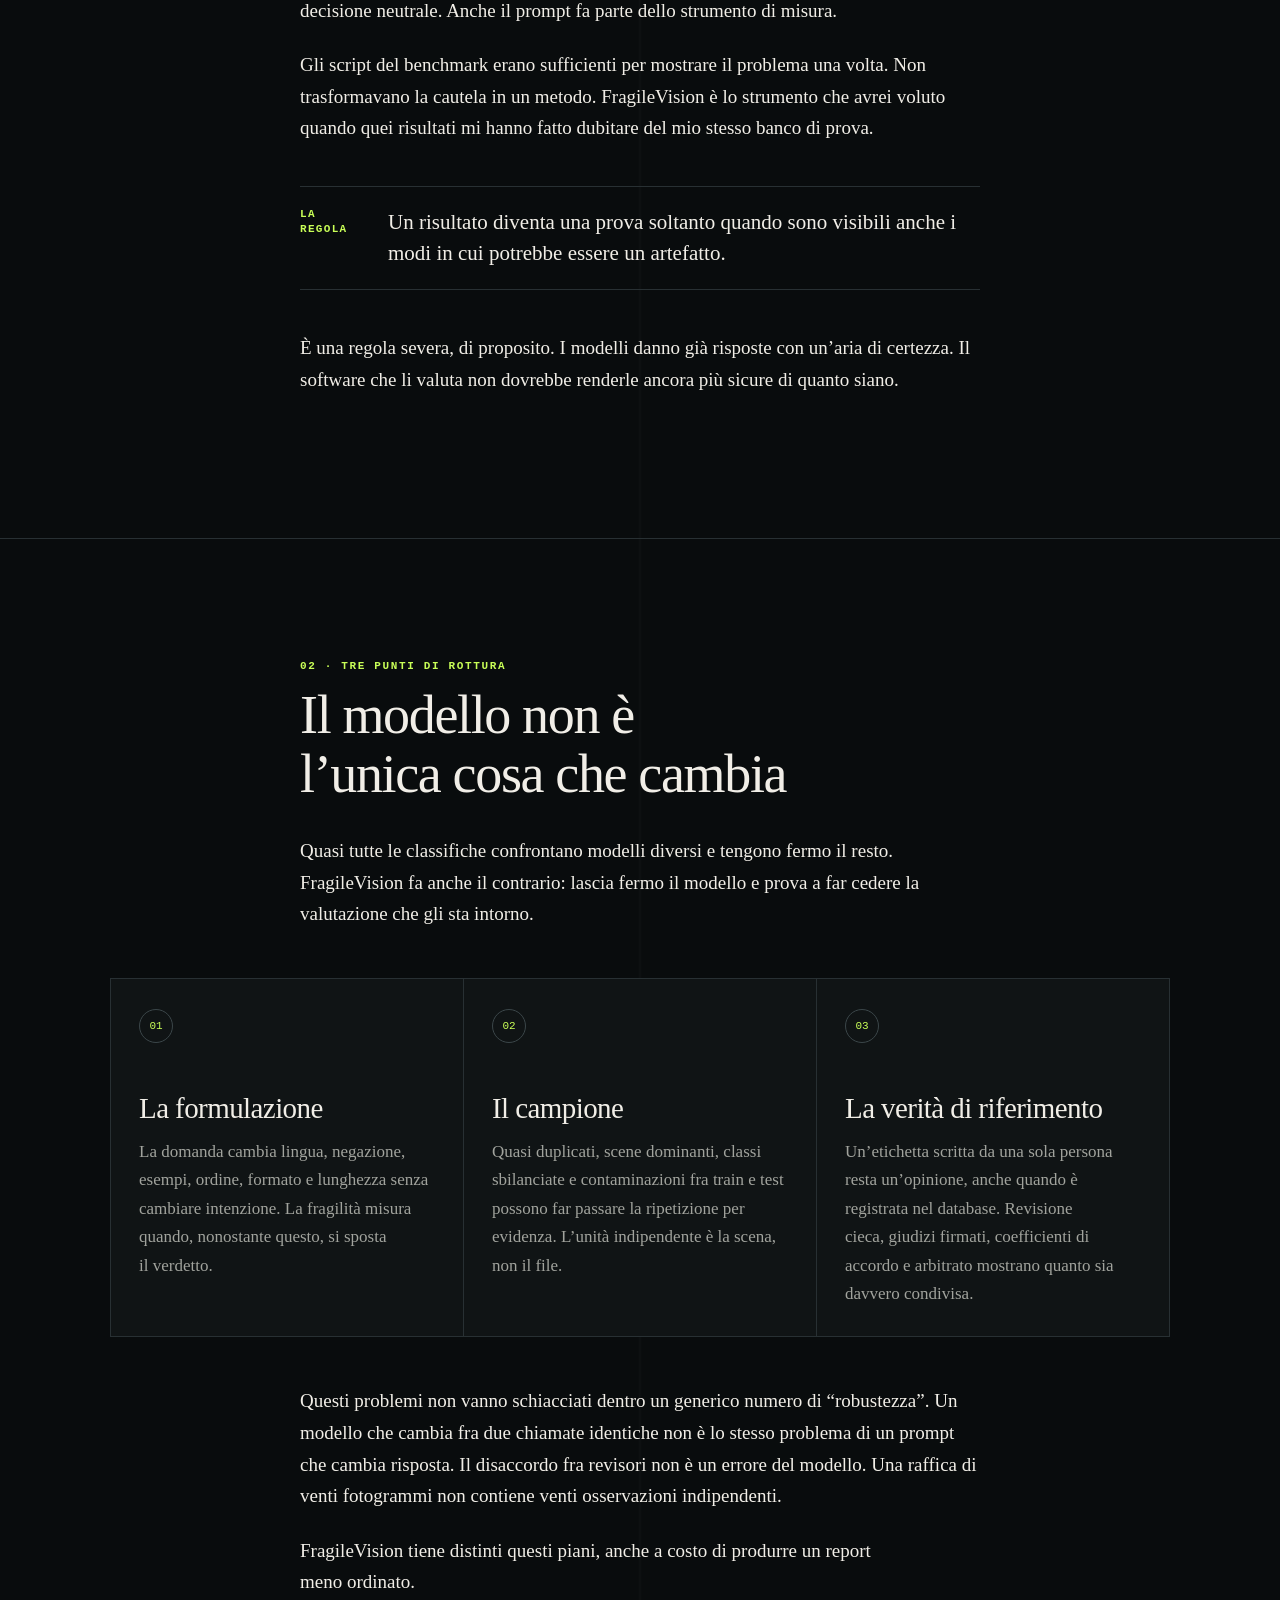
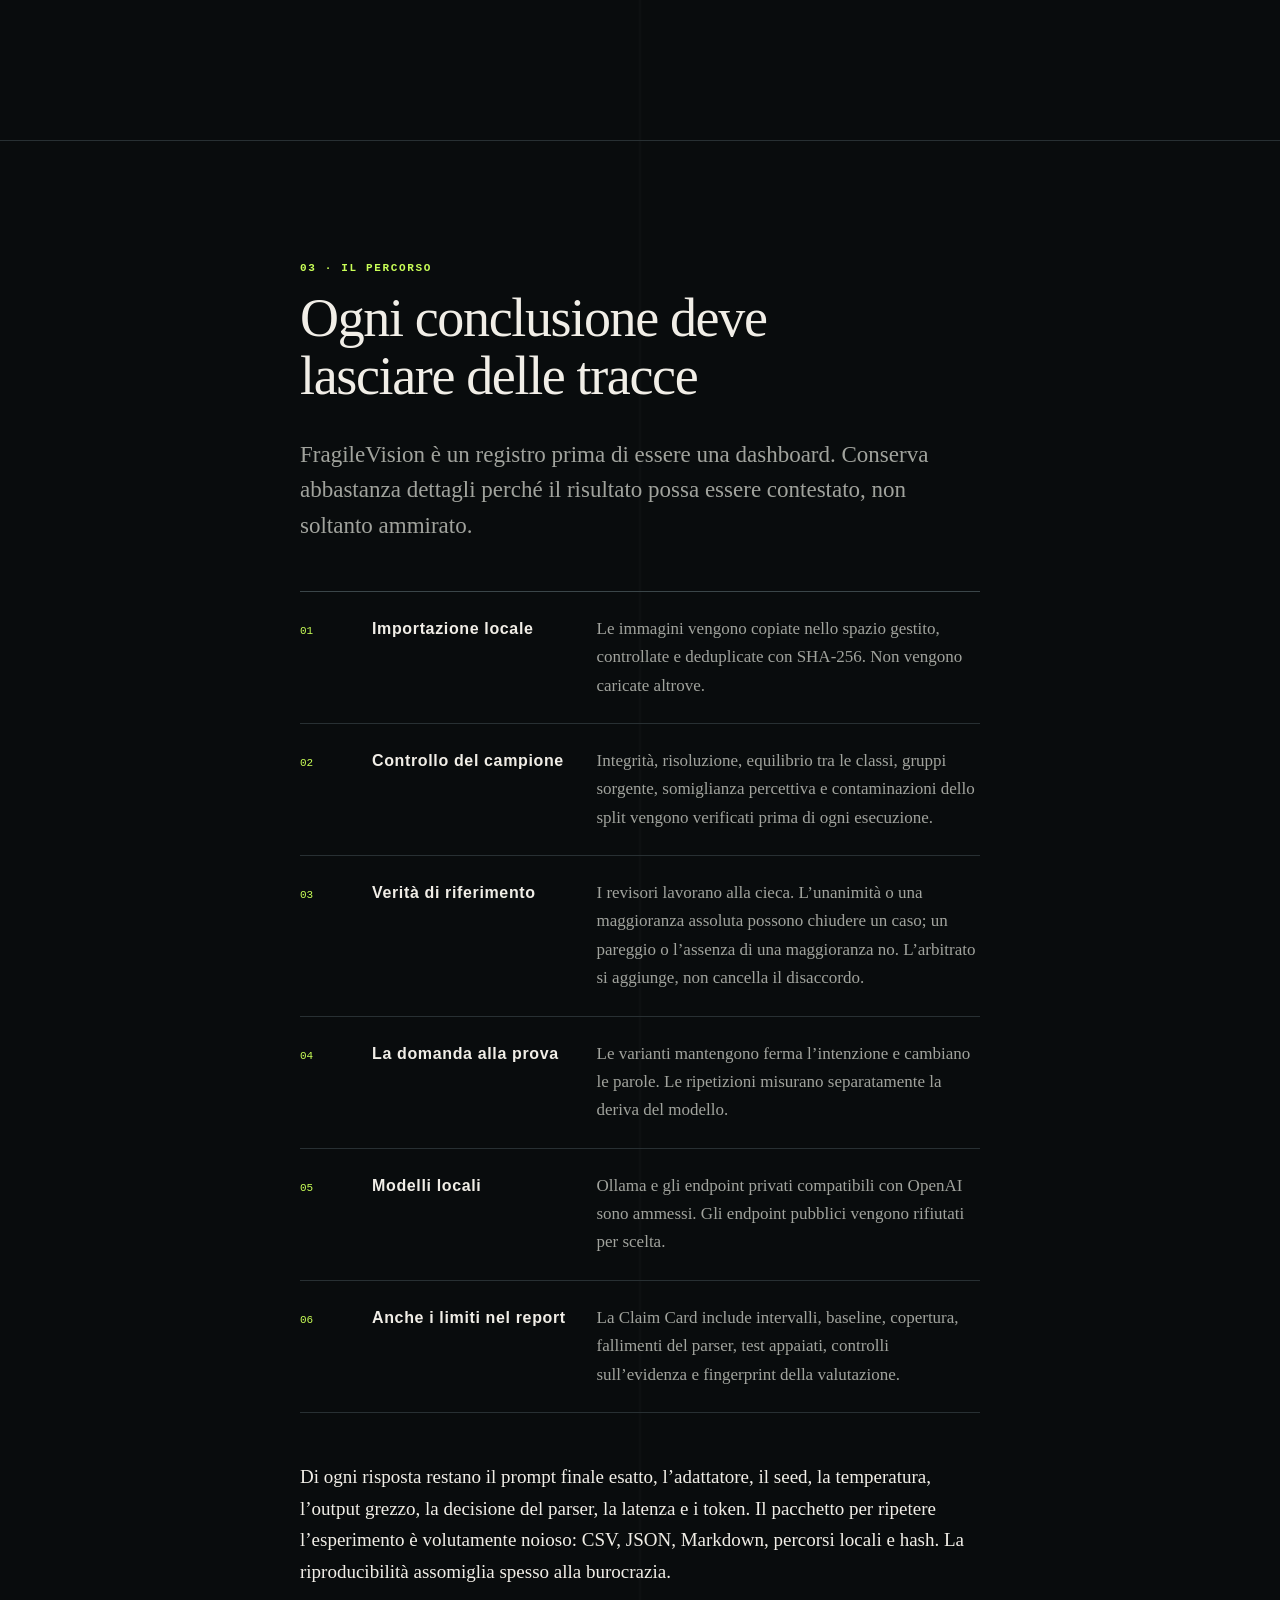
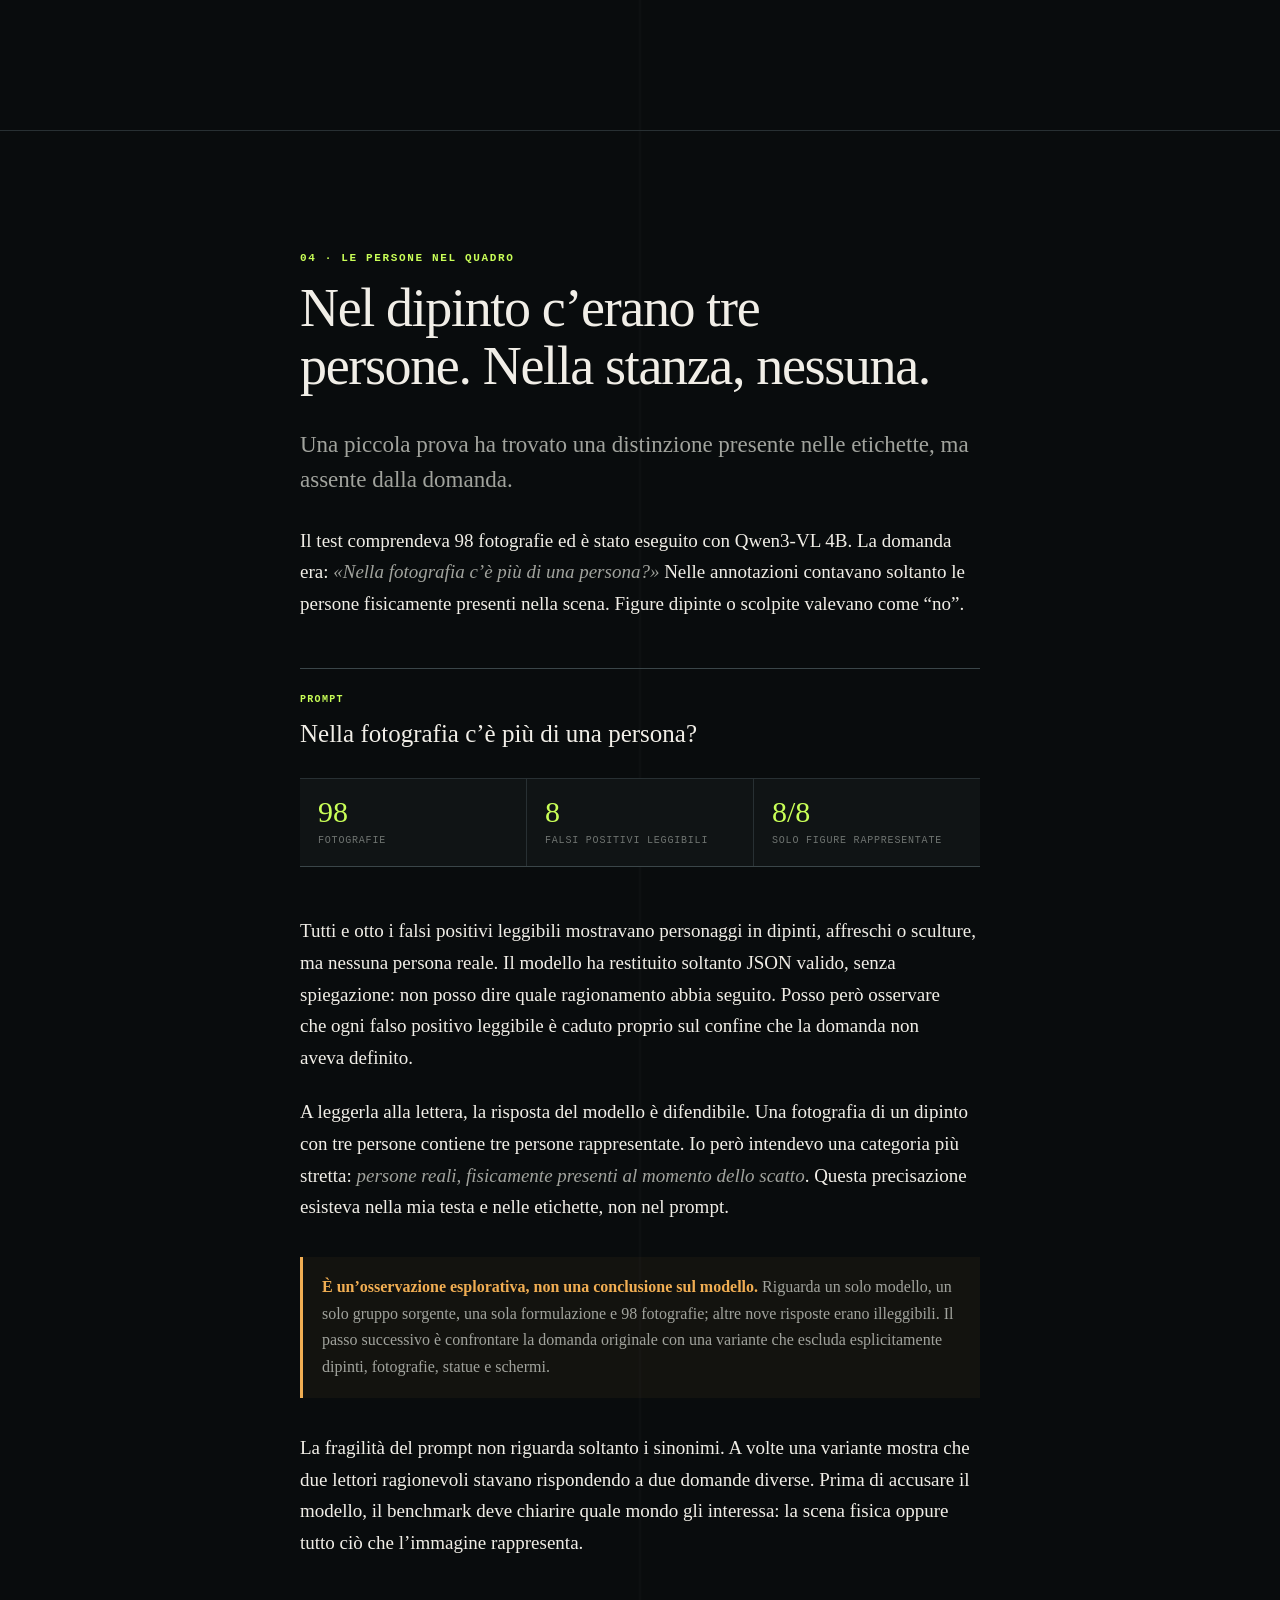
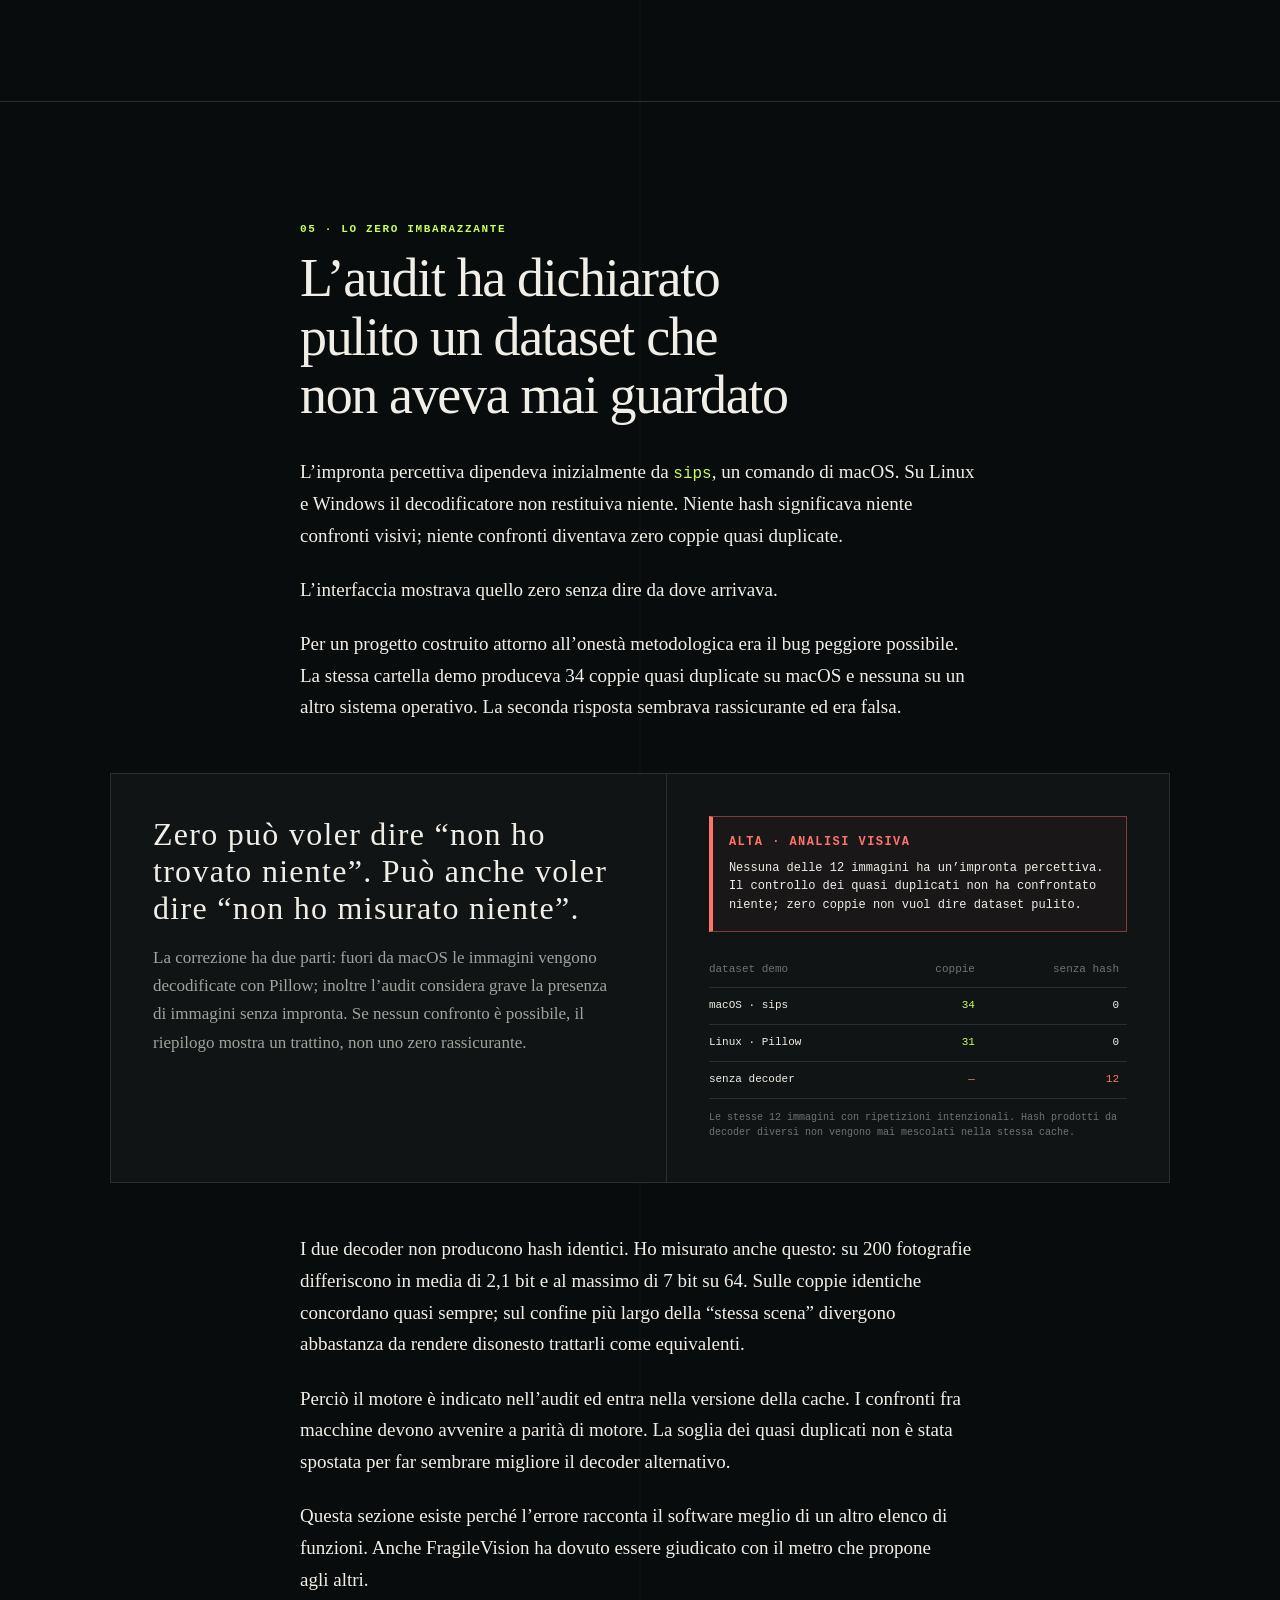
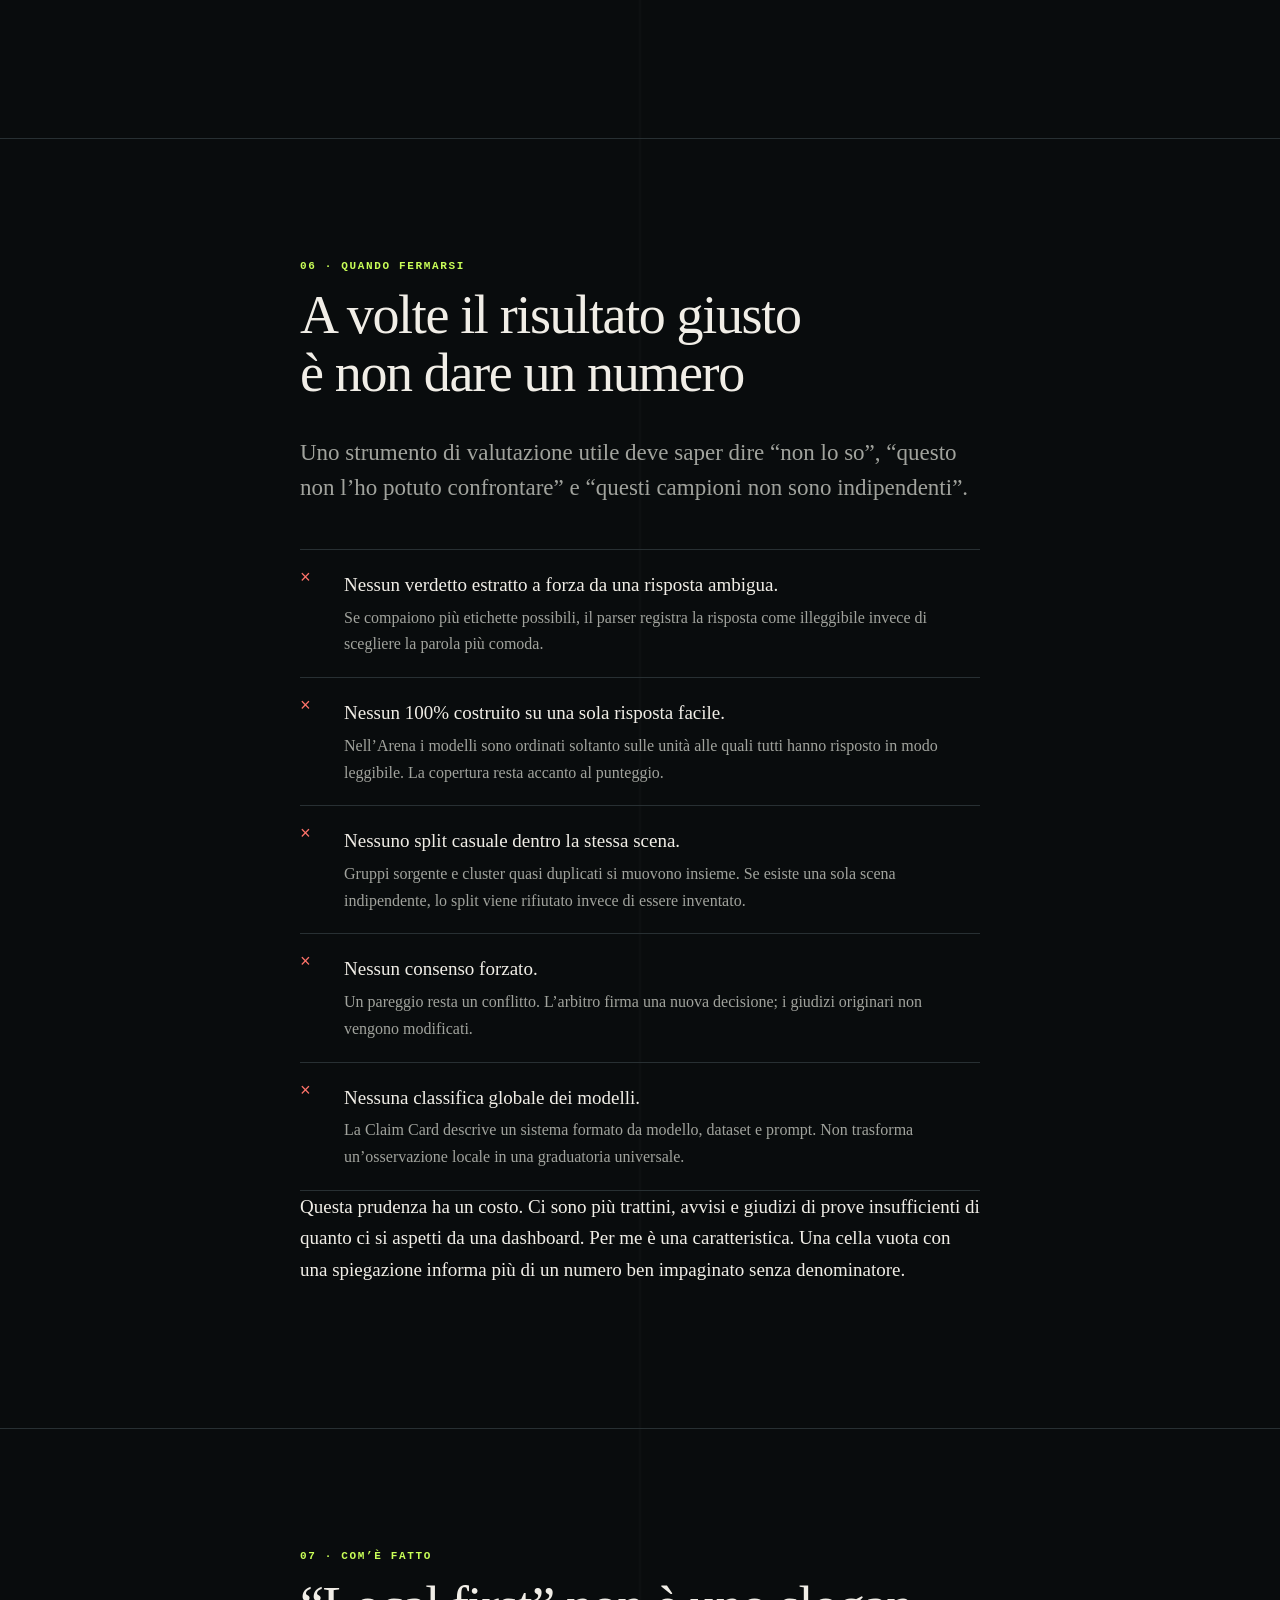
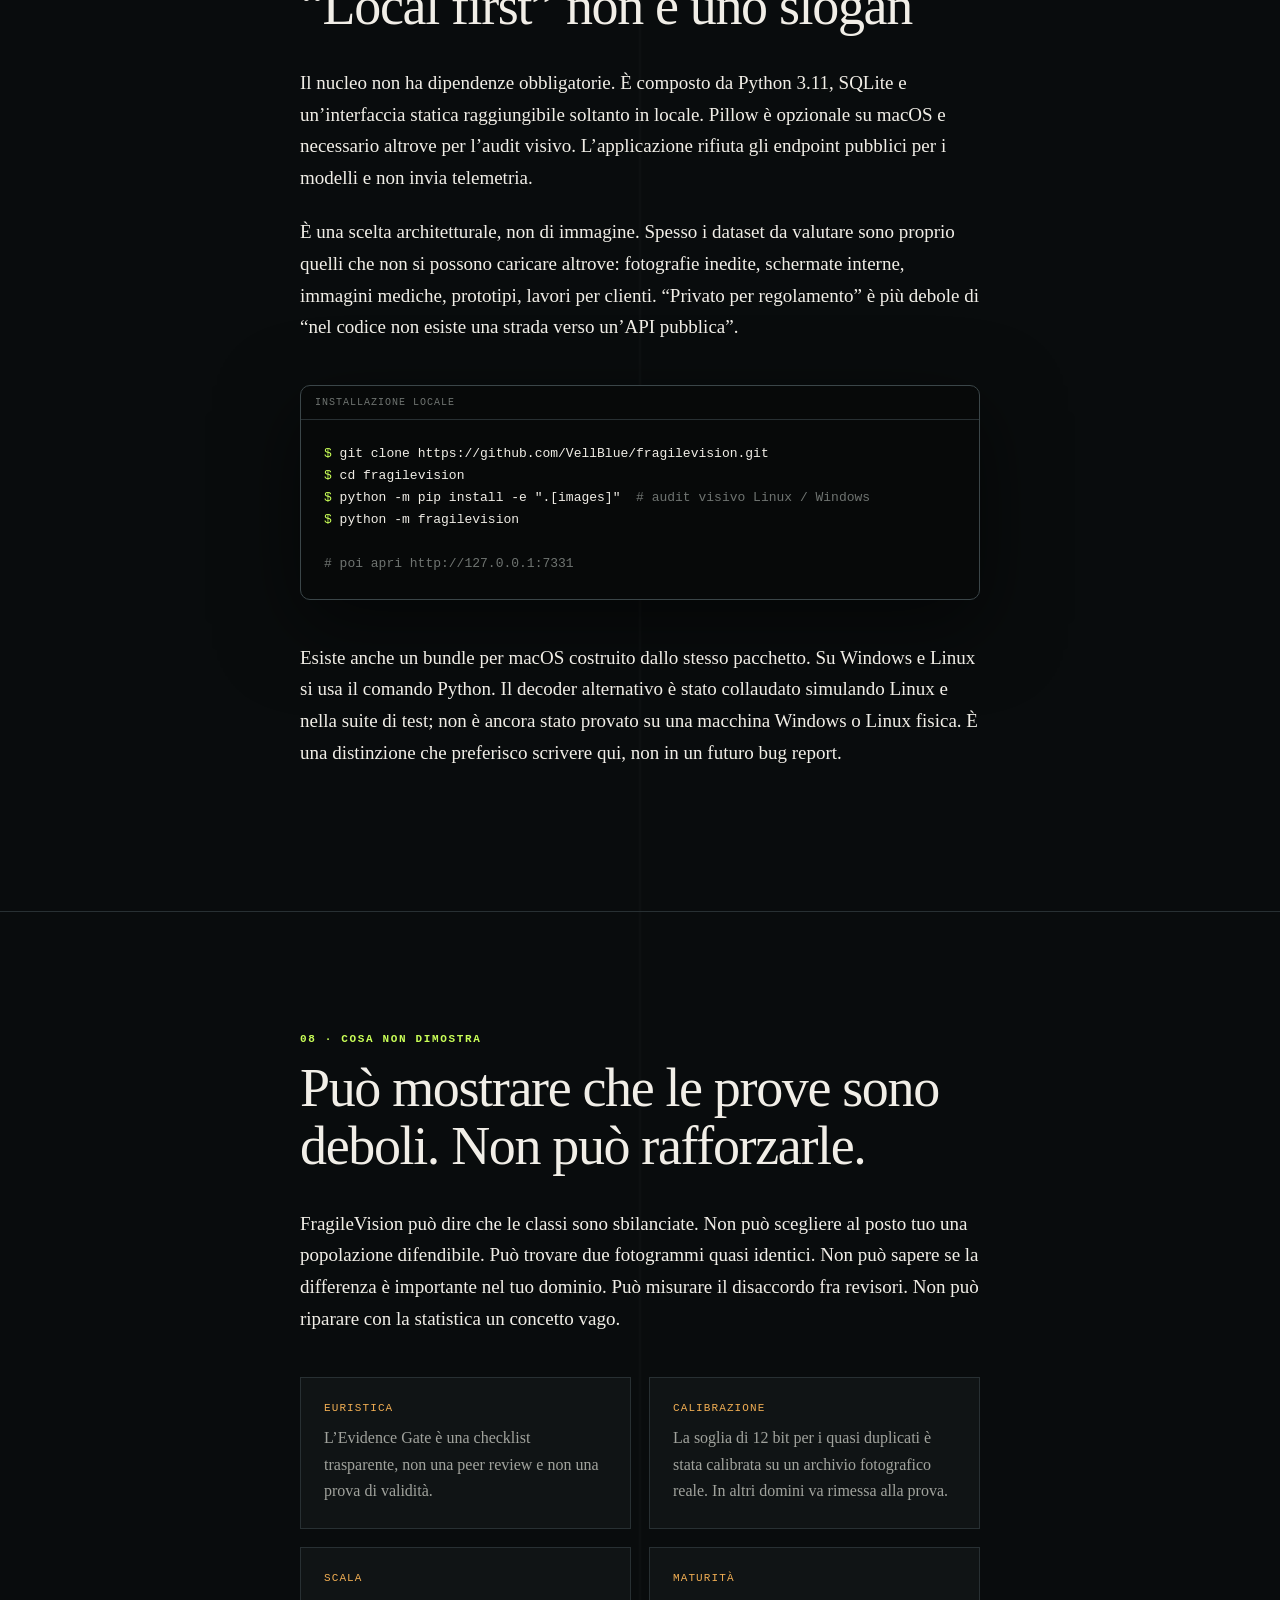
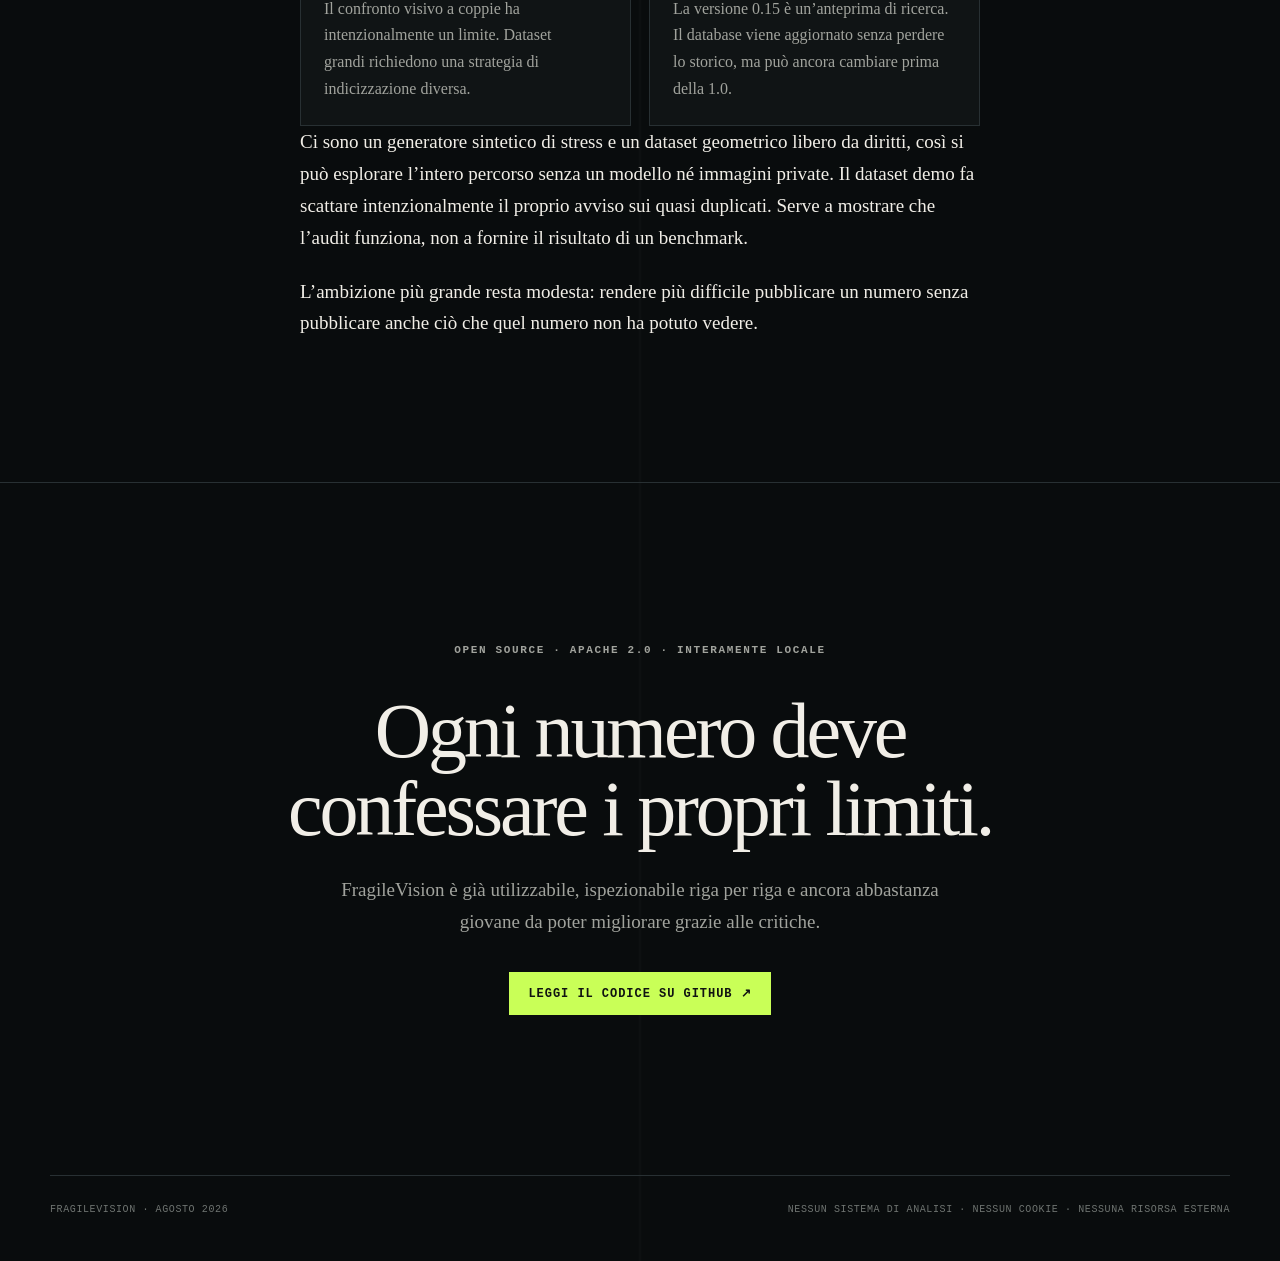
==== commit aaae21cc: "Document represented-people finding in README" ====
--- a/docs/it/index.html
+++ b/docs/it/index.html
@@ -50,7 +50,7 @@
         <p class="section-tag">01 · Perché esiste</p>
         <h2>Cercavo il modello migliore. Ho trovato un problema nella domanda.</h2>
         <p class="lead">All’inizio c’era un benchmark sulle mie fotografie. Pensavo che gli errori si sarebbero spiegati soprattutto con la dimensione dei modelli. Non è andata così.</p>
-        <p>Con una domanda breve e piana, un modello da quattro miliardi di parametri superava quello da otto miliardi interrogato con la formulazione originale. Una negazione poteva trasformare un buon risultato in una risposta quasi costante. A volte bastava cambiare uno spazio nel prefill per ottenere una parola, un paragrafo oppure niente.</p>
+        <p>Con una domanda semplice e diretta, un modello da quattro miliardi di parametri superava quello da otto miliardi interrogato con la formulazione originale. Una negazione poteva trasformare un buon risultato in una risposta quasi costante. A volte bastava cambiare uno spazio nel prefill per ottenere una parola, un paragrafo oppure niente.</p>
         <p>Ho raccontato quel lavoro in <a href="https://vellblue.github.io/vlm-photo-bench/it/">Come formuli la domanda conta più della dimensione del modello</a>. Restava però un problema di metodo: se il punteggio cambia tanto mentre fotografie e pesi rimangono gli stessi, scegliere un unico prompt e non toccarlo non è una decisione neutrale. Anche il prompt fa parte dello strumento di misura.</p>
         <p>Gli script del benchmark erano sufficienti per mostrare il problema una volta. Non trasformavano la cautela in un metodo. FragileVision è lo strumento che avrei voluto quando quei risultati mi hanno fatto dubitare del mio stesso banco di prova.</p>
 
@@ -111,7 +111,7 @@
           </div>
           <div class="flow-row">
             <b>03</b><h3>Verità di riferimento</h3>
-            <p>I revisori lavorano alla cieca. L’unanimità o una maggioranza netta possono chiudere un caso; un pareggio o l’assenza di una maggioranza no. L’arbitrato si aggiunge, non cancella il disaccordo.</p>
+            <p>I revisori lavorano alla cieca. L’unanimità o una maggioranza assoluta possono chiudere un caso; un pareggio o l’assenza di una maggioranza no. L’arbitrato si aggiunge, non cancella il disaccordo.</p>
           </div>
           <div class="flow-row">
             <b>04</b><h3>La domanda alla prova</h3>
@@ -189,7 +189,7 @@
 
       <div class="measure">
         <p>I due decoder non producono hash identici. Ho misurato anche questo: su 200 fotografie differiscono in media di 2,1 bit e al massimo di 7 bit su 64. Sulle coppie identiche concordano quasi sempre; sul confine più largo della “stessa scena” divergono abbastanza da rendere disonesto trattarli come equivalenti.</p>
-        <p>Perciò il motore è nominato nell’audit ed entra nella versione della cache. I confronti fra macchine devono avvenire a parità di motore. La soglia dei quasi duplicati non è stata spostata per far sembrare migliore il fallback.</p>
+        <p>Perciò il motore è indicato nell’audit ed entra nella versione della cache. I confronti fra macchine devono avvenire a parità di motore. La soglia dei quasi duplicati non è stata spostata per far sembrare migliore il decoder alternativo.</p>
         <p>Questa sezione esiste perché l’errore racconta il software meglio di un altro elenco di funzioni. Anche FragileVision ha dovuto essere giudicato con il metro che propone agli altri.</p>
       </div>
     </section>
@@ -204,7 +204,7 @@
           <div class="refusal"><b>×</b><p>Nessun verdetto estratto a forza da una risposta ambigua.<span>Se compaiono più etichette possibili, il parser registra la risposta come illeggibile invece di scegliere la parola più comoda.</span></p></div>
           <div class="refusal"><b>×</b><p>Nessun 100% costruito su una sola risposta facile.<span>Nell’Arena i modelli sono ordinati soltanto sulle unità alle quali tutti hanno risposto in modo leggibile. La copertura resta accanto al punteggio.</span></p></div>
           <div class="refusal"><b>×</b><p>Nessuno split casuale dentro la stessa scena.<span>Gruppi sorgente e cluster quasi duplicati si muovono insieme. Se esiste una sola scena indipendente, lo split viene rifiutato invece di essere inventato.</span></p></div>
-          <div class="refusal"><b>×</b><p>Nessun consenso forzato.<span>Un pareggio resta un conflitto. L’arbitro firma una nuova decisione; i revisori originali non vengono riscritti.</span></p></div>
+          <div class="refusal"><b>×</b><p>Nessun consenso forzato.<span>Un pareggio resta un conflitto. L’arbitro firma una nuova decisione; i giudizi originari non vengono modificati.</span></p></div>
           <div class="refusal"><b>×</b><p>Nessuna classifica globale dei modelli.<span>La Claim Card descrive un sistema formato da modello, dataset e prompt. Non trasforma un’osservazione locale in una graduatoria universale.</span></p></div>
         </div>
 
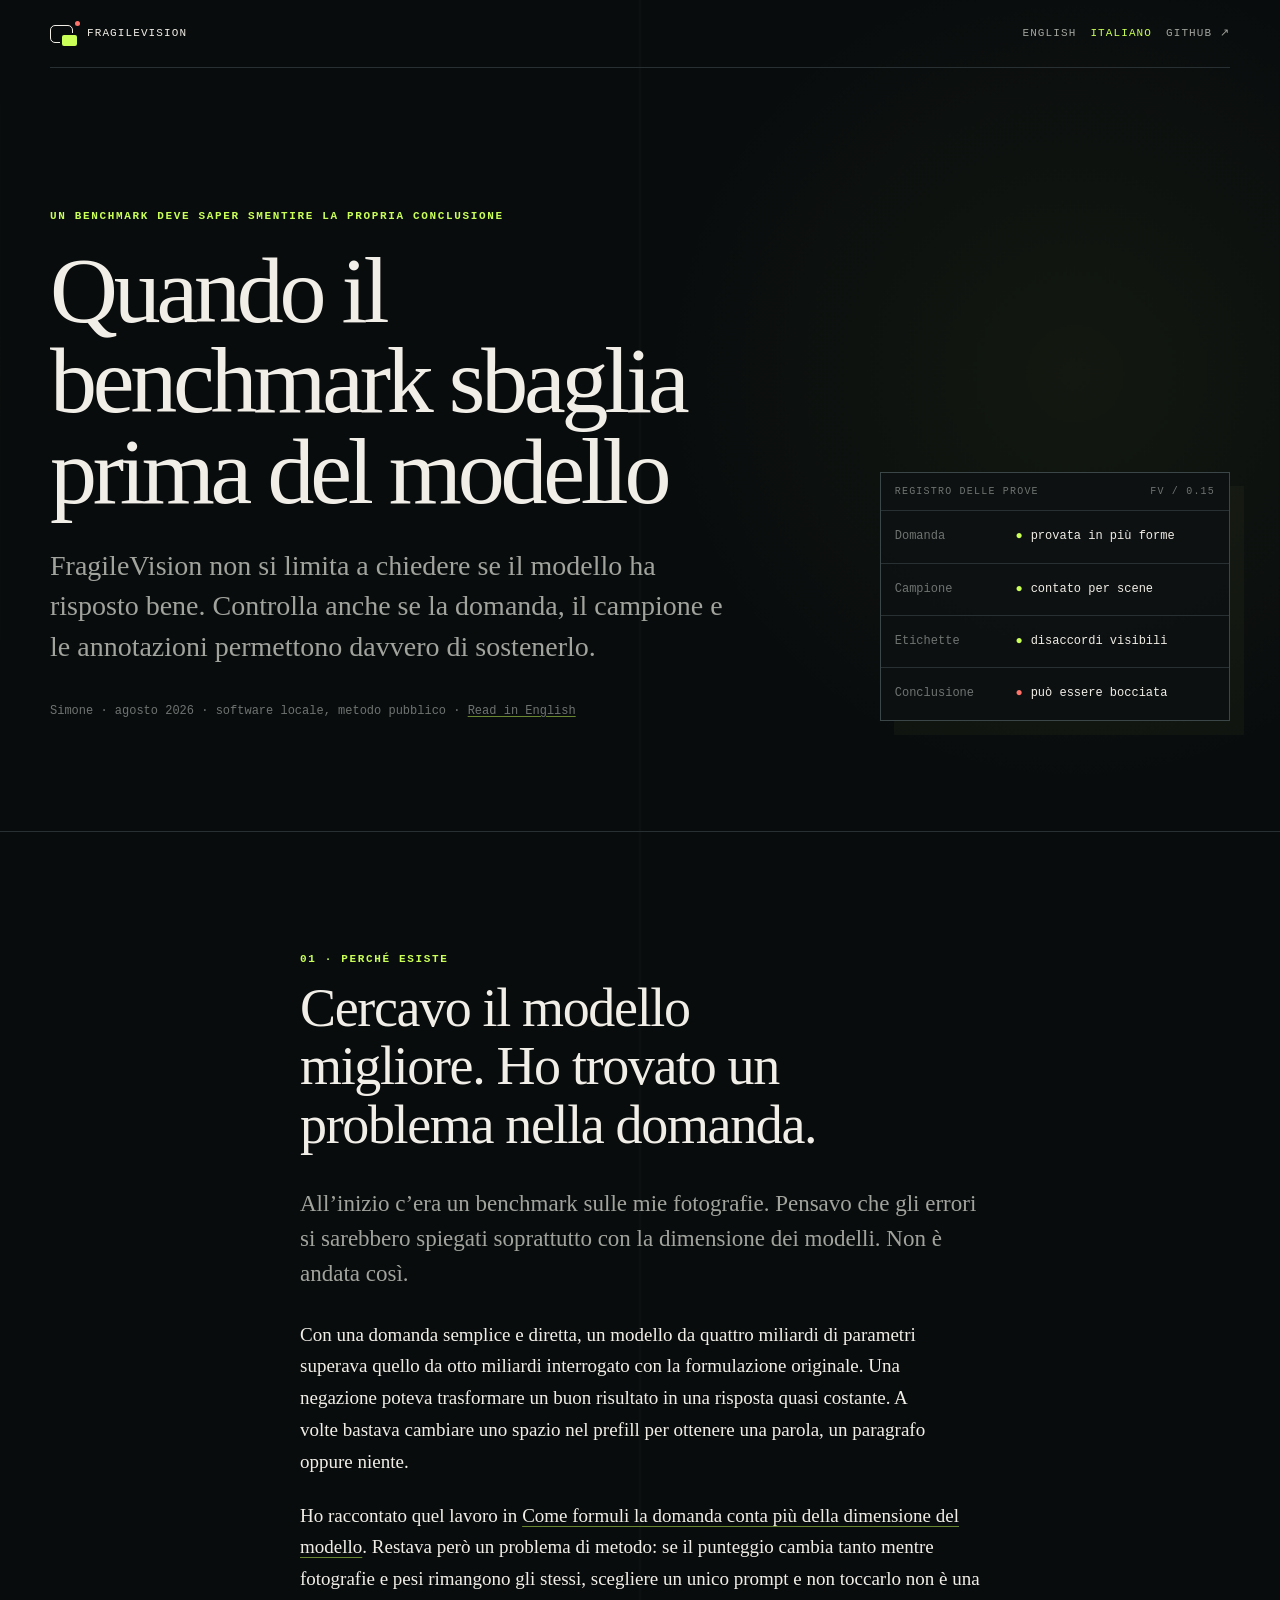
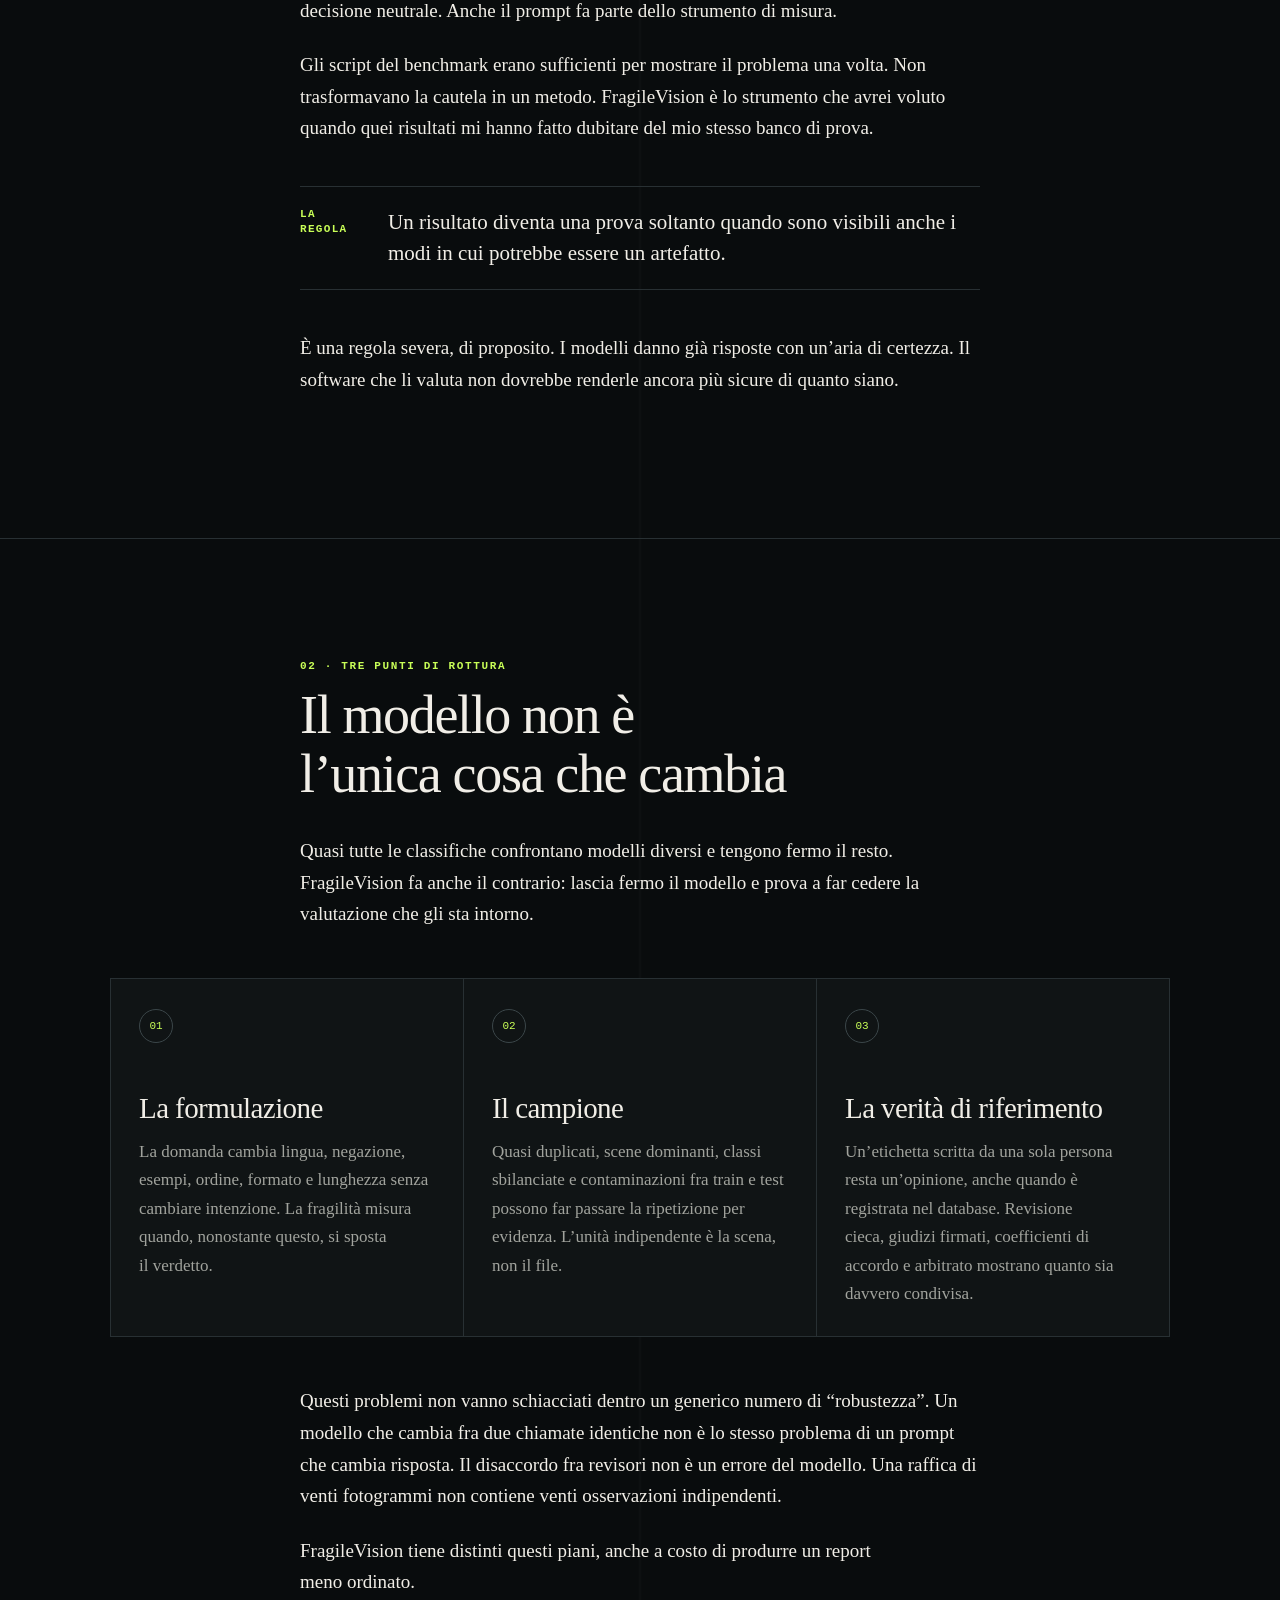
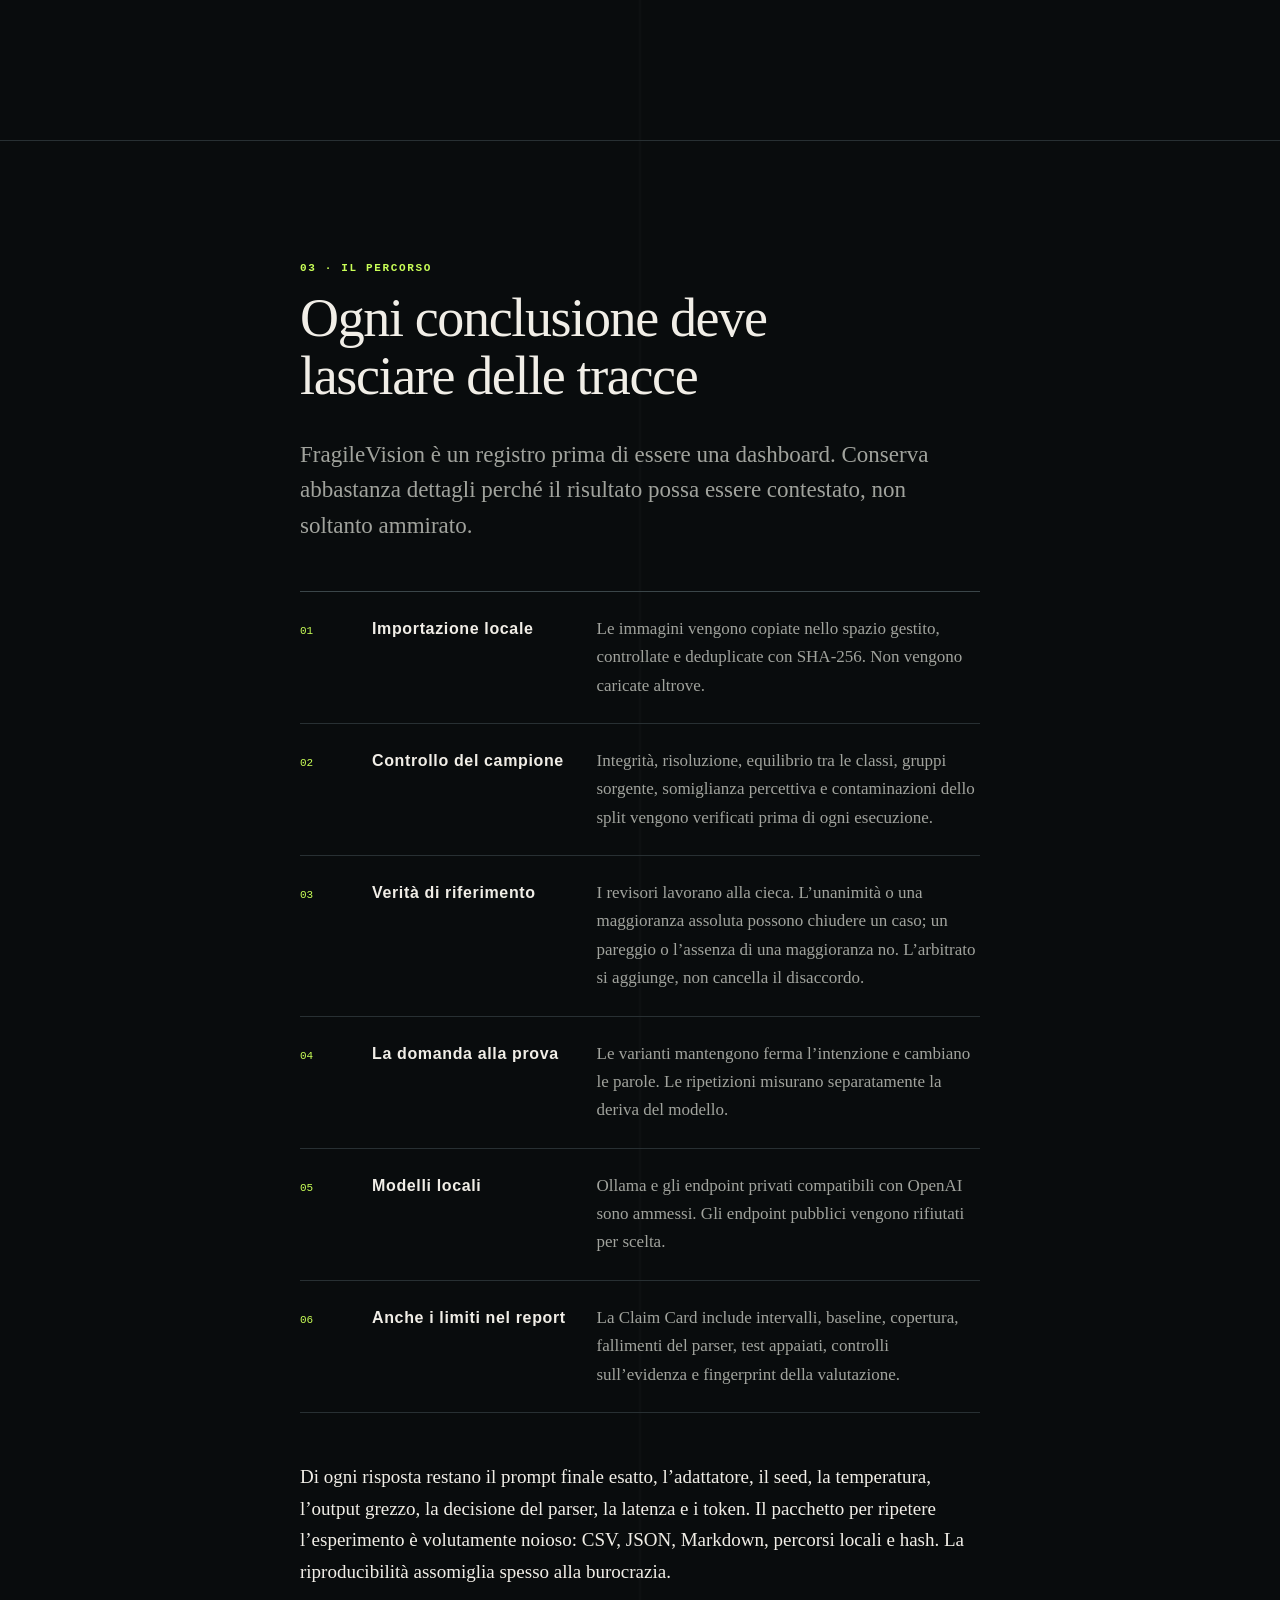
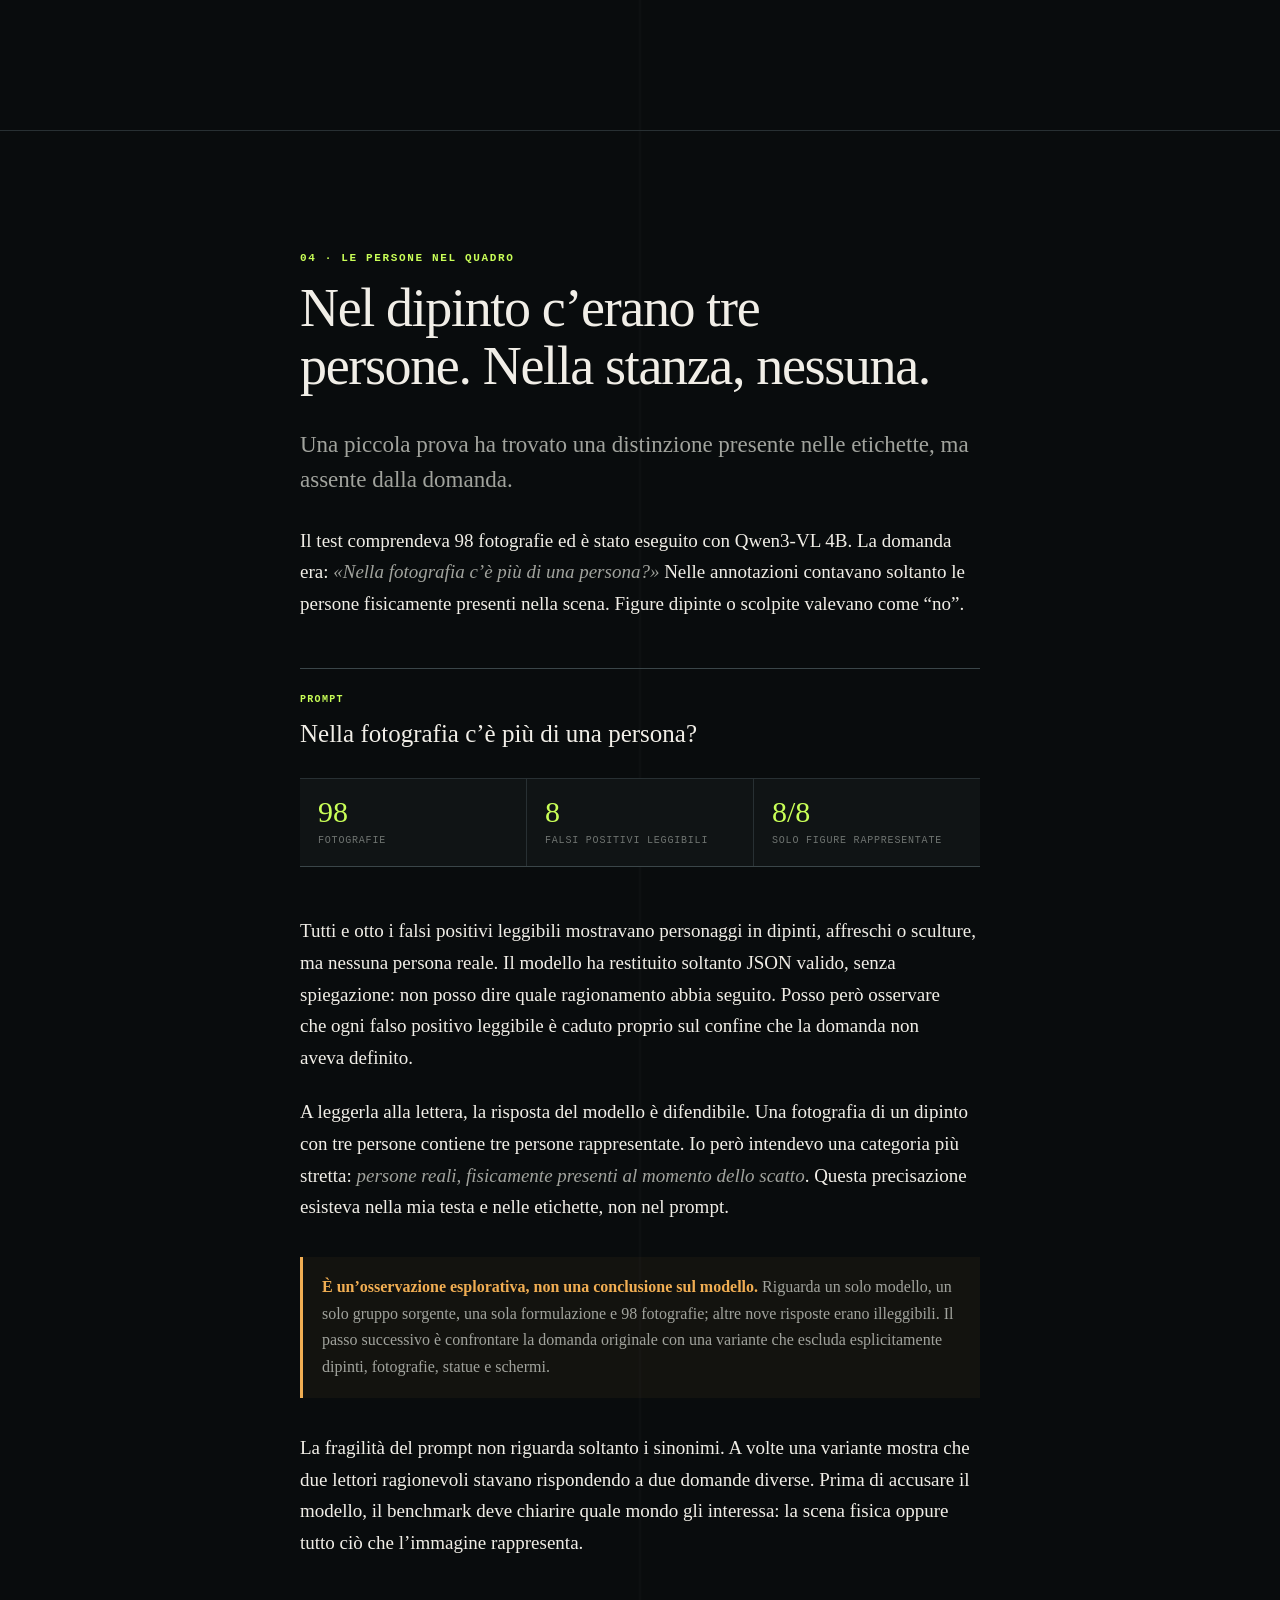
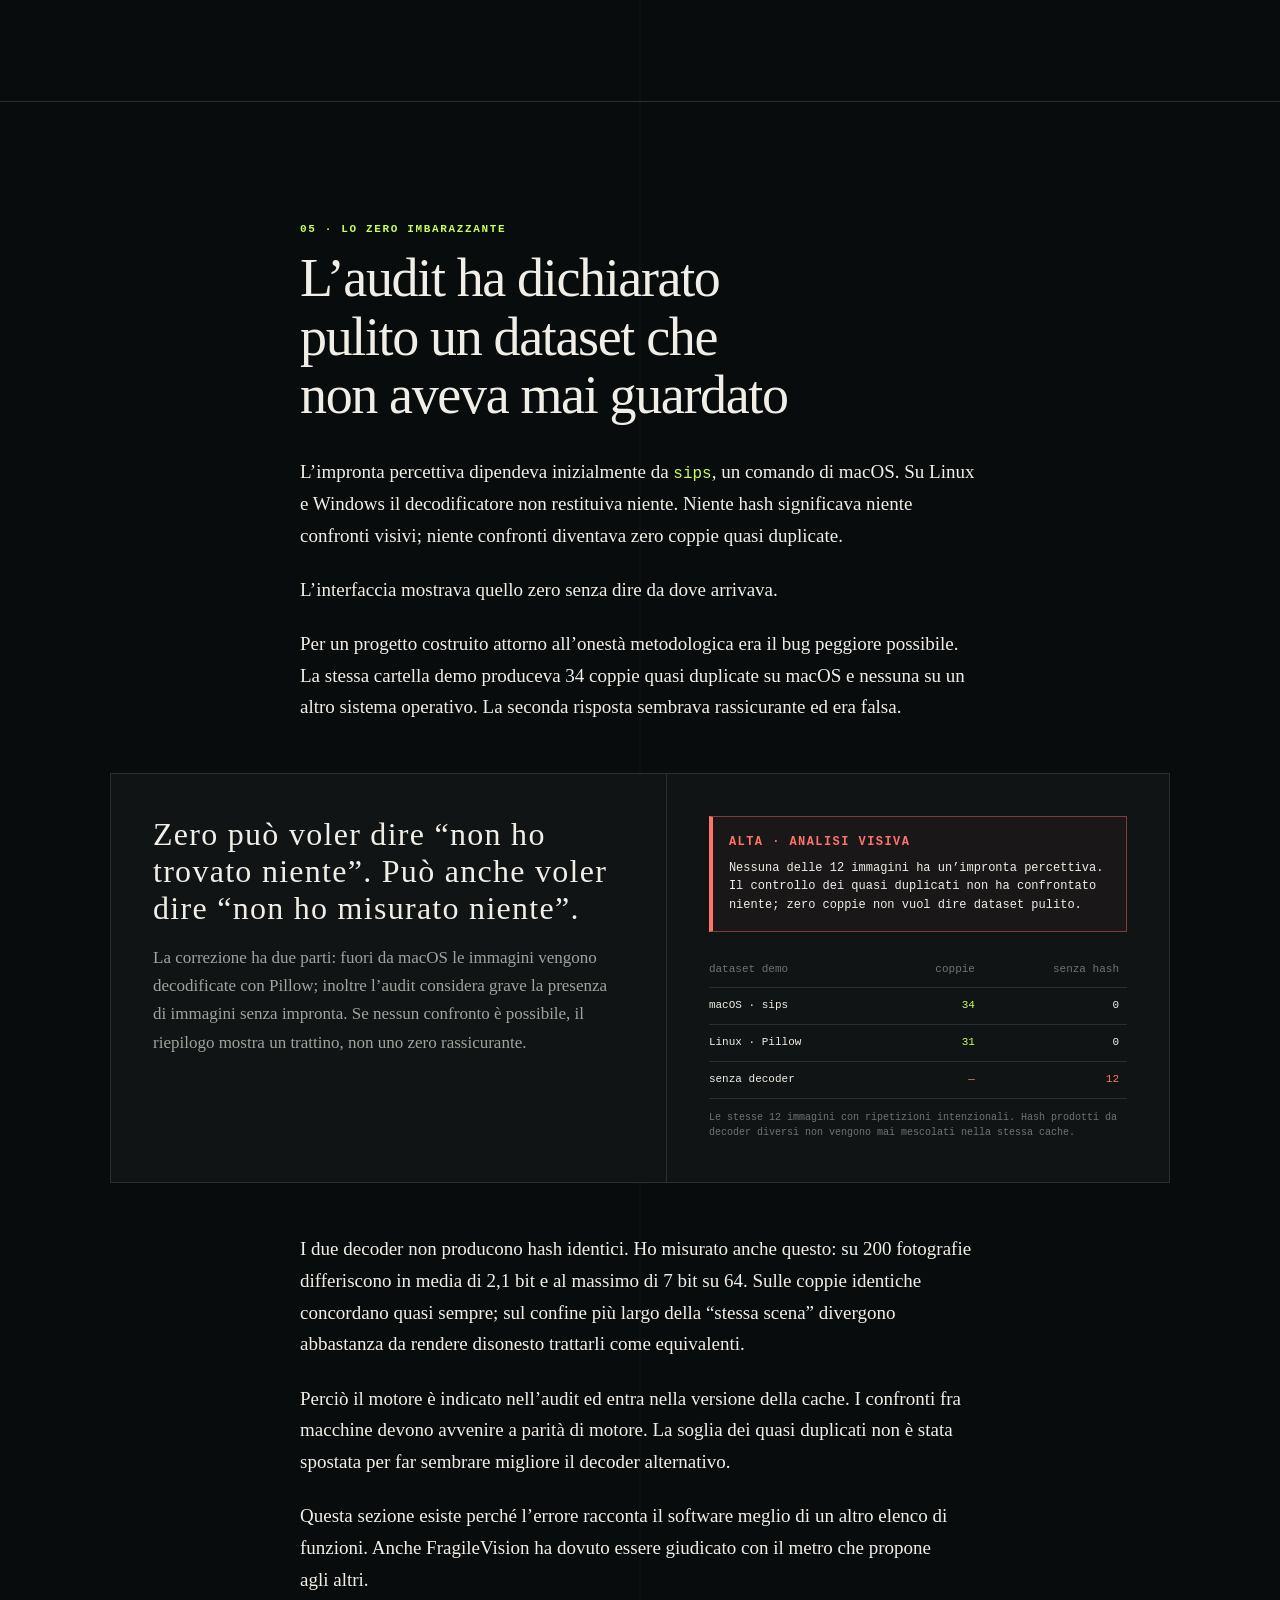
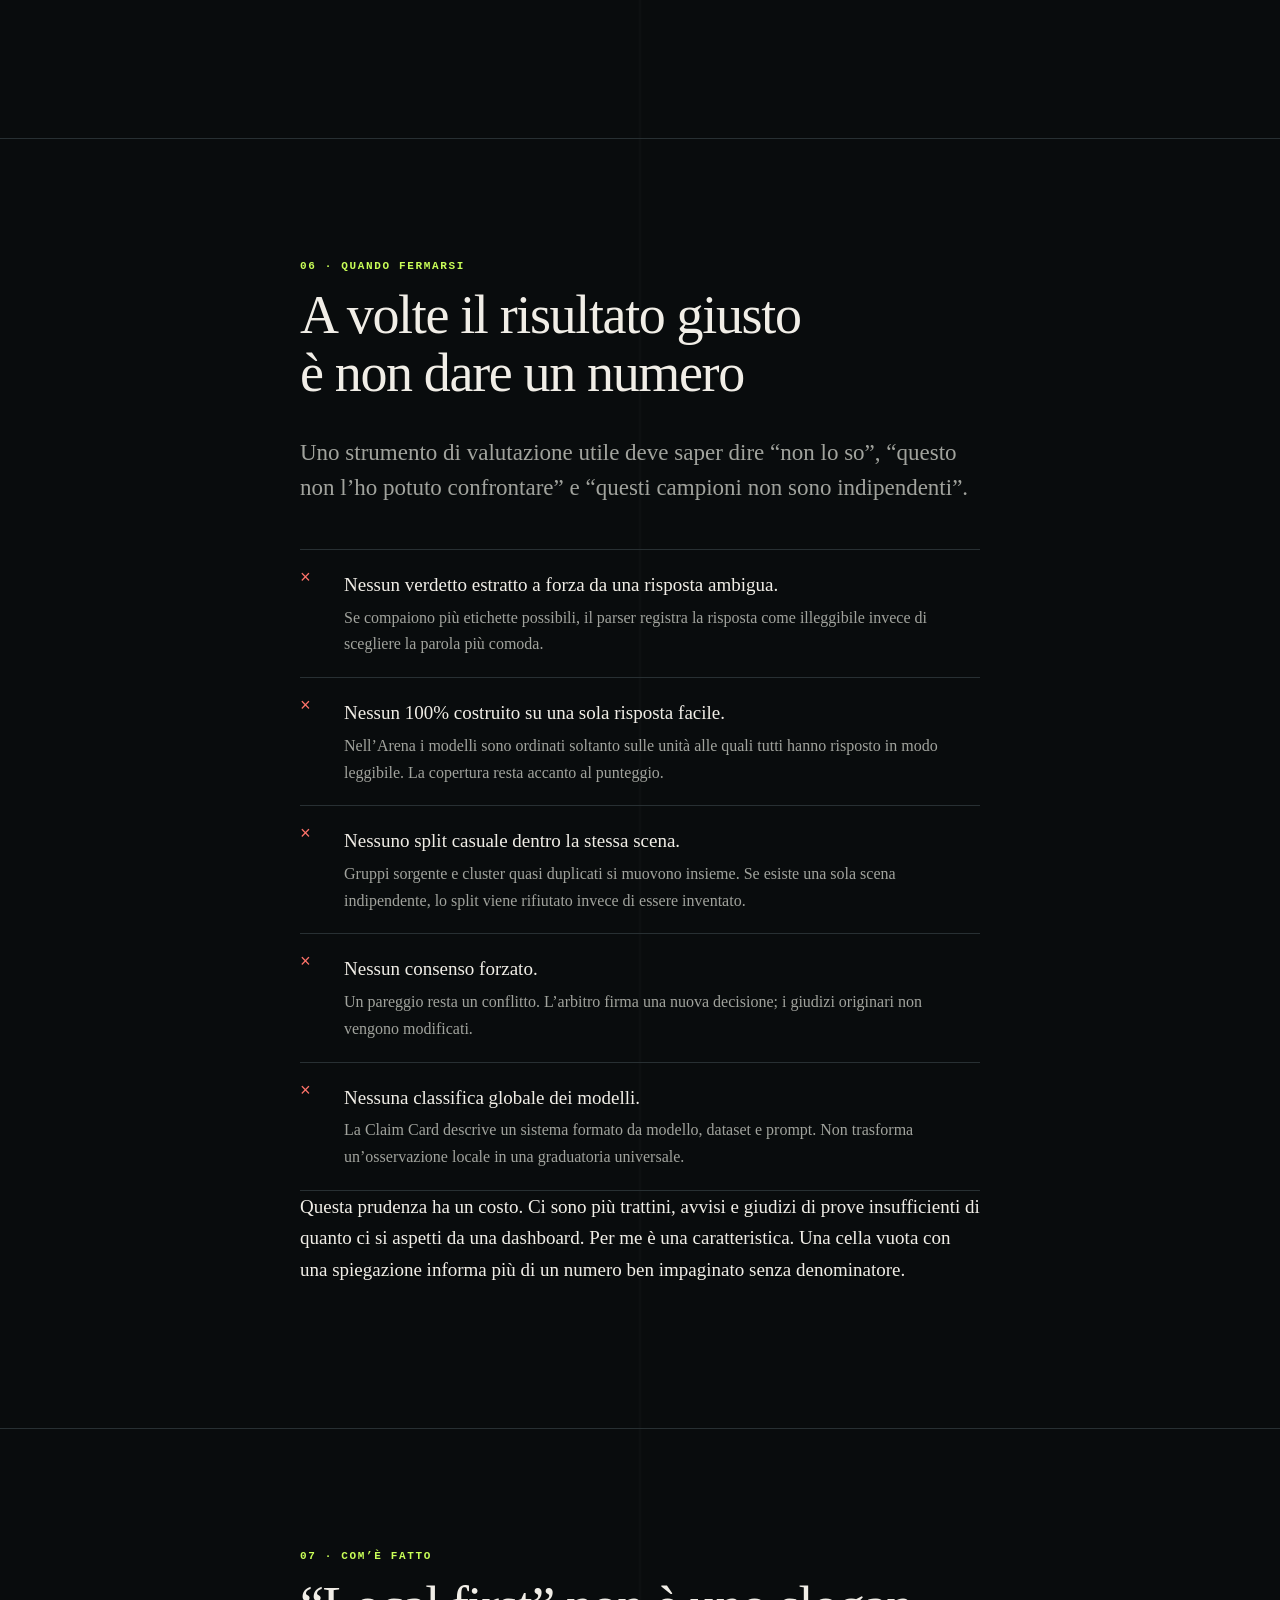
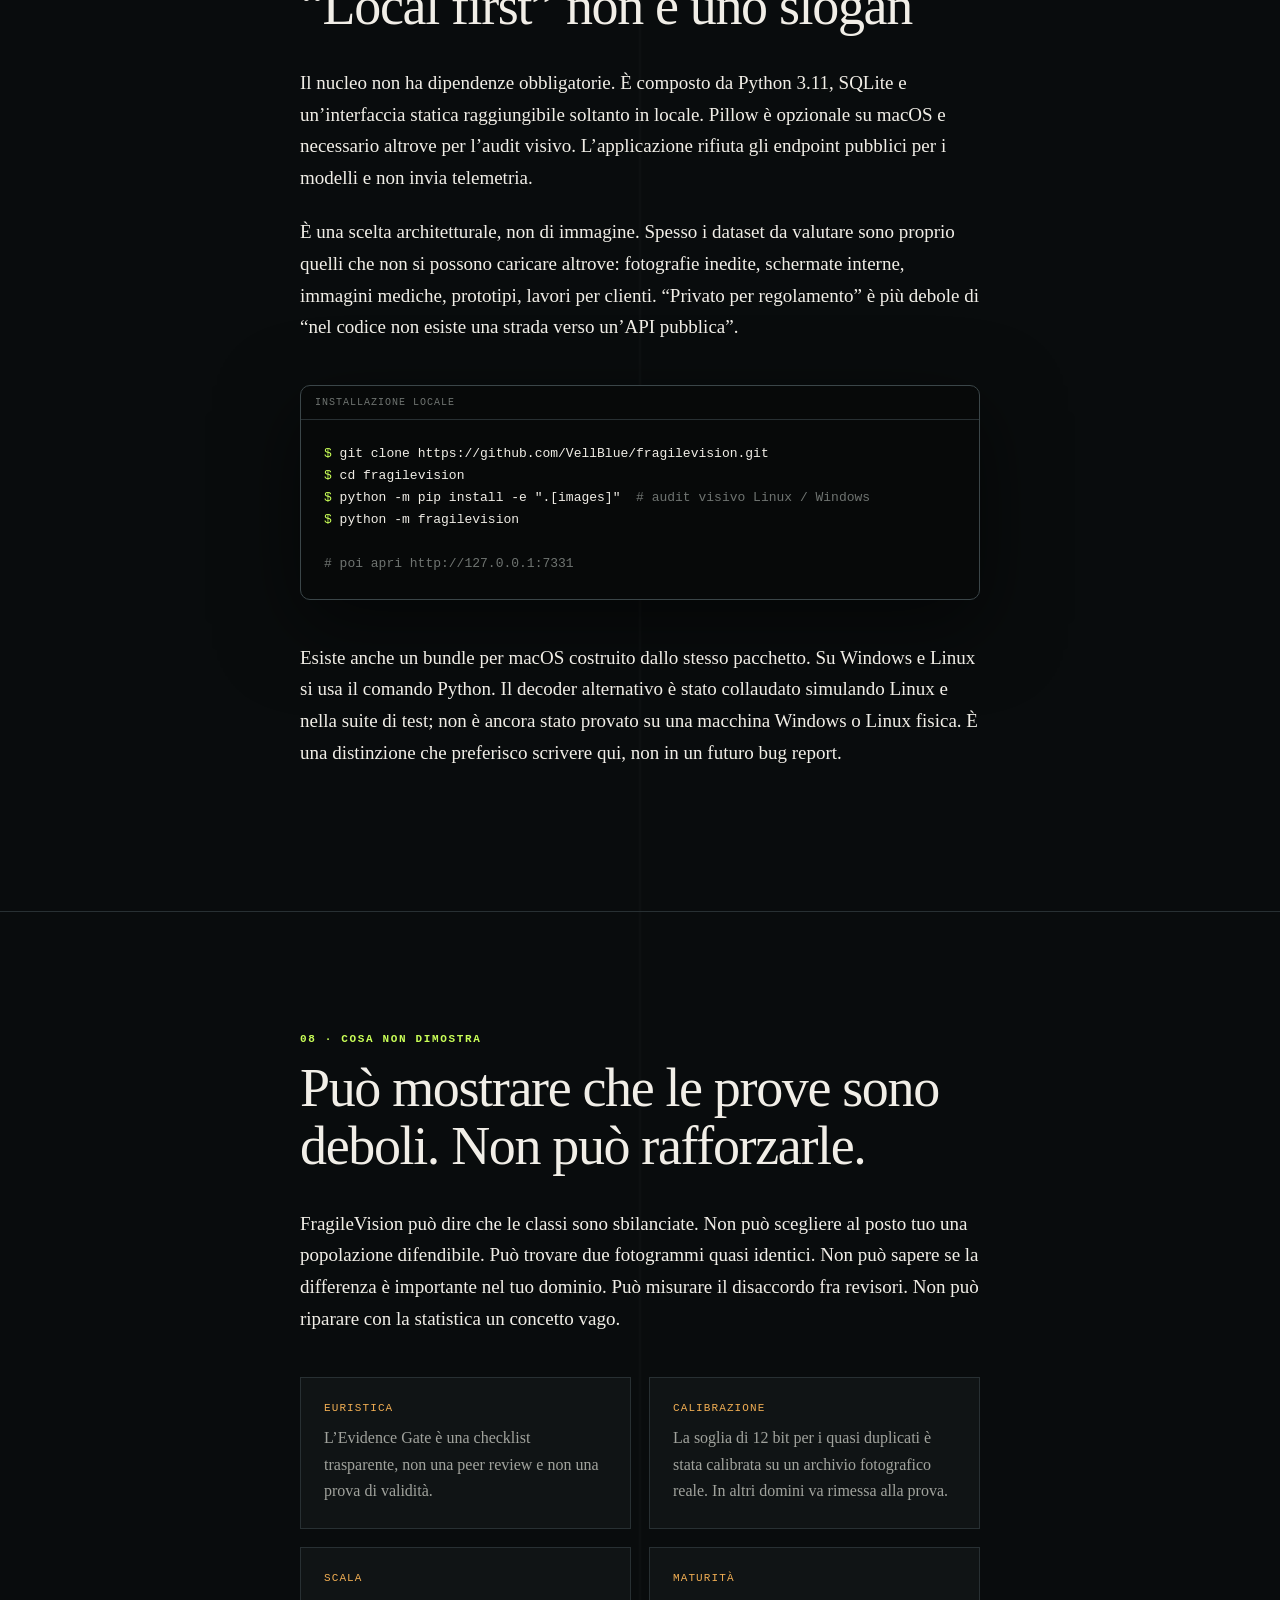
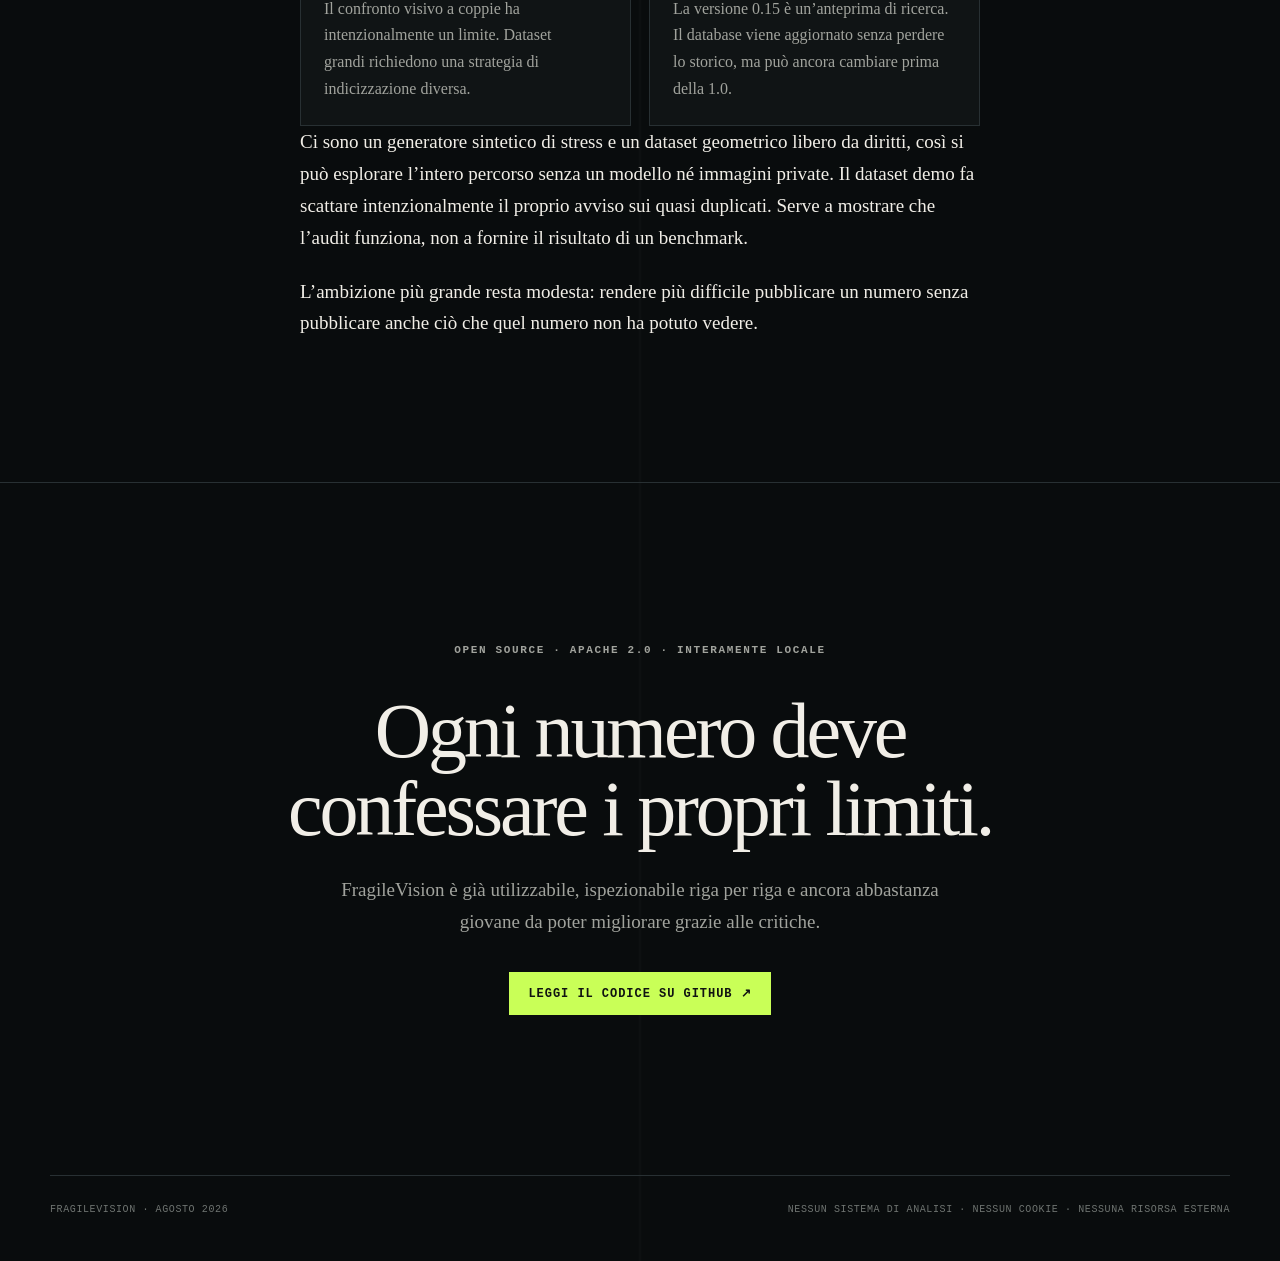
==== commit 483cf01f: "Sharpen article title for sharing" ====
--- a/docs/it/index.html
+++ b/docs/it/index.html
@@ -3,9 +3,27 @@
 <head>
   <meta charset="utf-8">
   <meta name="viewport" content="width=device-width, initial-scale=1">
-  <title>Un benchmark deve saper smentire la propria conclusione — FragileVision</title>
+  <title>Quando il benchmark sbaglia prima del modello — FragileVision</title>
   <meta name="description" content="Perché ho costruito FragileVision: un laboratorio locale che, oltre al modello visivo, mette alla prova il benchmark, il campione e la verità di riferimento.">
   <meta name="theme-color" content="#090c0d">
+  <meta property="og:type" content="article">
+  <meta property="og:site_name" content="FragileVision">
+  <meta property="og:locale" content="it_IT">
+  <meta property="og:locale:alternate" content="en_US">
+  <meta property="og:title" content="Quando il benchmark sbaglia prima del modello">
+  <meta property="og:description" content="FragileVision mette alla prova il benchmark, il campione e la verità di riferimento insieme al modello visivo.">
+  <meta property="og:url" content="https://vellblue.github.io/fragilevision/it/">
+  <meta property="og:image" content="https://vellblue.github.io/fragilevision/social-card-it.png">
+  <meta property="og:image:type" content="image/png">
+  <meta property="og:image:width" content="1200">
+  <meta property="og:image:height" content="630">
+  <meta property="og:image:alt" content="Il registro delle prove di FragileVision accanto a una sala vuota e a un dipinto con alcune persone.">
+  <meta property="article:published_time" content="2026-08-26">
+  <meta name="twitter:card" content="summary_large_image">
+  <meta name="twitter:title" content="Quando il benchmark sbaglia prima del modello">
+  <meta name="twitter:description" content="Un laboratorio locale che mette alla prova la valutazione insieme al modello visivo.">
+  <meta name="twitter:image" content="https://vellblue.github.io/fragilevision/social-card-it.png">
+  <meta name="twitter:image:alt" content="Il registro delle prove di FragileVision accanto a una sala vuota e a un dipinto con alcune persone.">
   <link rel="canonical" href="https://vellblue.github.io/fragilevision/it/">
   <link rel="alternate" hreflang="en" href="https://vellblue.github.io/fragilevision/">
   <link rel="alternate" hreflang="it" href="https://vellblue.github.io/fragilevision/it/">
@@ -29,8 +47,8 @@
 
   <header class="hero">
     <div>
-      <p class="eyebrow">È nato da un benchmark che non mi convinceva più</p>
-      <h1>Un benchmark deve saper smentire la propria conclusione</h1>
+      <p class="eyebrow">Un benchmark deve saper smentire la propria conclusione</p>
+      <h1>Quando il benchmark sbaglia prima del modello</h1>
       <p class="deck">FragileVision non si limita a chiedere se il modello ha risposto bene. Controlla anche se la domanda, il campione e le annotazioni permettono davvero di sostenerlo.</p>
       <p class="byline">Simone · agosto 2026 · software locale, metodo pubblico · <a href="../" lang="en">Read in English</a></p>
     </div>
